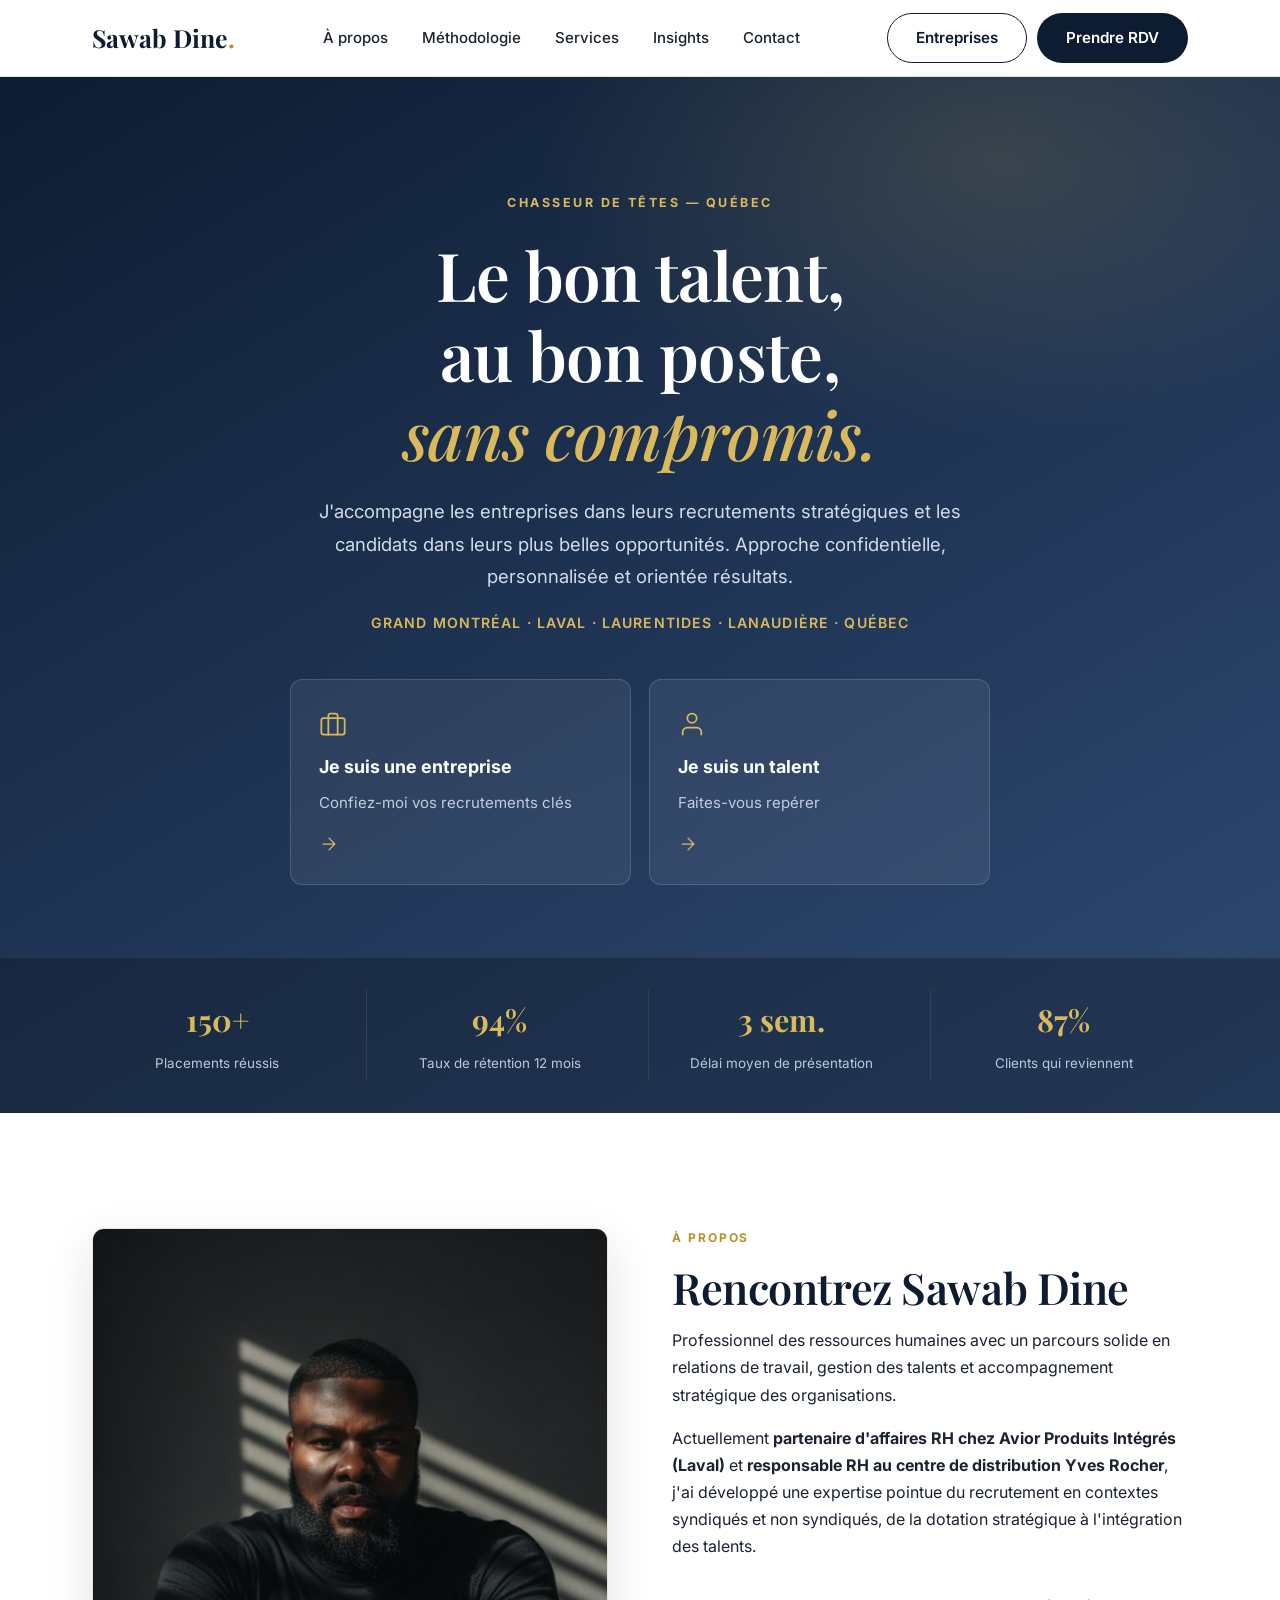
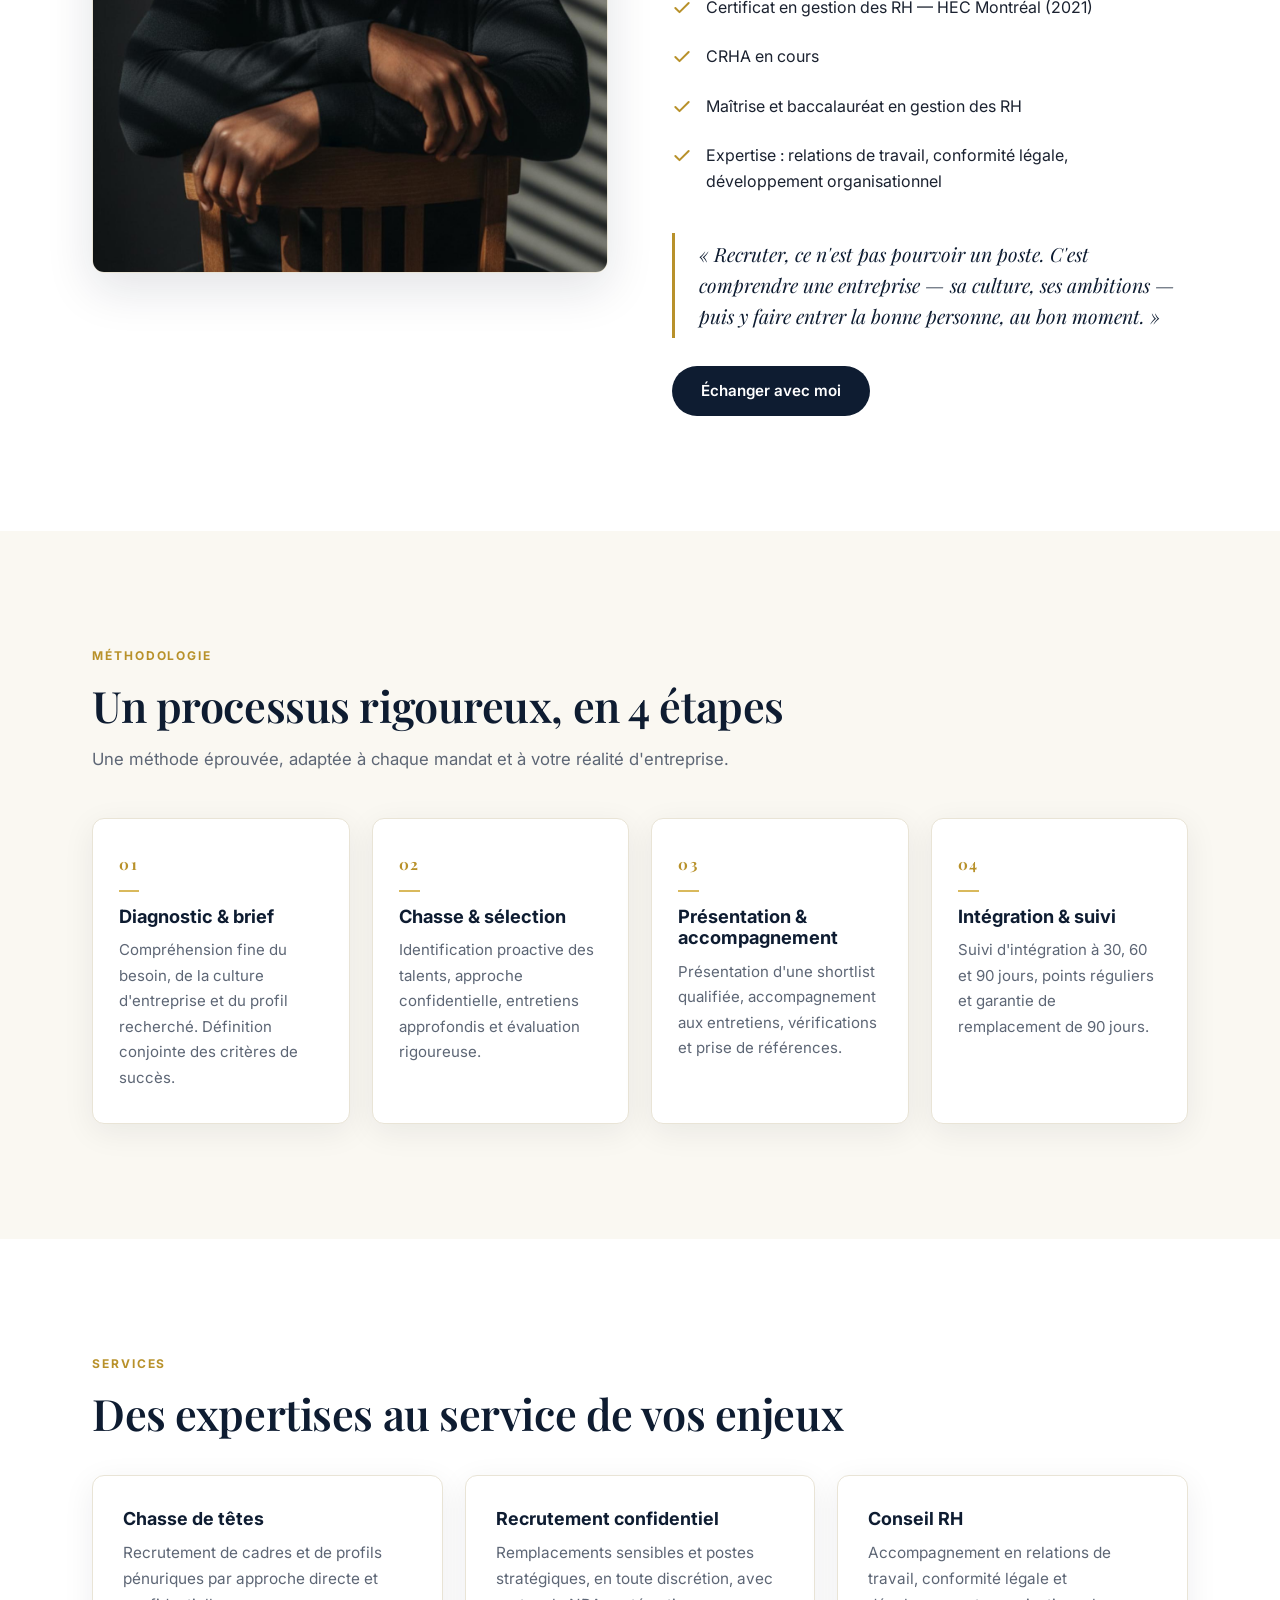
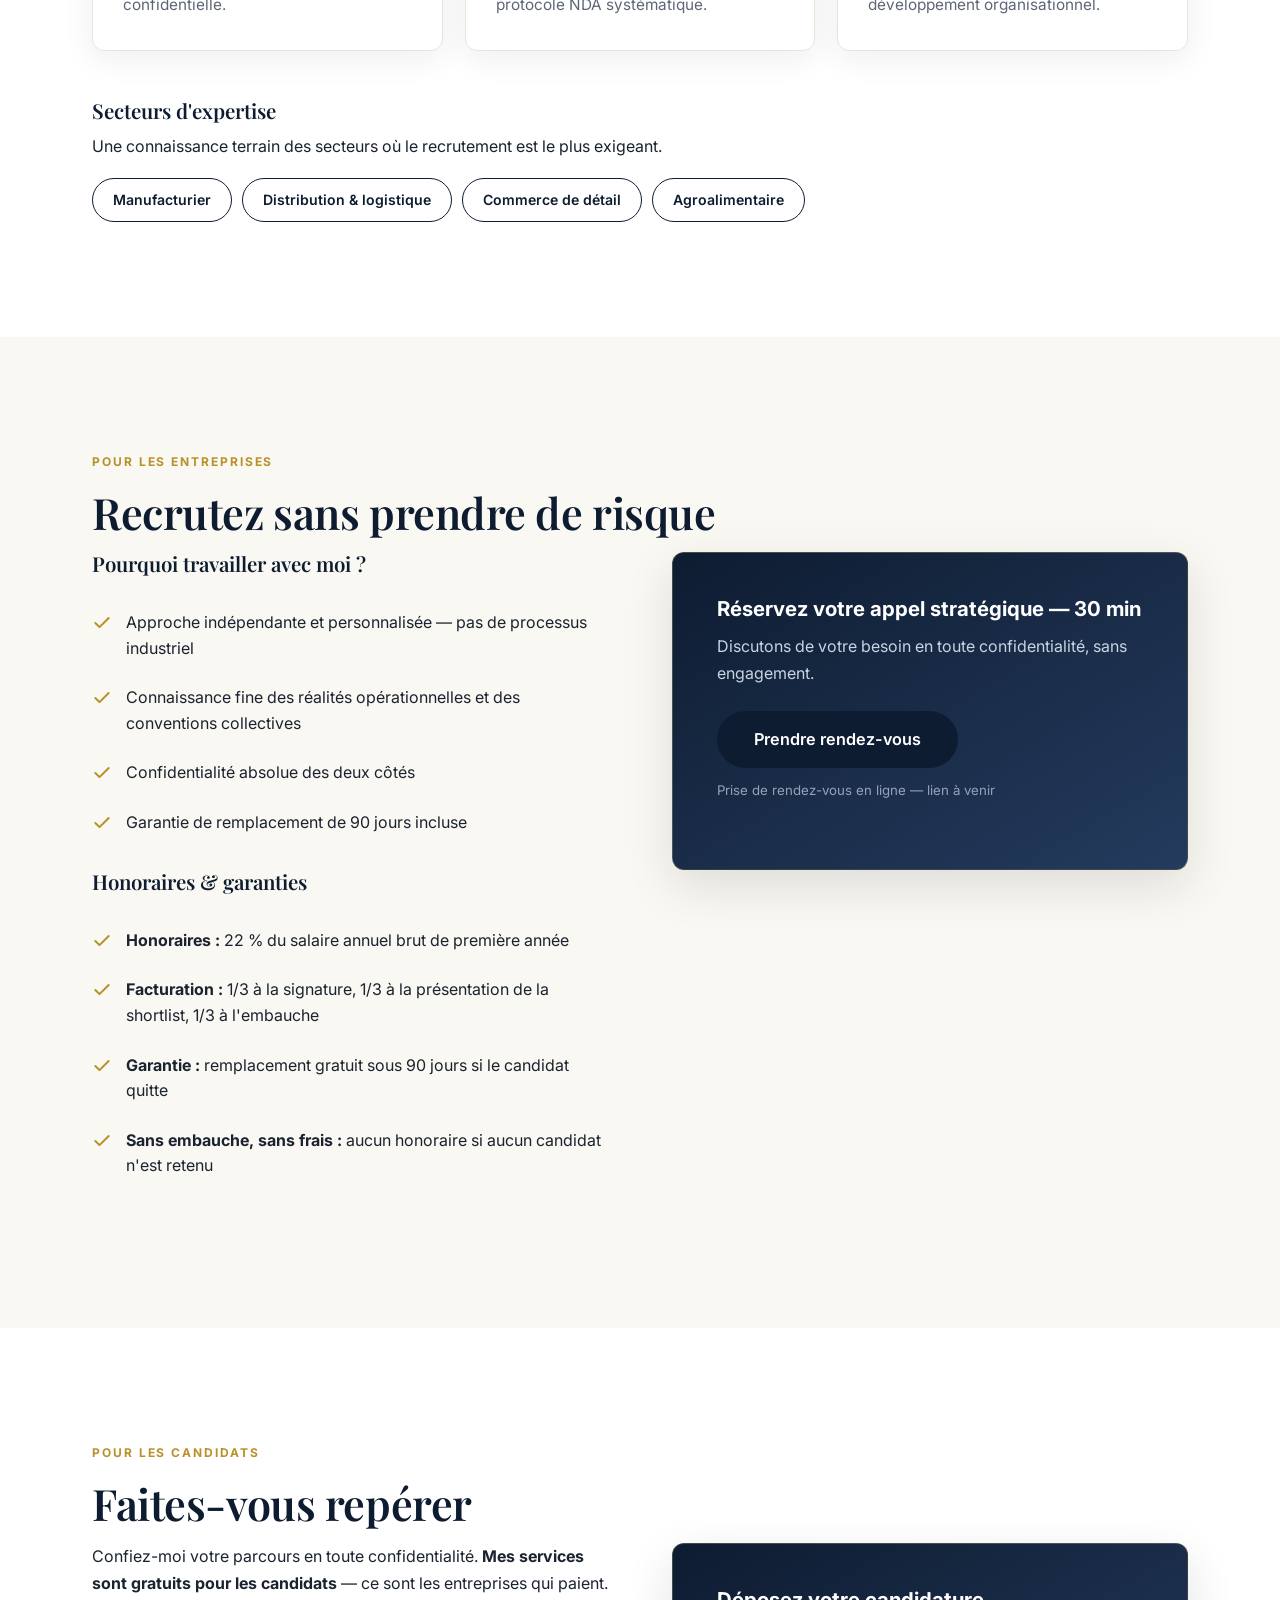
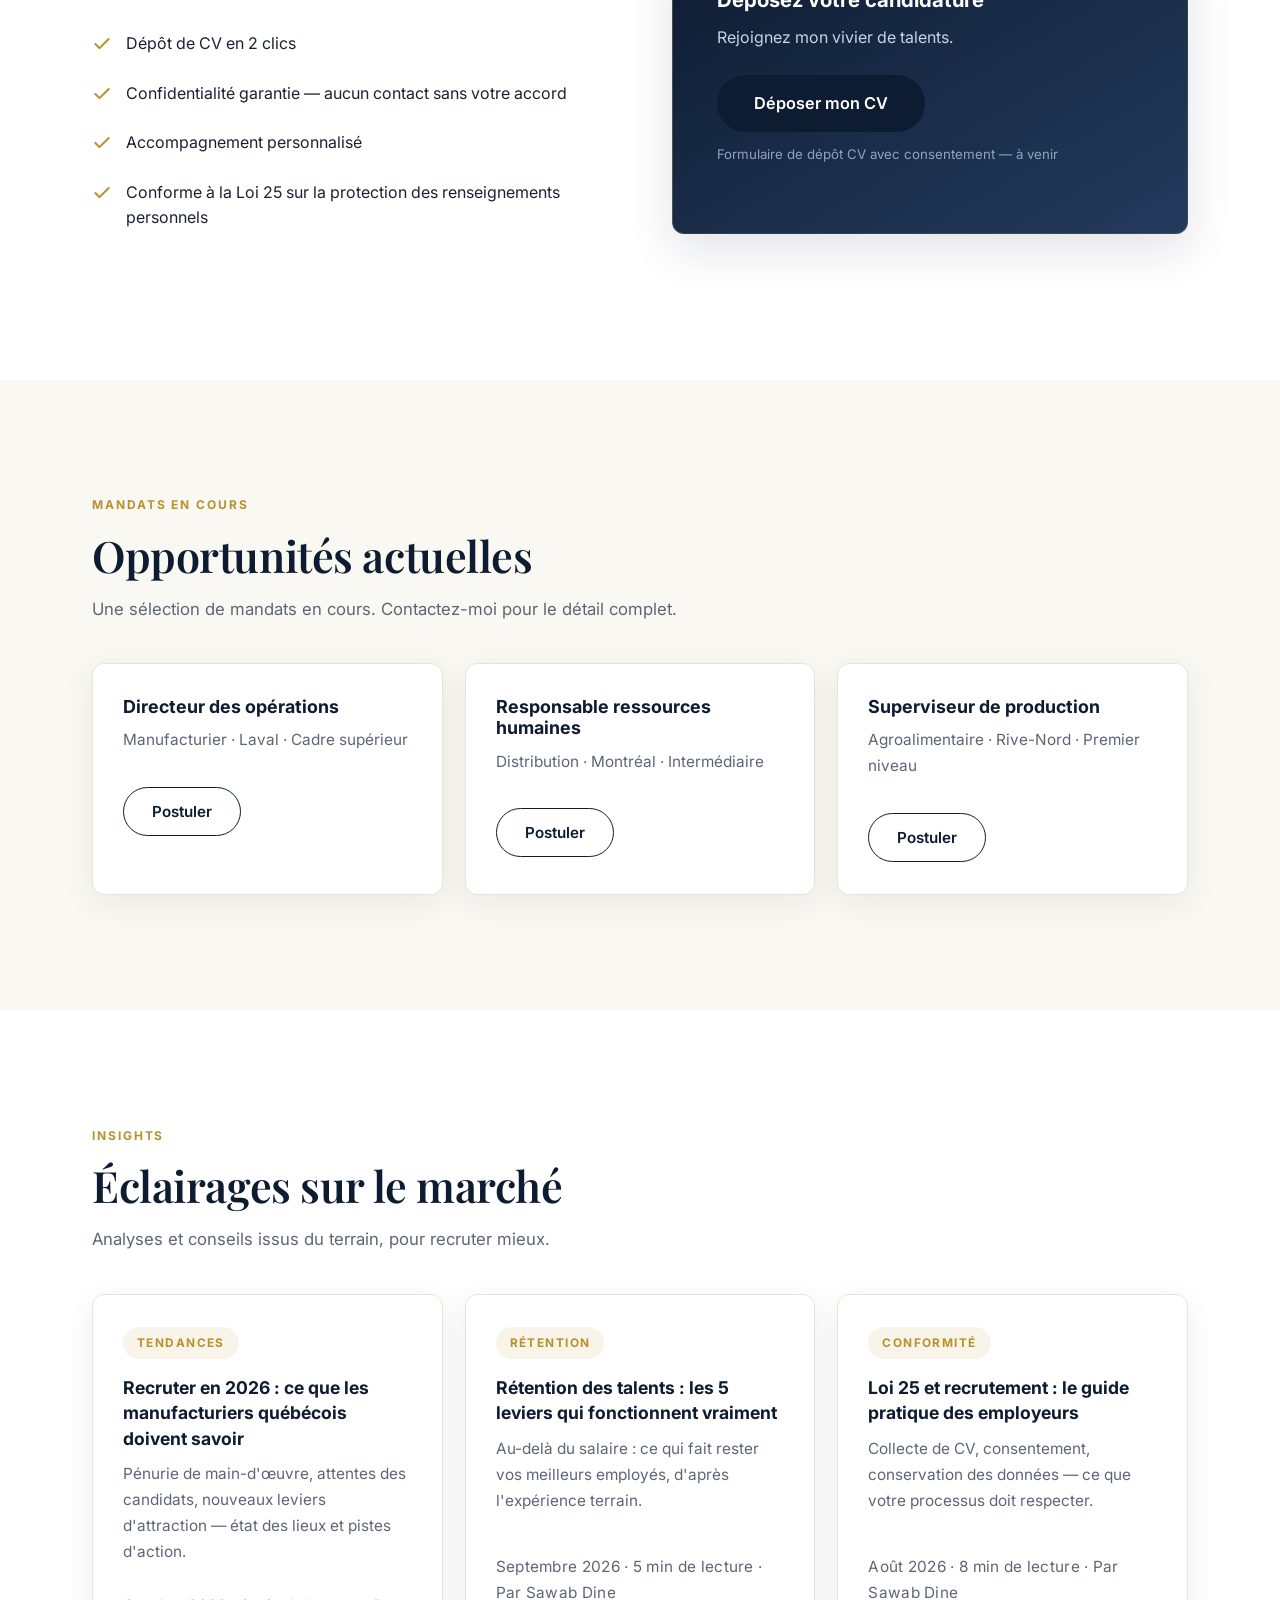
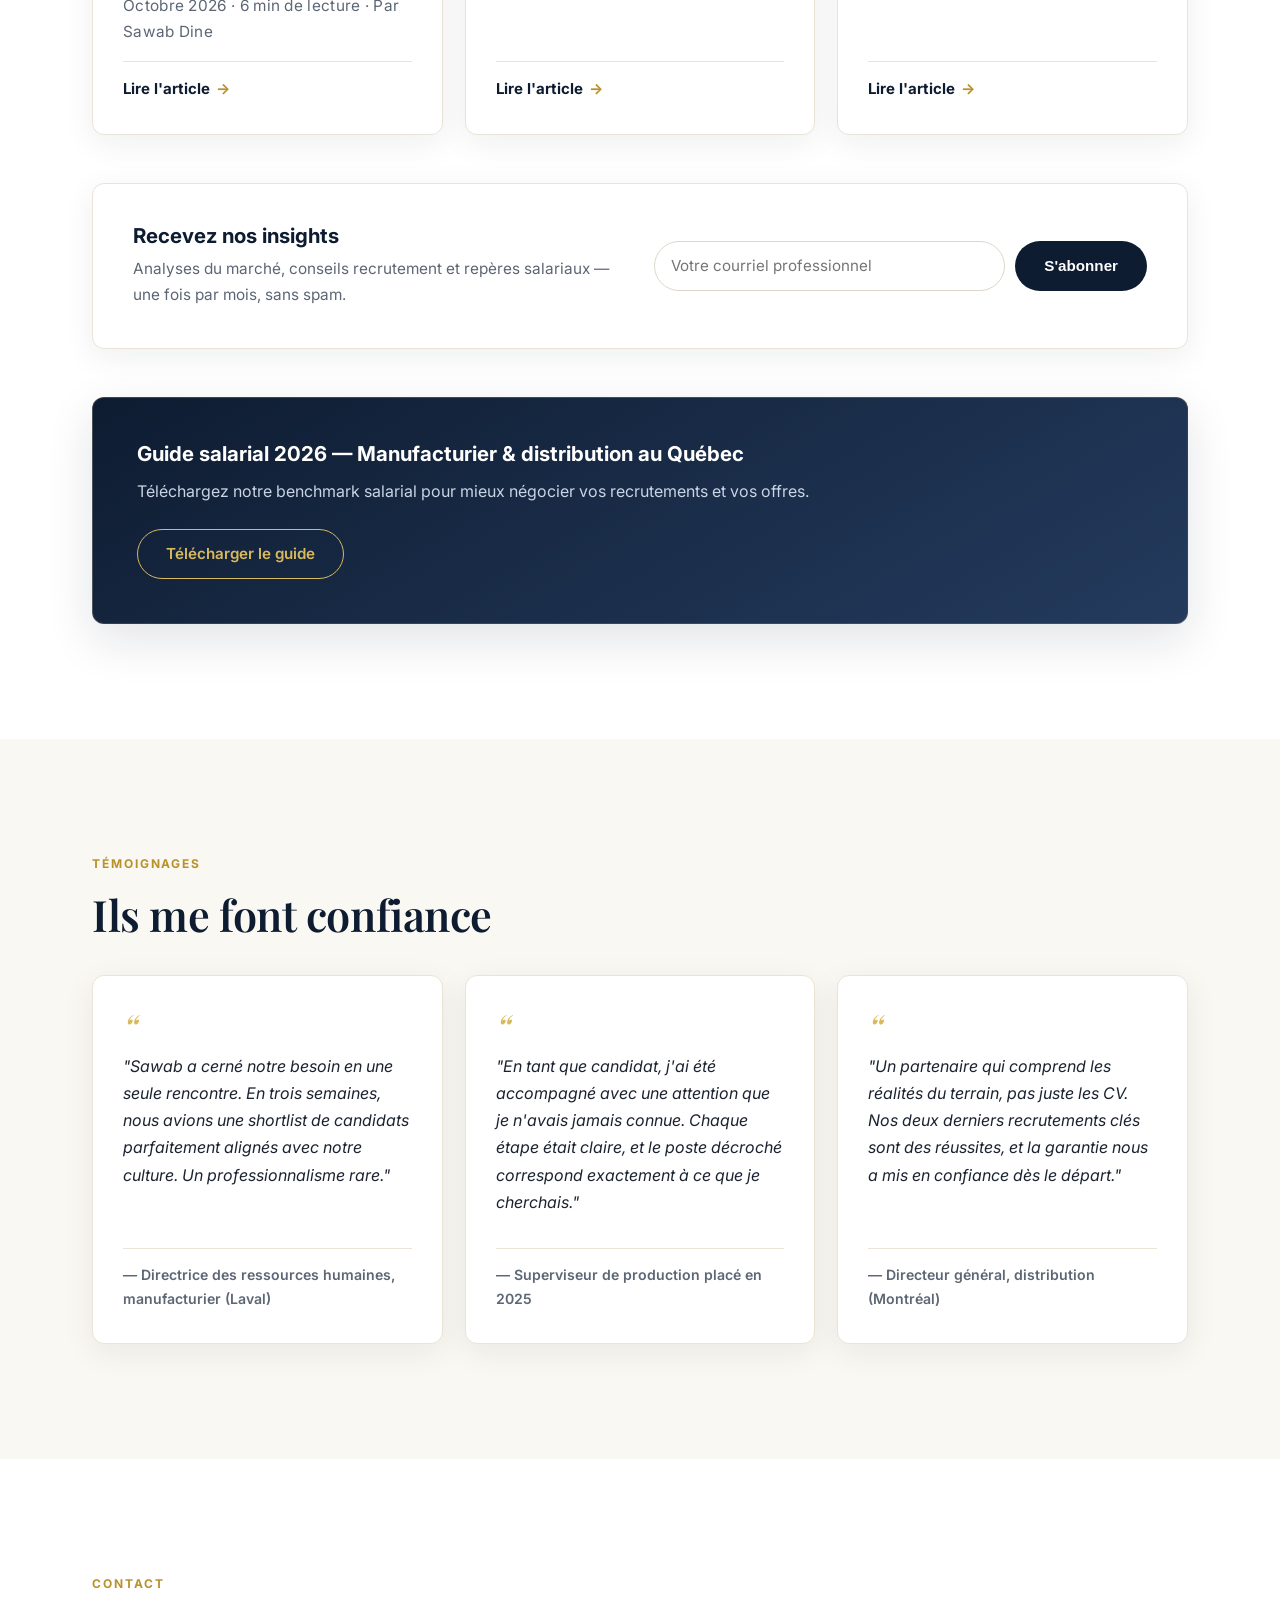
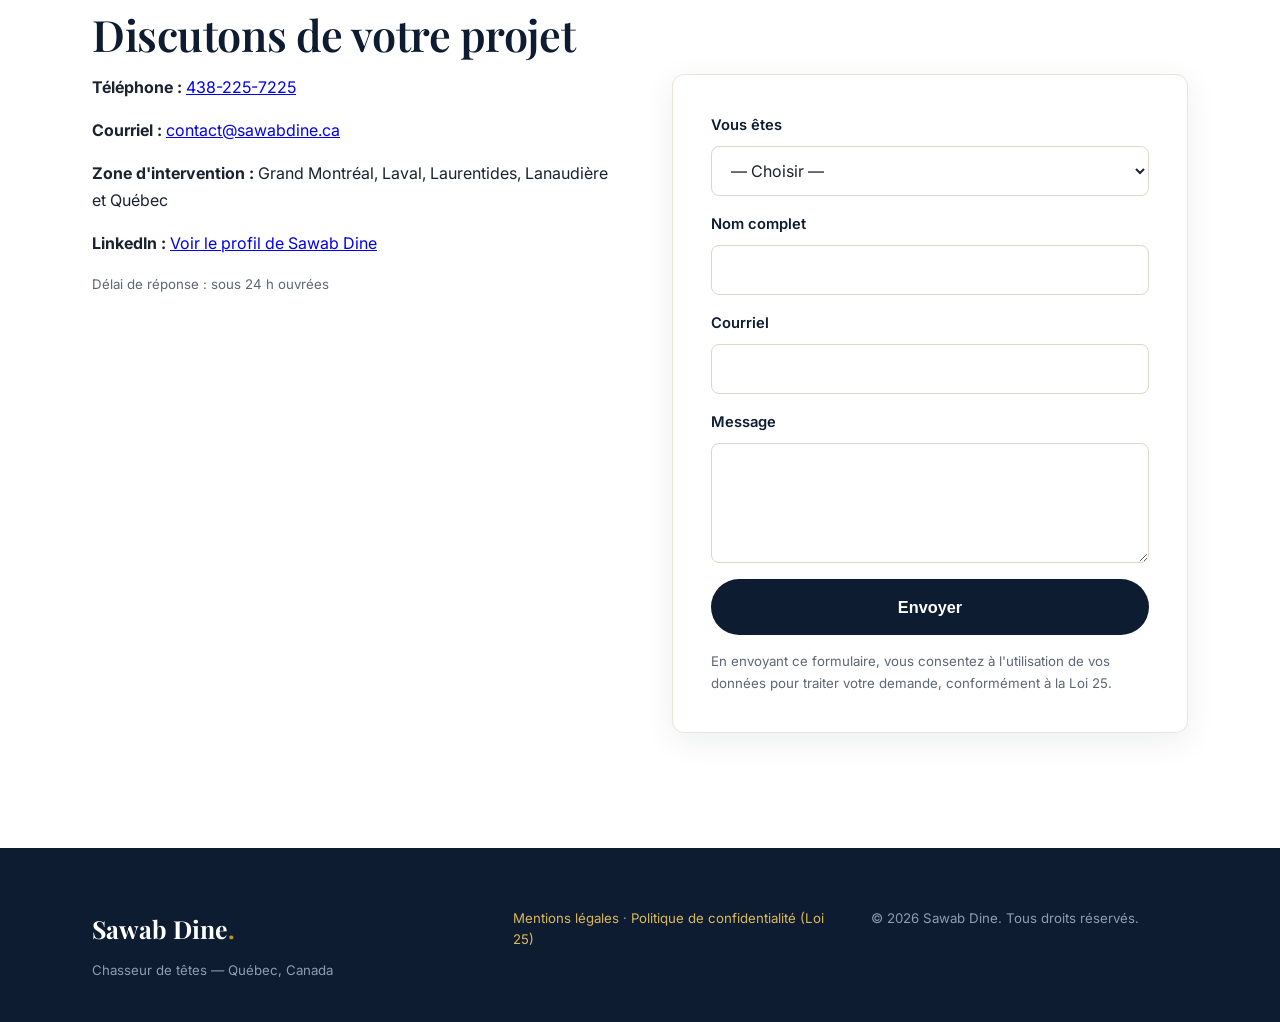
==== index.html @ b36d8089 "Ajustements premium : zones hero, meta articles, newsletter" ====
<!DOCTYPE html>
<html lang="fr">
<head>
    <meta charset="UTF-8">
    <meta name="viewport" content="width=device-width, initial-scale=1.0">
    <title>Sawab Dine — Chasseur de têtes | Recrutement de talents au Québec</title>
    <meta name="description" content="Sawab Dine, chasseur de têtes au Québec. Recrutement de cadres et talents pour entreprises. Approche personnalisée, confidentielle et orientée résultats.">
    <link rel="stylesheet" href="styles.css">
    <link rel="preconnect" href="https://fonts.googleapis.com">
    <link rel="preconnect" href="https://fonts.gstatic.com" crossorigin>
    <link href="https://fonts.googleapis.com/css2?family=Playfair+Display:wght@600;700&family=Inter:wght@400;500;600;700&display=swap" rel="stylesheet">
</head>
<body>
    <!-- Header -->
    <header class="header" id="header">
        <nav class="nav container">
            <a href="#accueil" class="logo">Sawab Dine<span class="logo-accent">.</span></a>
            <ul class="nav-links">
                <li><a href="#apropos">À propos</a></li>
                <li><a href="#methodologie">Méthodologie</a></li>
                <li><a href="#services">Services</a></li>
                <li><a href="#insights">Insights</a></li>
                <li><a href="#contact">Contact</a></li>
            </ul>
            <div class="nav-cta">
                <a href="#entreprises" class="btn btn-outline">Entreprises</a>
                <a href="#contact" class="btn btn-primary">Prendre RDV</a>
            </div>
            <button class="nav-toggle" aria-label="Menu"><svg width="24" height="24" viewBox="0 0 24 24" fill="none" stroke="currentColor" stroke-width="1.8" stroke-linecap="round"><path d="M4 7h16M4 12h16M4 17h16"/></svg></button>
        </nav>
    </header>

    <!-- Hero -->
    <section id="accueil" class="hero">
        <div class="container hero-content">
            <p class="hero-eyebrow">Chasseur de têtes — Québec</p>
            <h1>Le bon talent,<br>au bon poste,<br><em>sans compromis.</em></h1>
            <p class="hero-sub">J'accompagne les entreprises dans leurs recrutements stratégiques et les candidats dans leurs plus belles opportunités. Approche confidentielle, personnalisée et orientée résultats.</p>
            <p class="hero-zones">Grand Montréal · Laval · Laurentides · Lanaudière · Québec</p>
            <div class="hero-dual">
                <a href="#entreprises" class="dual-card">
                    <span class="dual-icon" aria-hidden="true"><svg width="28" height="28" viewBox="0 0 24 24" fill="none" stroke="currentColor" stroke-width="1.5" stroke-linecap="round" stroke-linejoin="round"><rect x="2" y="7" width="20" height="14" rx="2"/><path d="M16 21V5a2 2 0 0 0-2-2h-4a2 2 0 0 0-2 2v16"/></svg></span>
                    <span class="dual-title">Je suis une entreprise</span>
                    <span class="dual-desc">Confiez-moi vos recrutements clés</span>
                    <span class="dual-arrow" aria-hidden="true"><svg width="20" height="20" viewBox="0 0 24 24" fill="none" stroke="currentColor" stroke-width="1.5" stroke-linecap="round" stroke-linejoin="round"><path d="M5 12h14M12 5l7 7-7 7"/></svg></span>
                </a>
                <a href="#candidats" class="dual-card">
                    <span class="dual-icon" aria-hidden="true"><svg width="28" height="28" viewBox="0 0 24 24" fill="none" stroke="currentColor" stroke-width="1.5" stroke-linecap="round" stroke-linejoin="round"><path d="M20 21v-2a4 4 0 0 0-4-4H8a4 4 0 0 0-4 4v2"/><circle cx="12" cy="7" r="4"/></svg></span>
                    <span class="dual-title">Je suis un talent</span>
                    <span class="dual-desc">Faites-vous repérer</span>
                    <span class="dual-arrow" aria-hidden="true"><svg width="20" height="20" viewBox="0 0 24 24" fill="none" stroke="currentColor" stroke-width="1.5" stroke-linecap="round" stroke-linejoin="round"><path d="M5 12h14M12 5l7 7-7 7"/></svg></span>
                </a>
            </div>
        </div>
        <div class="hero-stats">
            <div class="container stats-grid">
                <div class="stat"><span class="stat-number" data-target="150">150+</span><span class="stat-label">Placements réussis</span></div>
                <div class="stat"><span class="stat-number">94%</span><span class="stat-label">Taux de rétention 12 mois</span></div>
                <div class="stat"><span class="stat-number">3 sem.</span><span class="stat-label">Délai moyen de présentation</span></div>
                <div class="stat"><span class="stat-number">87%</span><span class="stat-label">Clients qui reviennent</span></div>
            </div>
        </div>
    </section>

    <!-- À propos -->
    <section id="apropos" class="section">
        <div class="container two-col">
            <div class="about-img">
                <img src="IMG-20260905-WA0000.jpg" alt="Sawab Dine — Chasseur de têtes" class="about-photo">
            </div>
            <div>
                <p class="eyebrow">À propos</p>
                <h2>Rencontrez Sawab Dine</h2>
                <p>Professionnel des ressources humaines avec un parcours solide en relations de travail, gestion des talents et accompagnement stratégique des organisations.</p>
                <p>Actuellement <strong>partenaire d'affaires RH chez Avior Produits Intégrés (Laval)</strong> et <strong>responsable RH au centre de distribution Yves Rocher</strong>, j'ai développé une expertise pointue du recrutement en contextes syndiqués et non syndiqués, de la dotation stratégique à l'intégration des talents.</p>
                <ul class="checklist">
                    <li>Certificat en gestion des RH — HEC Montréal (2021)</li>
                    <li>CRHA en cours</li>
                    <li>Maîtrise et baccalauréat en gestion des RH</li>
                    <li>Expertise : relations de travail, conformité légale, développement organisationnel</li>
                </ul>
                <blockquote class="about-quote">
                    <p>« Recruter, ce n'est pas pourvoir un poste. C'est comprendre une entreprise — sa culture, ses ambitions — puis y faire entrer la bonne personne, au bon moment. »</p>
                </blockquote>
                <a href="#contact" class="btn btn-primary">Échanger avec moi</a>
            </div>
        </div>
    </section>

    <!-- Méthodologie -->
    <section id="methodologie" class="section section-alt">
        <div class="container">
            <p class="eyebrow">Méthodologie</p>
            <h2>Un processus rigoureux, en 4 étapes</h2>
            <p class="section-sub">Une méthode éprouvée, adaptée à chaque mandat et à votre réalité d'entreprise.</p>
            <div class="steps">
                <div class="step">
                    <span class="step-num">01</span>
                    <h3>Diagnostic & brief</h3>
                    <p>Compréhension fine du besoin, de la culture d'entreprise et du profil recherché. Définition conjointe des critères de succès.</p>
                </div>
                <div class="step">
                    <span class="step-num">02</span>
                    <h3>Chasse & sélection</h3>
                    <p>Identification proactive des talents, approche confidentielle, entretiens approfondis et évaluation rigoureuse.</p>
                </div>
                <div class="step">
                    <span class="step-num">03</span>
                    <h3>Présentation & accompagnement</h3>
                    <p>Présentation d'une shortlist qualifiée, accompagnement aux entretiens, vérifications et prise de références.</p>
                </div>
                <div class="step">
                    <span class="step-num">04</span>
                    <h3>Intégration & suivi</h3>
                    <p>Suivi d'intégration à 30, 60 et 90 jours, points réguliers et garantie de remplacement de 90 jours.</p>
                </div>
            </div>
        </div>
    </section>

    <!-- Services -->
    <section id="services" class="section">
        <div class="container">
            <p class="eyebrow">Services</p>
            <h2>Des expertises au service de vos enjeux</h2>
            <div class="cards-3">
                <div class="card">
                    <h3>Chasse de têtes</h3>
                    <p>Recrutement de cadres et de profils pénuriques par approche directe et confidentielle.</p>
                </div>
                <div class="card">
                    <h3>Recrutement confidentiel</h3>
                    <p>Remplacements sensibles et postes stratégiques, en toute discrétion, avec protocole NDA systématique.</p>
                </div>
                <div class="card">
                    <h3>Conseil RH</h3>
                    <p>Accompagnement en relations de travail, conformité légale et développement organisationnel.</p>
                </div>
            </div>
            <h3 class="mt">Secteurs d'expertise</h3>
            <p>Une connaissance terrain des secteurs où le recrutement est le plus exigeant.</p>
            <div class="tags">
                <span class="tag">Manufacturier</span>
                <span class="tag">Distribution & logistique</span>
                <span class="tag">Commerce de détail</span>
                <span class="tag">Agroalimentaire</span>
            </div>
        </div>
    </section>

    <!-- Entreprises -->
    <section id="entreprises" class="section section-alt">
        <div class="container">
            <p class="eyebrow">Pour les entreprises</p>
            <h2>Recrutez sans prendre de risque</h2>
            <div class="two-col">
                <div>
                    <h3>Pourquoi travailler avec moi ?</h3>
                    <ul class="checklist">
                        <li>Approche indépendante et personnalisée — pas de processus industriel</li>
                        <li>Connaissance fine des réalités opérationnelles et des conventions collectives</li>
                        <li>Confidentialité absolue des deux côtés</li>
                        <li>Garantie de remplacement de 90 jours incluse</li>
                    </ul>
                    <h3>Honoraires & garanties</h3>
                    <ul class="checklist">
                        <li><strong>Honoraires :</strong> 22 % du salaire annuel brut de première année</li>
                        <li><strong>Facturation :</strong> 1/3 à la signature, 1/3 à la présentation de la shortlist, 1/3 à l'embauche</li>
                        <li><strong>Garantie :</strong> remplacement gratuit sous 90 jours si le candidat quitte</li>
                        <li><strong>Sans embauche, sans frais :</strong> aucun honoraire si aucun candidat n'est retenu</li>
                    </ul>
                </div>
                <div class="cta-box">
                    <h3>Réservez votre appel stratégique — 30 min</h3>
                    <p>Discutons de votre besoin en toute confidentialité, sans engagement.</p>
                    <a href="#contact" class="btn btn-primary btn-large">Prendre rendez-vous</a>
                    <p class="small">Prise de rendez-vous en ligne — lien à venir</p>
                </div>
            </div>
        </div>
    </section>

    <!-- Candidats -->
    <section id="candidats" class="section">
        <div class="container">
            <p class="eyebrow">Pour les candidats</p>
            <h2>Faites-vous repérer</h2>
            <div class="two-col">
                <div>
                    <p>Confiez-moi votre parcours en toute confidentialité. <strong>Mes services sont gratuits pour les candidats</strong> — ce sont les entreprises qui paient.</p>
                    <ul class="checklist">
                        <li>Dépôt de CV en 2 clics</li>
                        <li>Confidentialité garantie — aucun contact sans votre accord</li>
                        <li>Accompagnement personnalisé</li>
                        <li>Conforme à la Loi 25 sur la protection des renseignements personnels</li>
                    </ul>
                </div>
                <div class="cta-box">
                    <h3>Déposez votre candidature</h3>
                    <p>Rejoignez mon vivier de talents.</p>
                    <a href="#contact" class="btn btn-primary btn-large">Déposer mon CV</a>
                    <p class="small">Formulaire de dépôt CV avec consentement — à venir</p>
                </div>
            </div>
        </div>
    </section>

    <!-- Mandats -->
    <section id="mandats" class="section section-alt">
        <div class="container">
            <p class="eyebrow">Mandats en cours</p>
            <h2>Opportunités actuelles</h2>
            <p class="section-sub">Une sélection de mandats en cours. Contactez-moi pour le détail complet.</p>
            <div class="cards-3">
                <div class="card"><h3>Directeur des opérations</h3><p>Manufacturier · Laval · Cadre supérieur</p><a href="#contact" class="btn btn-outline">Postuler</a></div>
                <div class="card"><h3>Responsable ressources humaines</h3><p>Distribution · Montréal · Intermédiaire</p><a href="#contact" class="btn btn-outline">Postuler</a></div>
                <div class="card"><h3>Superviseur de production</h3><p>Agroalimentaire · Rive-Nord · Premier niveau</p><a href="#contact" class="btn btn-outline">Postuler</a></div>
            </div>
        </div>
    </section>

    <!-- Insights -->
    <section id="insights" class="section">
        <div class="container">
            <p class="eyebrow">Insights</p>
            <h2>Éclairages sur le marché</h2>
            <p class="section-sub">Analyses et conseils issus du terrain, pour recruter mieux.</p>
            <div class="cards-3">
                <article class="card article-card">
                    <span class="article-tag">Tendances</span>
                    <h3>Recruter en 2026 : ce que les manufacturiers québécois doivent savoir</h3>
                    <p>Pénurie de main-d'œuvre, attentes des candidats, nouveaux leviers d'attraction — état des lieux et pistes d'action.</p>
                    <p class="article-meta">Octobre 2026 · 6 min de lecture · Par Sawab Dine</p>
                    <a href="#contact" class="article-link">Lire l'article <span aria-hidden="true">→</span></a>
                </article>
                <article class="card article-card">
                    <span class="article-tag">Rétention</span>
                    <h3>Rétention des talents : les 5 leviers qui fonctionnent vraiment</h3>
                    <p>Au-delà du salaire : ce qui fait rester vos meilleurs employés, d'après l'expérience terrain.</p>
                    <p class="article-meta">Septembre 2026 · 5 min de lecture · Par Sawab Dine</p>
                    <a href="#contact" class="article-link">Lire l'article <span aria-hidden="true">→</span></a>
                </article>
                <article class="card article-card">
                    <span class="article-tag">Conformité</span>
                    <h3>Loi 25 et recrutement : le guide pratique des employeurs</h3>
                    <p>Collecte de CV, consentement, conservation des données — ce que votre processus doit respecter.</p>
                    <p class="article-meta">Août 2026 · 8 min de lecture · Par Sawab Dine</p>
                    <a href="#contact" class="article-link">Lire l'article <span aria-hidden="true">→</span></a>
                </article>
            </div>
            <div class="newsletter-box mt">
                <div>
                    <h3>Recevez nos insights</h3>
                    <p>Analyses du marché, conseils recrutement et repères salariaux — une fois par mois, sans spam.</p>
                </div>
                <form class="newsletter-form" id="newsletterForm">
                    <input type="email" name="email" placeholder="Votre courriel professionnel" required aria-label="Votre courriel professionnel">
                    <button type="submit" class="btn btn-primary">S'abonner</button>
                </form>
            </div>
            <div class="cta-box mt">
                <h3>Guide salarial 2026 — Manufacturier & distribution au Québec</h3>
                <p>Téléchargez notre benchmark salarial pour mieux négocier vos recrutements et vos offres.</p>
                <a href="#contact" class="btn btn-outline">Télécharger le guide</a>
            </div>
        </div>
    </section>

    <!-- Témoignages -->
    <section id="temoignages" class="section section-alt">
        <div class="container">
            <p class="eyebrow">Témoignages</p>
            <h2>Ils me font confiance</h2>
            <div class="cards-3">
                <div class="card quote"><p>"Sawab a cerné notre besoin en une seule rencontre. En trois semaines, nous avions une shortlist de candidats parfaitement alignés avec notre culture. Un professionnalisme rare."</p><cite>— Directrice des ressources humaines, manufacturier (Laval)</cite></div>
                <div class="card quote"><p>"En tant que candidat, j'ai été accompagné avec une attention que je n'avais jamais connue. Chaque étape était claire, et le poste décroché correspond exactement à ce que je cherchais."</p><cite>— Superviseur de production placé en 2025</cite></div>
                <div class="card quote"><p>"Un partenaire qui comprend les réalités du terrain, pas juste les CV. Nos deux derniers recrutements clés sont des réussites, et la garantie nous a mis en confiance dès le départ."</p><cite>— Directeur général, distribution (Montréal)</cite></div>
            </div>
        </div>
    </section>

    <!-- Contact -->
    <section id="contact" class="section">
        <div class="container">
            <p class="eyebrow">Contact</p>
            <h2>Discutons de votre projet</h2>
            <div class="two-col">
                <div>
                    <p><strong>Téléphone :</strong> <a href="tel:+14382257225">438-225-7225</a></p>
                    <p><strong>Courriel :</strong> <a href="mailto:contact@sawabdine.ca">contact@sawabdine.ca</a></p>
                    <p><strong>Zone d'intervention :</strong> Grand Montréal, Laval, Laurentides, Lanaudière et Québec</p>
                    <p><strong>LinkedIn :</strong> <a href="https://www.linkedin.com/in/dine-adjibi-m-sc-a28296140" target="_blank" rel="noopener">Voir le profil de Sawab Dine</a></p>
                    <p class="small">Délai de réponse : sous 24 h ouvrées</p>
                </div>
                <form class="contact-form" id="contactForm">
                    <label>Vous êtes
                        <select name="profil" required>
                            <option value="">— Choisir —</option>
                            <option value="entreprise">Une entreprise</option>
                            <option value="candidat">Un candidat</option>
                        </select>
                    </label>
                    <label>Nom complet<input type="text" name="nom" required></label>
                    <label>Courriel<input type="email" name="courriel" required></label>
                    <label>Message<textarea name="message" rows="4" required></textarea></label>
                    <button type="submit" class="btn btn-primary btn-large">Envoyer</button>
                    <p class="small">En envoyant ce formulaire, vous consentez à l'utilisation de vos données pour traiter votre demande, conformément à la Loi 25.</p>
                </form>
            </div>
        </div>
    </section>

    <!-- Footer -->
    <footer class="footer">
        <div class="container footer-grid">
            <div>
                <p class="logo">Sawab Dine<span class="logo-accent">.</span></p>
                <p class="small">Chasseur de têtes — Québec, Canada</p>
            </div>
            <div>
                <p class="small"><a href="#">Mentions légales</a> · <a href="#">Politique de confidentialité (Loi 25)</a></p>
            </div>
            <div>
                <p class="small">© 2026 Sawab Dine. Tous droits réservés.</p>
            </div>
        </div>
    </footer>

    <script src="script.js"></script>
</body>
</html>
---- styles.css ----
/* Sawab Dine — Chasseur de têtes | Design premium épuré */
:root {
    --navy: #0e1c31;
    --navy-light: #1a2f4d;
    --navy-soft: #243b5e;
    --gold: #b8912a;
    --gold-light: #d9b95c;
    --cream: #faf8f2;
    --white: #ffffff;
    --ink: #1b2230;
    --muted: #5d6675;
    --hairline: #e9e4d6;
    --radius: 12px;
    --radius-sm: 8px;
    --shadow-soft: 0 8px 32px rgba(14, 28, 49, 0.07);
    --shadow-lift: 0 16px 48px rgba(14, 28, 49, 0.12);
    --font-display: 'Playfair Display', Georgia, 'Times New Roman', serif;
    --font-body: 'Inter', -apple-system, BlinkMacSystemFont, 'Segoe UI', sans-serif;
    --space-section: clamp(72px, 9vw, 120px);
}

*, *::before, *::after { margin: 0; padding: 0; box-sizing: border-box; }

html { scroll-behavior: smooth; }

@media (prefers-reduced-motion: reduce) {
    html { scroll-behavior: auto; }
    *, *::before, *::after { transition: none !important; animation: none !important; }
}

body {
    font-family: var(--font-body);
    color: var(--ink);
    background: var(--white);
    line-height: 1.7;
    -webkit-font-smoothing: antialiased;
    text-rendering: optimizeLegibility;
    overflow-x: hidden;
}

img { max-width: 100%; display: block; }

.container { max-width: 1160px; margin: 0 auto; padding: 0 clamp(20px, 4vw, 32px); }

/* ---------- Typographie ---------- */
h1, h2, h3 { font-family: var(--font-display); color: var(--navy); line-height: 1.18; font-weight: 600; }
h1 { font-size: clamp(2.5rem, 5.5vw, 4.2rem); letter-spacing: -0.01em; }
h2 { font-size: clamp(1.9rem, 3.6vw, 2.7rem); margin-bottom: 14px; letter-spacing: -0.01em; }
h3 { font-size: 1.28rem; margin-bottom: 10px; }

p { margin-bottom: 1em; }
p:last-child { margin-bottom: 0; }

.eyebrow {
    text-transform: uppercase;
    letter-spacing: 0.16em;
    font-size: 0.75rem;
    font-weight: 700;
    color: var(--gold);
    margin-bottom: 14px;
}

.section { padding: var(--space-section) 0; }
.section-alt { background: var(--cream); }
.section-sub { color: var(--muted); margin-bottom: 40px; font-size: 1.05rem; max-width: 640px; }
.mt { margin-top: 48px; }

/* ---------- Header ---------- */
.header {
    position: sticky; top: 0; z-index: 100;
    background: rgba(255,255,255,0.94);
    backdrop-filter: blur(12px);
    -webkit-backdrop-filter: blur(12px);
    border-bottom: 1px solid var(--hairline);
}
.nav { display: flex; align-items: center; justify-content: space-between; height: 76px; gap: 16px; }
.logo { font-family: var(--font-display); font-size: 1.55rem; font-weight: 700; color: var(--navy); text-decoration: none; white-space: nowrap; }
.logo-accent { color: var(--gold); }
.nav-links { display: flex; gap: clamp(16px, 2.4vw, 30px); list-style: none; }
.nav-links a {
    text-decoration: none; color: var(--ink); font-weight: 500; font-size: 0.94rem;
    padding: 8px 2px; position: relative;
}
.nav-links a::after {
    content: ""; position: absolute; left: 0; bottom: 2px; height: 2px; width: 0;
    background: var(--gold); transition: width 0.25s ease;
}
.nav-links a:hover { color: var(--navy); }
.nav-links a:hover::after { width: 100%; }
.nav-cta { display: flex; gap: 10px; align-items: center; }
.nav-toggle {
    display: none; background: none; border: 1px solid var(--hairline); border-radius: var(--radius-sm);
    width: 44px; height: 44px; cursor: pointer; color: var(--navy);
    align-items: center; justify-content: center;
}

/* ---------- Boutons ---------- */
.btn {
    display: inline-flex; align-items: center; justify-content: center; gap: 8px;
    padding: 13px 28px; border-radius: 999px;
    font-weight: 600; font-size: 0.95rem; text-decoration: none; line-height: 1.4;
    transition: background 0.2s ease, color 0.2s ease, transform 0.2s ease, box-shadow 0.2s ease, border-color 0.2s ease;
    border: 1.5px solid transparent; cursor: pointer;
    min-height: 48px;
}
.btn:focus-visible { outline: 3px solid var(--gold-light); outline-offset: 2px; }
.btn-primary { background: var(--navy); color: var(--white); }
.btn-primary:hover { background: var(--navy-light); transform: translateY(-2px); box-shadow: var(--shadow-lift); }
.btn-outline { border-color: var(--navy); color: var(--navy); background: transparent; }
.btn-outline:hover { background: var(--navy); color: var(--white); transform: translateY(-2px); }
.btn-large { padding: 16px 36px; font-size: 1.02rem; }

/* ---------- Hero ---------- */
.hero {
    background: linear-gradient(150deg, var(--navy) 0%, var(--navy-soft) 65%, #2e4a73 100%);
    color: var(--white);
    padding: clamp(72px, 9vw, 120px) 0 0;
    position: relative; overflow: hidden;
}
.hero::after {
    content: ""; position: absolute; inset: 0;
    background: radial-gradient(ellipse 60% 45% at 78% 8%, rgba(217,185,92,0.16), transparent 60%);
    pointer-events: none;
}
.hero-content { position: relative; z-index: 1; text-align: center; max-width: 840px; }
.hero h1 { color: var(--white); margin-bottom: 8px; }
.hero h1 em { font-style: italic; color: var(--gold-light); font-weight: 500; }
.hero-eyebrow {
    text-transform: uppercase; letter-spacing: 0.2em; font-size: 0.78rem;
    color: var(--gold-light); font-weight: 700; margin-bottom: 22px;
}
.hero-sub { color: #d3dcea; font-size: clamp(1.02rem, 1.6vw, 1.16rem); max-width: 660px; margin: 22px auto 18px; line-height: 1.75; }
.hero-zones {
    color: var(--gold-light); font-size: 0.88rem; font-weight: 600;
    letter-spacing: 0.08em; text-transform: uppercase;
    margin: 0 auto 44px;
}

.hero-dual { display: grid; grid-template-columns: 1fr 1fr; gap: 18px; max-width: 700px; margin: 0 auto clamp(48px, 6vw, 72px); }
.dual-card {
    background: rgba(255,255,255,0.07);
    border: 1px solid rgba(255,255,255,0.15);
    border-radius: var(--radius);
    padding: 30px 28px;
    text-decoration: none; color: var(--white);
    display: flex; flex-direction: column; align-items: flex-start; gap: 8px; text-align: left;
    transition: background 0.25s ease, transform 0.25s ease, border-color 0.25s ease;
}
.dual-card:hover { background: rgba(255,255,255,0.12); transform: translateY(-4px); border-color: rgba(217,185,92,0.45); }
.dual-card:focus-visible { outline: 3px solid var(--gold-light); outline-offset: 3px; }
.dual-icon { color: var(--gold-light); margin-bottom: 6px; display: inline-flex; }
.dual-icon svg { display: block; }
.dual-title { font-weight: 700; font-size: 1.12rem; font-family: var(--font-body); }
.dual-desc { color: #c2cddd; font-size: 0.94rem; }
.dual-arrow { margin-top: 10px; color: var(--gold-light); display: inline-flex; transition: transform 0.25s ease; }
.dual-card:hover .dual-arrow { transform: translateX(5px); }

.hero-stats { background: rgba(0,0,0,0.25); position: relative; z-index: 1; border-top: 1px solid rgba(255,255,255,0.08); }
.stats-grid { display: grid; grid-template-columns: repeat(4, 1fr); gap: 16px; padding: 32px 24px; }
.stat { text-align: center; padding: 4px 8px; }
.stat + .stat { border-left: 1px solid rgba(255,255,255,0.09); }
.stat-number { display: block; font-family: var(--font-display); font-size: clamp(1.5rem, 2.4vw, 1.9rem); color: var(--gold-light); font-weight: 700; margin-bottom: 4px; }
.stat-label { font-size: 0.84rem; color: #bcc8da; line-height: 1.45; }

/* ---------- Mise en page ---------- */
.two-col { display: grid; grid-template-columns: 1fr 1fr; gap: clamp(40px, 5vw, 72px); align-items: start; }
.cards-3 { display: grid; grid-template-columns: repeat(3, 1fr); gap: 22px; margin-top: 36px; }
.card {
    background: var(--white); border: 1px solid var(--hairline); border-radius: var(--radius);
    padding: 32px 30px; box-shadow: var(--shadow-soft);
    transition: transform 0.25s ease, box-shadow 0.25s ease;
}
.card:hover { transform: translateY(-4px); box-shadow: var(--shadow-lift); }
.card h3 { font-family: var(--font-body); font-weight: 700; font-size: 1.12rem; }
.card p { color: var(--muted); font-size: 0.96rem; }
.card .btn { margin-top: 18px; }
.card.quote { display: flex; flex-direction: column; }
.card.quote p { font-style: italic; color: var(--ink); font-size: 1rem; line-height: 1.7; flex: 1; }
.card.quote p::before { content: "\201C"; font-family: var(--font-display); font-size: 2.4rem; color: var(--gold-light); display: block; line-height: 1; margin-bottom: 6px; }
.card cite { display: block; margin-top: 16px; padding-top: 14px; border-top: 1px solid var(--hairline); font-style: normal; font-weight: 600; color: var(--muted); font-size: 0.88rem; }

/* Checklist épurée */
.checklist { list-style: none; margin: 24px 0; display: flex; flex-direction: column; gap: 4px; }
.checklist li {
    padding: 10px 0 10px 34px; position: relative; line-height: 1.6;
}
.checklist li::before {
    content: ""; position: absolute; left: 0; top: 13px; width: 20px; height: 20px;
    background: url("data:image/svg+xml,%3Csvg xmlns='http://www.w3.org/2000/svg' viewBox='0 0 24 24' fill='none' stroke='%23b8912a' stroke-width='2.4' stroke-linecap='round' stroke-linejoin='round'%3E%3Cpath d='M20 6L9 17l-5-5'/%3E%3C/svg%3E") no-repeat center / contain;
}

/* Étapes méthodologie */
.steps { display: grid; grid-template-columns: repeat(4, 1fr); gap: 22px; margin-top: 44px; }
.step {
    background: var(--white); border: 1px solid var(--hairline); border-radius: var(--radius);
    padding: 32px 26px; box-shadow: var(--shadow-soft); position: relative;
    transition: transform 0.25s ease, box-shadow 0.25s ease;
}
.step:hover { transform: translateY(-4px); box-shadow: var(--shadow-lift); }
.step-num {
    font-family: var(--font-display); font-size: 0.95rem; font-weight: 700; letter-spacing: 0.12em;
    color: var(--gold); text-transform: uppercase;
    display: inline-block; padding-bottom: 12px; margin-bottom: 14px;
    border-bottom: 2px solid var(--gold-light);
}
.step h3 { margin: 0 0 10px; font-size: 1.14rem; font-family: var(--font-body); font-weight: 700; }
.step p { font-size: 0.94rem; color: var(--muted); }

/* Tags secteurs */
.tags { display: flex; flex-wrap: wrap; gap: 10px; margin-top: 18px; }
.tag {
    background: transparent; color: var(--navy);
    border: 1.5px solid var(--navy);
    padding: 9px 20px; border-radius: 999px; font-size: 0.88rem; font-weight: 600;
    transition: background 0.2s ease, color 0.2s ease;
}
.tag:hover { background: var(--navy); color: var(--white); }

/* Boîte CTA */
.cta-box {
    background: linear-gradient(150deg, var(--navy) 0%, var(--navy-soft) 100%);
    color: var(--white); border-radius: var(--radius);
    padding: clamp(30px, 4vw, 44px); box-shadow: var(--shadow-lift);
    border: 1px solid rgba(217,185,92,0.22);
}
.cta-box h3 { color: var(--white); font-family: var(--font-body); font-weight: 700; }
.cta-box p { color: #c9d4e4; margin: 12px 0 24px; }
.cta-box .btn-outline { border-color: var(--gold-light); color: var(--gold-light); }
.cta-box .btn-outline:hover { background: var(--gold-light); border-color: var(--gold-light); color: var(--navy); }

.about-photo {
    width: 100%;
    border-radius: var(--radius);
    box-shadow: var(--shadow-lift);
    object-fit: cover;
    aspect-ratio: 4 / 5;
    border: 1px solid var(--hairline);
}
.img-placeholder {
    background: var(--cream); border: 1.5px dashed #cfc9b8; border-radius: var(--radius);
    min-height: 420px; display: flex; align-items: center; justify-content: center;
    color: var(--muted); text-align: center; padding: 24px; font-size: 0.95rem;
}
.small { font-size: 0.83rem; color: var(--muted); line-height: 1.6; }
.cta-box .small { color: #93a3bb; }

/* Citation personnelle */
.about-quote {
    margin: 28px 0;
    padding: 6px 0 6px 24px;
    border-left: 3px solid var(--gold);
}
.about-quote p {
    font-family: var(--font-display);
    font-size: 1.22rem;
    font-style: italic;
    color: var(--navy);
    line-height: 1.6;
    margin: 0;
}

/* Cartes articles Insights */
.article-card { display: flex; flex-direction: column; }
.article-tag {
    display: inline-block; align-self: flex-start;
    font-size: 0.74rem; font-weight: 700; letter-spacing: 0.12em; text-transform: uppercase;
    color: var(--gold); background: rgba(184,145,42,0.1);
    padding: 6px 14px; border-radius: 999px; margin-bottom: 16px;
}
.article-card h3 { font-family: var(--font-body); font-weight: 700; font-size: 1.1rem; line-height: 1.45; }
.article-card p { flex: 1; }
.article-link {
    display: inline-flex; align-items: center; gap: 6px;
    color: var(--navy); font-weight: 700; font-size: 0.94rem; text-decoration: none;
    margin-top: 16px; padding-top: 14px; border-top: 1px solid var(--hairline);
}
.article-link span { color: var(--gold); transition: transform 0.2s ease; }
.article-link:hover span { transform: translateX(4px); }
.article-link:hover { color: var(--gold); }
.article-meta {
    font-size: 0.8rem; color: var(--muted); margin: 12px 0 0;
    letter-spacing: 0.02em;
}

/* Boîte newsletter */
.newsletter-box {
    background: var(--white); border: 1px solid var(--hairline); border-radius: var(--radius);
    padding: clamp(28px, 3.6vw, 40px); box-shadow: var(--shadow-soft);
    display: grid; grid-template-columns: 1fr 1fr; gap: 28px; align-items: center;
}
.newsletter-box h3 { font-family: var(--font-body); font-weight: 700; margin-bottom: 8px; }
.newsletter-box p { color: var(--muted); font-size: 0.96rem; margin: 0; }
.newsletter-form { display: flex; gap: 10px; }
.newsletter-form input {
    flex: 1; padding: 13px 16px; border: 1.5px solid #dcd7c8; border-radius: 999px;
    font-size: 0.95rem; font-family: inherit; min-height: 50px; min-width: 0;
    transition: border-color 0.2s ease, box-shadow 0.2s ease;
}
.newsletter-form input:focus {
    outline: none; border-color: var(--gold); box-shadow: 0 0 0 3px rgba(184,145,42,0.16);
}
.newsletter-form .btn { white-space: nowrap; }
@media (max-width: 640px) {
    .newsletter-box { grid-template-columns: 1fr; }
    .newsletter-form { flex-direction: column; }
    .newsletter-form .btn { width: 100%; }
}

/* ---------- Formulaire ---------- */
.contact-form {
    display: flex; flex-direction: column; gap: 16px;
    background: var(--white); padding: clamp(26px, 3.4vw, 38px);
    border-radius: var(--radius); box-shadow: var(--shadow-soft); border: 1px solid var(--hairline);
}
.contact-form label { display: flex; flex-direction: column; gap: 8px; font-weight: 600; font-size: 0.92rem; color: var(--navy); }
.contact-form input, .contact-form select, .contact-form textarea {
    padding: 13px 15px; border: 1.5px solid #dcd7c8; border-radius: var(--radius-sm);
    font-size: 1rem; font-family: inherit; color: var(--ink); background: var(--white);
    transition: border-color 0.2s ease, box-shadow 0.2s ease;
    min-height: 50px;
}
.contact-form textarea { min-height: 120px; resize: vertical; }
.contact-form input:focus, .contact-form select:focus, .contact-form textarea:focus {
    outline: none; border-color: var(--gold); box-shadow: 0 0 0 3px rgba(184,145,42,0.16);
}

/* ---------- Footer ---------- */
.footer { background: var(--navy); color: #c3cede; padding: 60px 0 40px; }
.footer-grid { display: grid; grid-template-columns: 1.2fr 1fr 1fr; gap: 40px; }
.footer .logo { color: var(--white); margin-bottom: 10px; display: inline-block; }
.footer a { color: var(--gold-light); text-decoration: none; }
.footer a:hover { text-decoration: underline; }
.footer .small { color: #8e9cb3; }

/* ---------- Responsive ---------- */
@media (max-width: 1024px) {
    .steps { grid-template-columns: repeat(2, 1fr); }
    .cards-3 { grid-template-columns: repeat(2, 1fr); }
    .cards-3 .card:last-child { grid-column: 1 / -1; }
}

@media (max-width: 860px) {
    .nav-links, .nav-cta { display: none; }
    .nav-toggle { display: inline-flex; }
    .two-col { grid-template-columns: 1fr; gap: 36px; }
    .footer-grid { grid-template-columns: 1fr; gap: 28px; }
}

@media (max-width: 640px) {
    .hero-dual { grid-template-columns: 1fr; }
    .stats-grid { grid-template-columns: 1fr 1fr; gap: 20px 12px; padding: 28px 20px; }
    .stat + .stat { border-left: none; }
    .stat:nth-child(even) { border-left: 1px solid rgba(255,255,255,0.09); }
    .steps { grid-template-columns: 1fr; }
    .cards-3 { grid-template-columns: 1fr; }
    .cards-3 .card:last-child { grid-column: auto; }
    .dual-card { padding: 26px 24px; }
    .btn-large { width: 100%; }
    .cta-box .btn { width: 100%; }
}
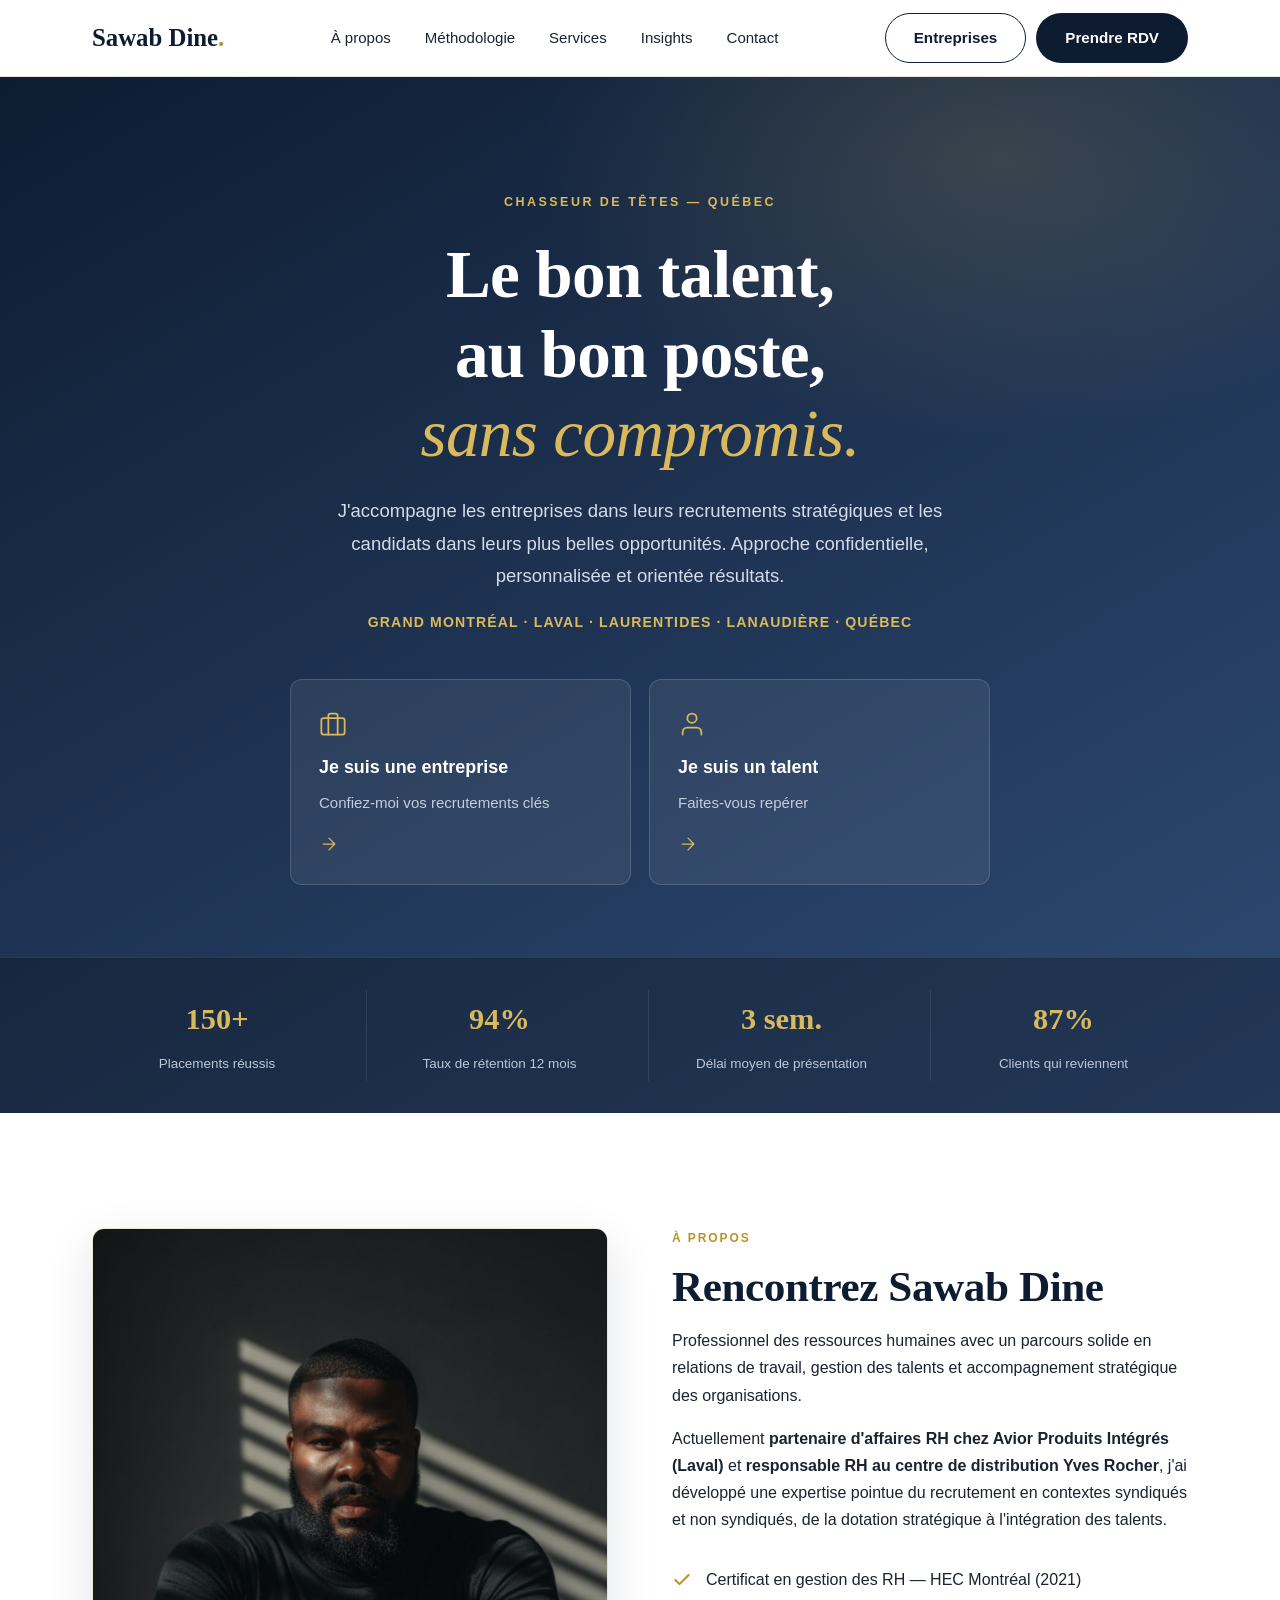
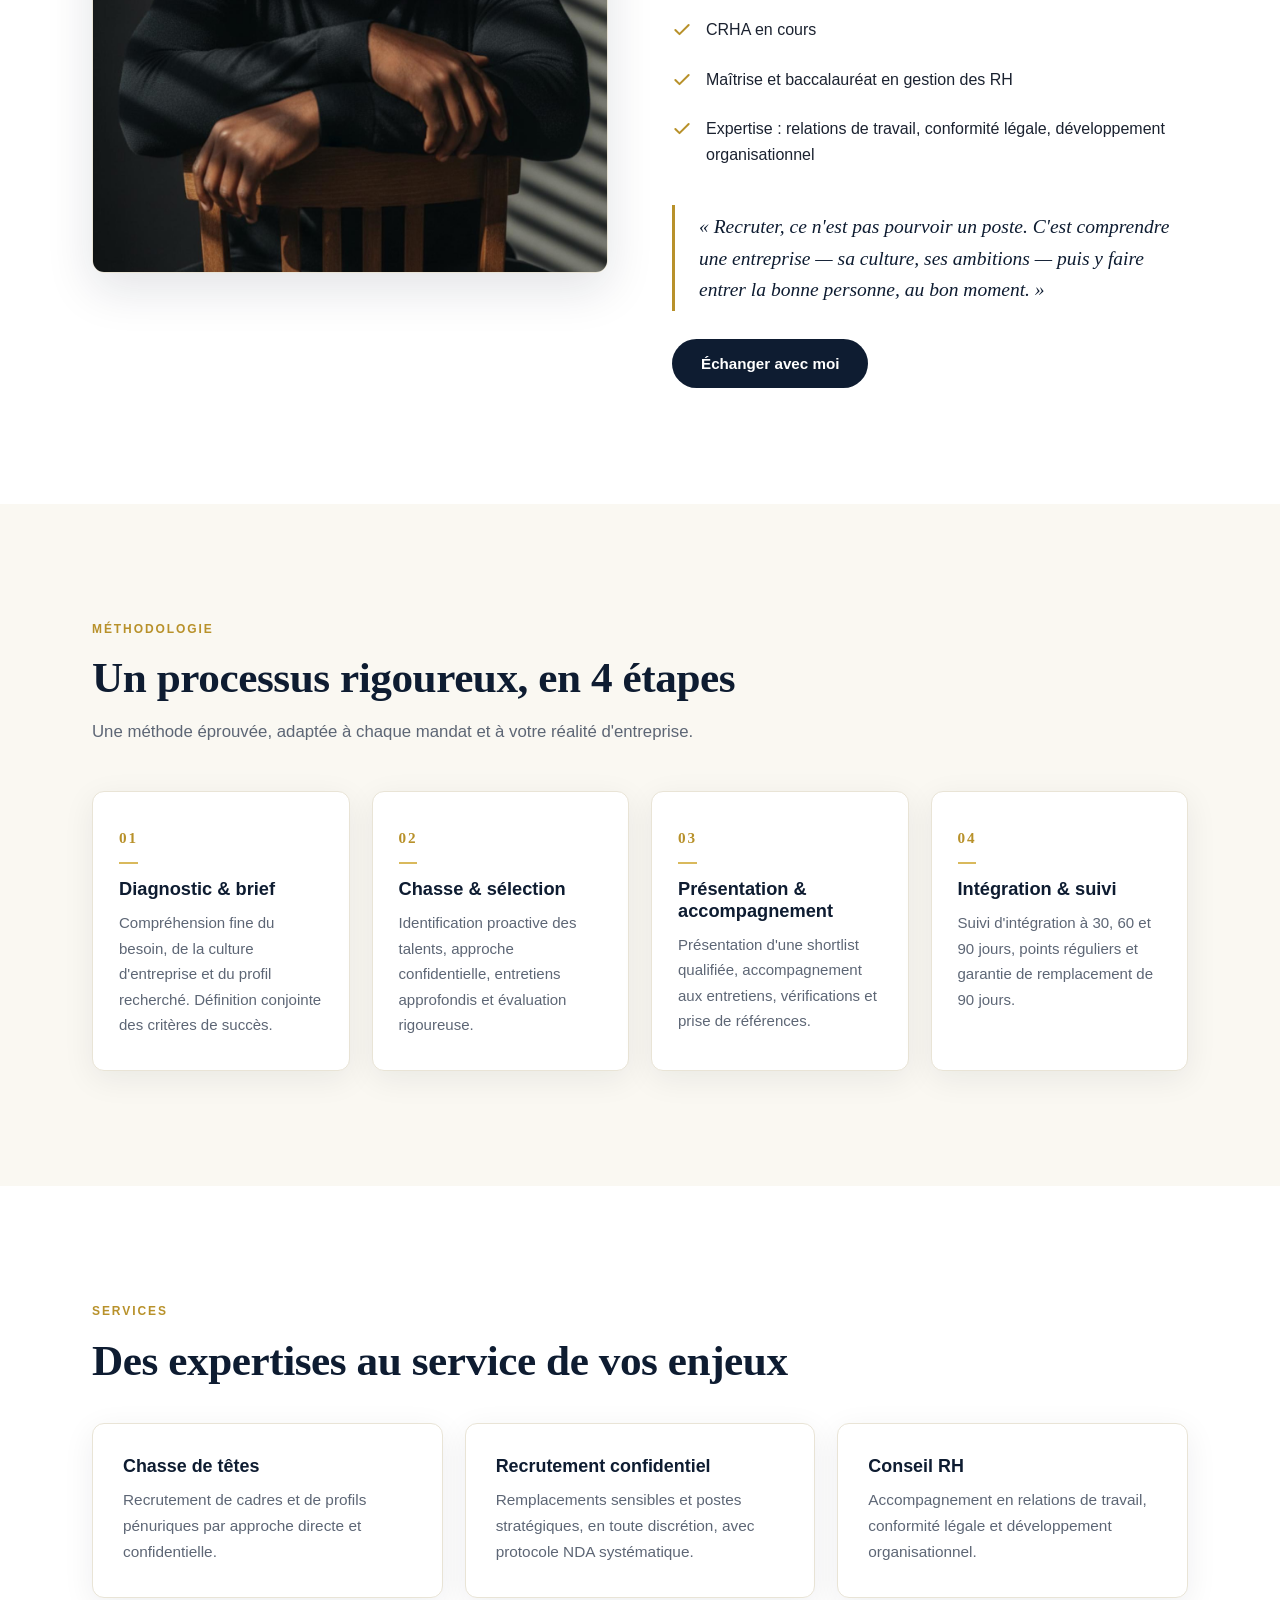
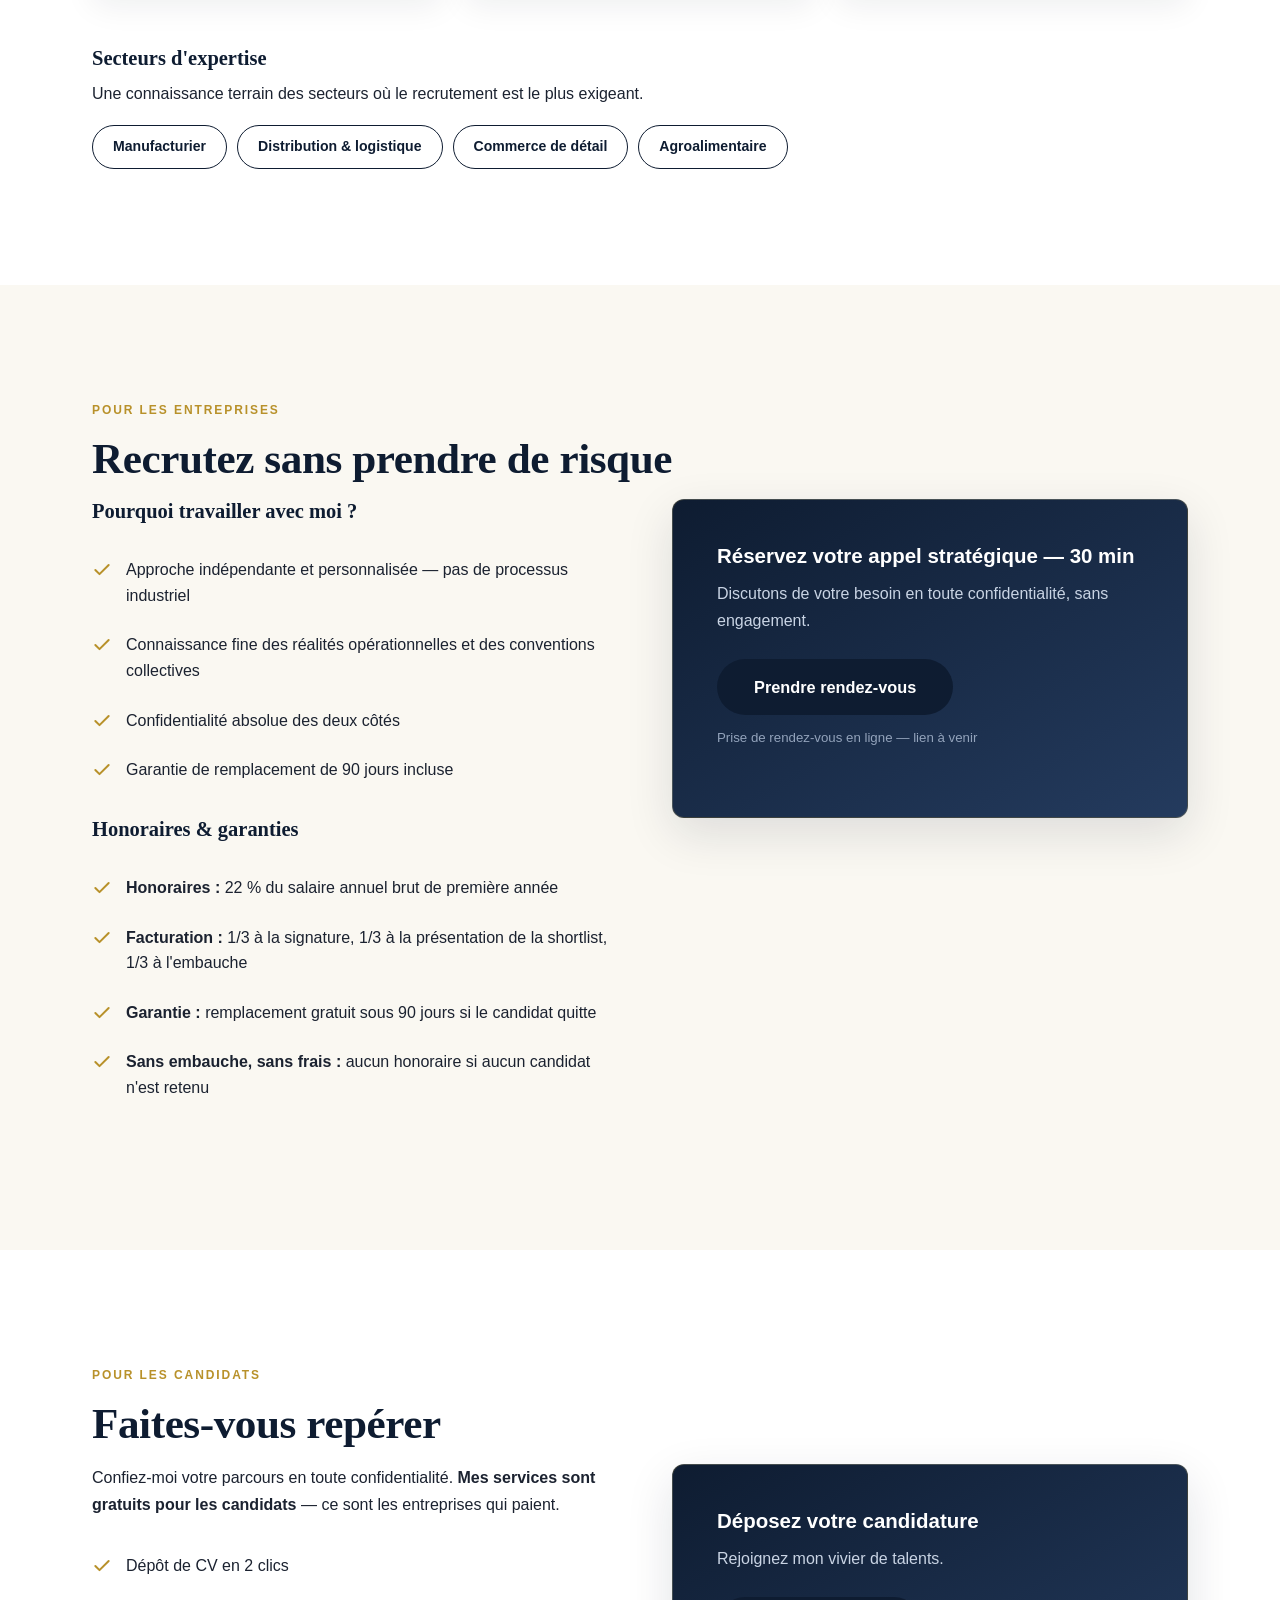
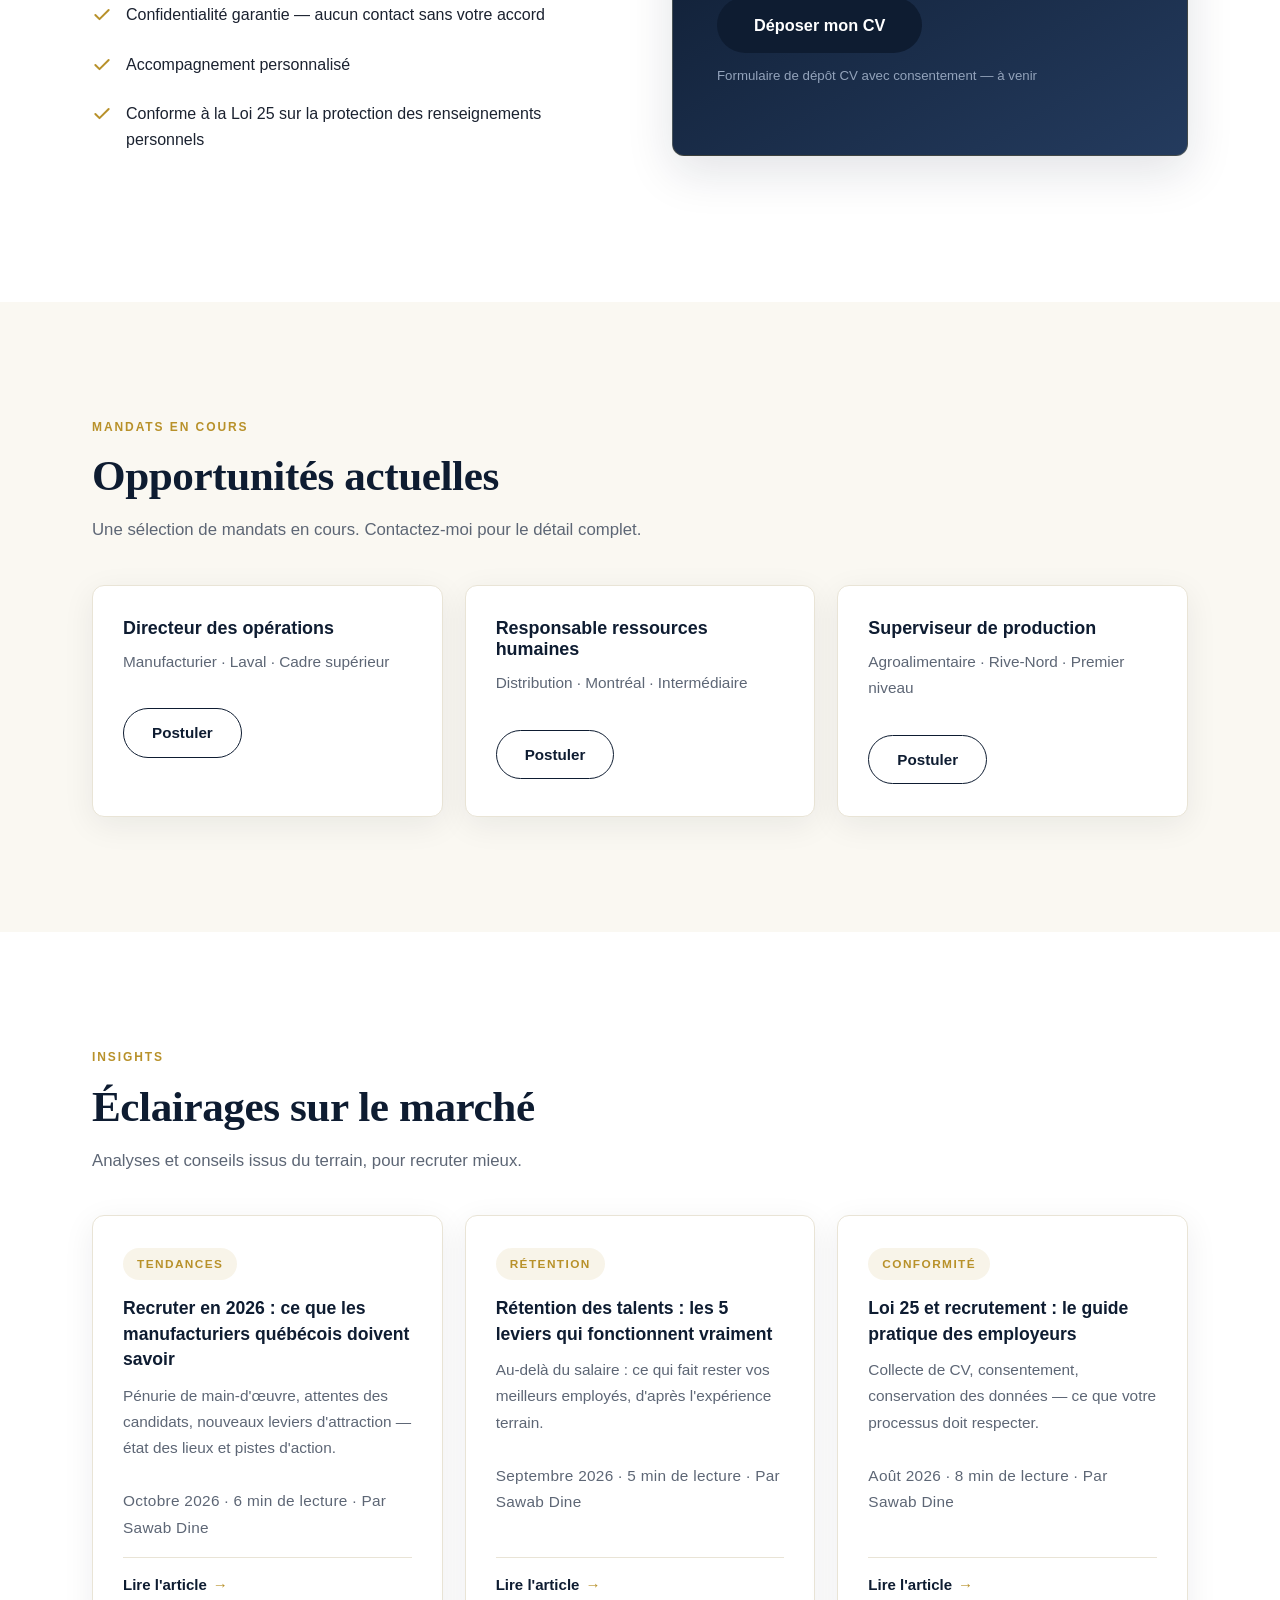
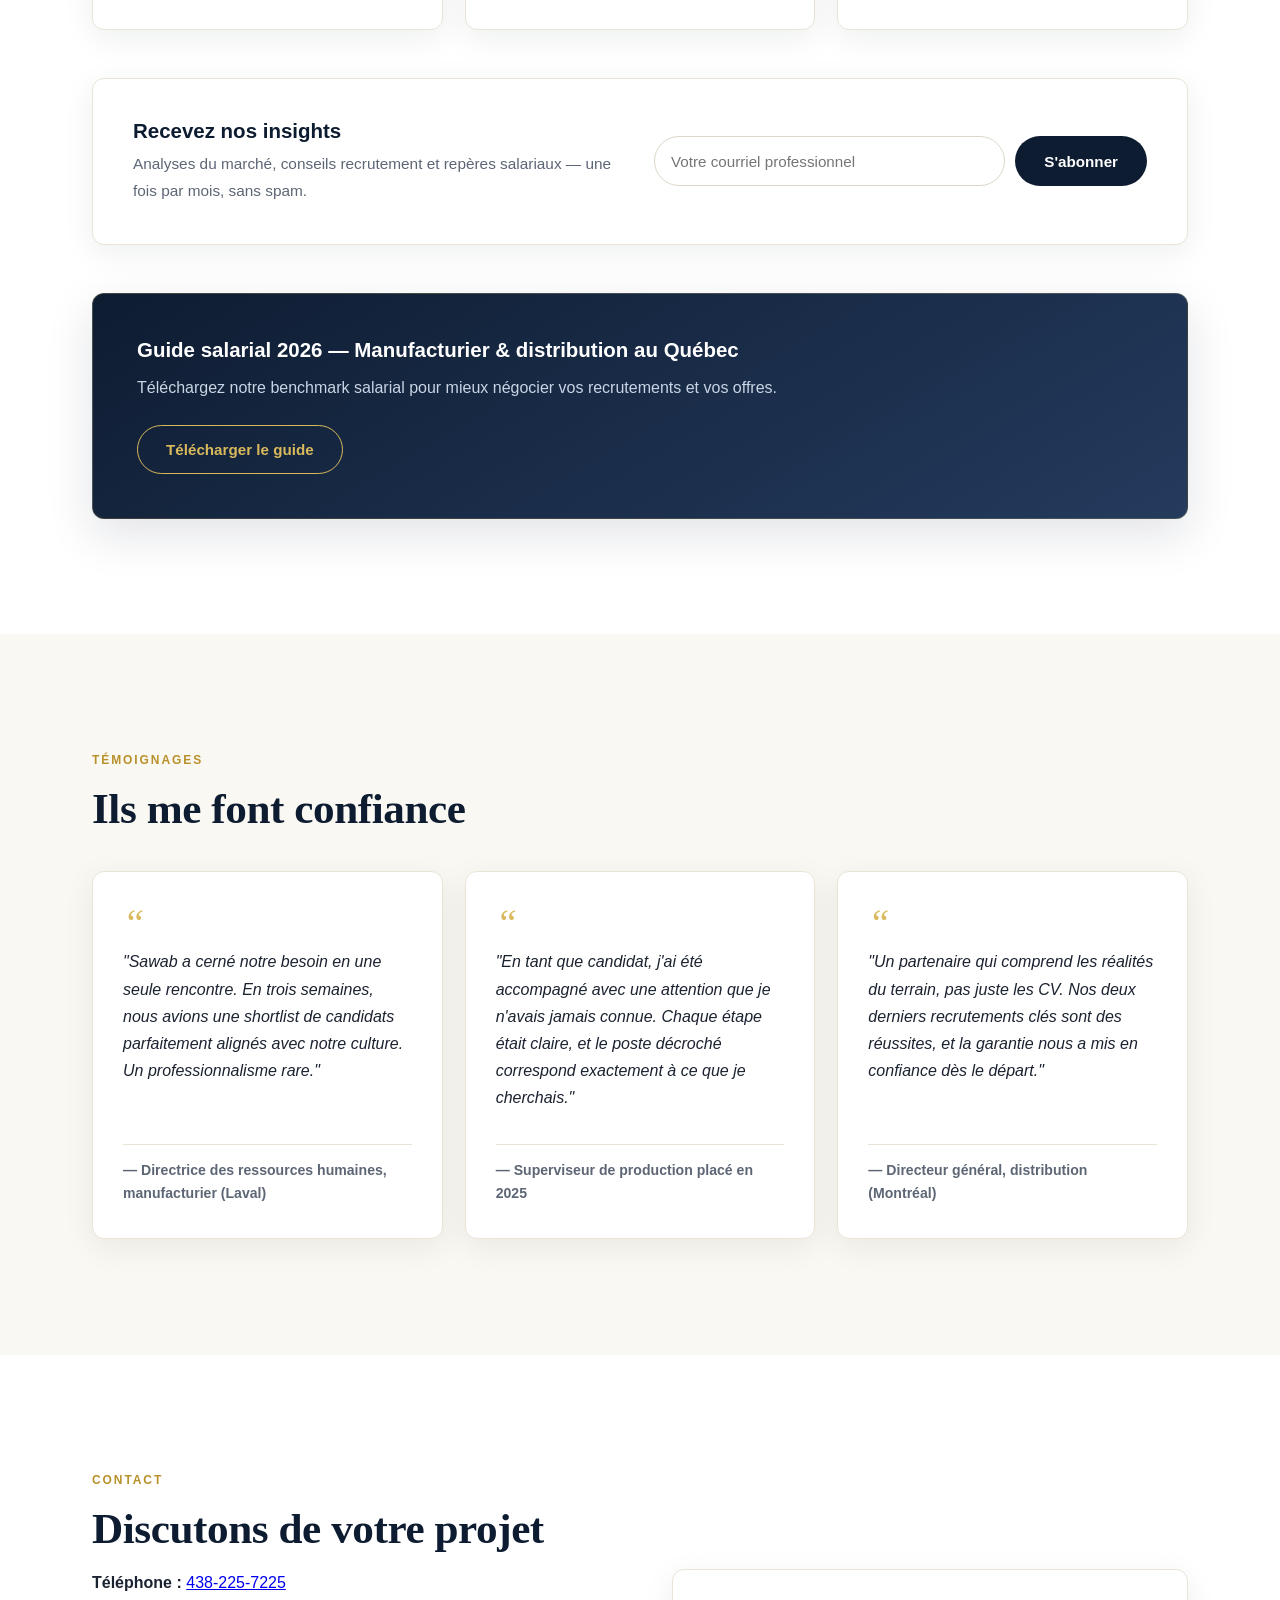
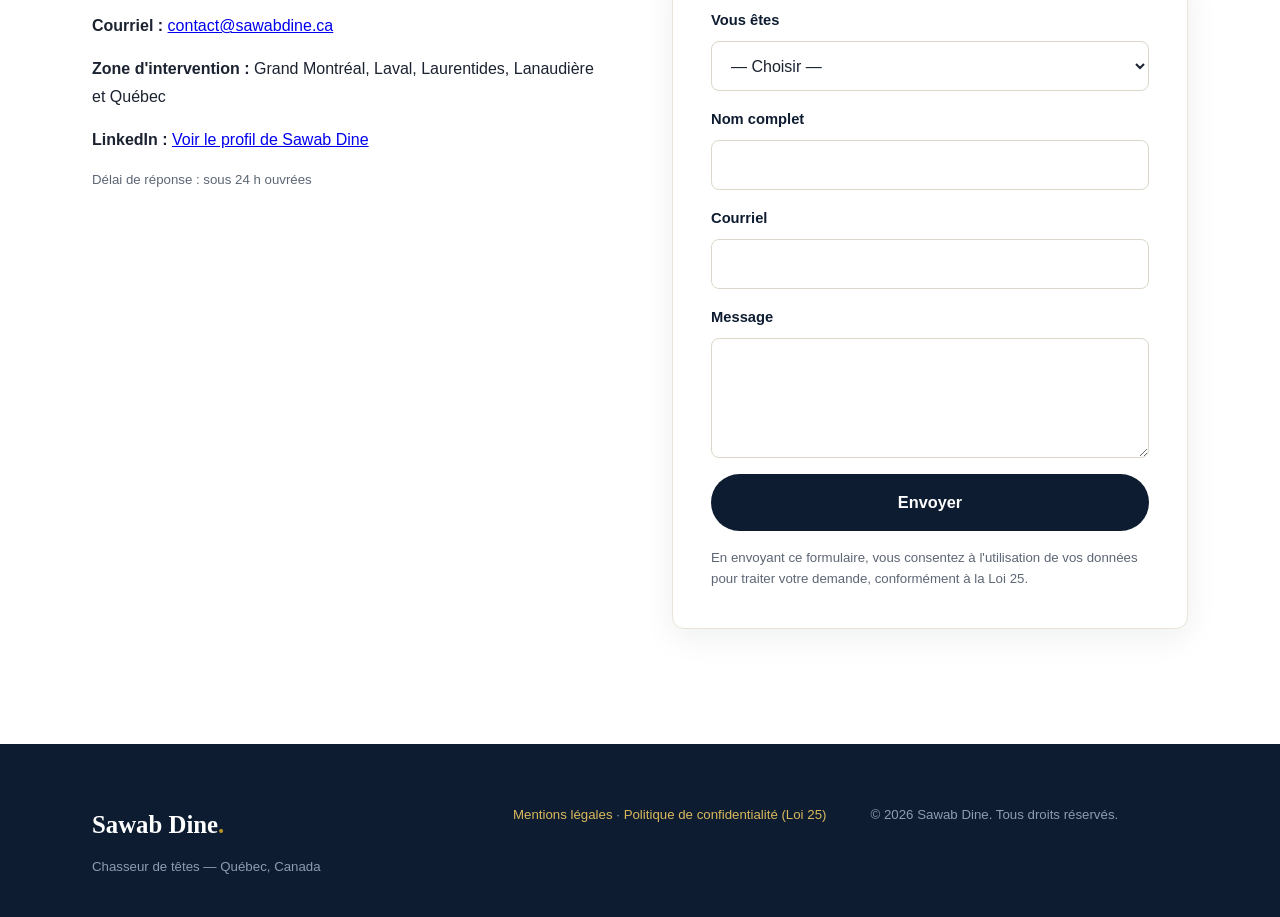
==== commit 80f62762: "Polices auto-hebergees : suppression Google Fonts (zero appel tiers)" ====
--- a/index.html
+++ b/index.html
@@ -6,9 +6,7 @@
     <title>Sawab Dine — Chasseur de têtes | Recrutement de talents au Québec</title>
     <meta name="description" content="Sawab Dine, chasseur de têtes au Québec. Recrutement de cadres et talents pour entreprises. Approche personnalisée, confidentielle et orientée résultats.">
     <link rel="stylesheet" href="styles.css">
-    <link rel="preconnect" href="https://fonts.googleapis.com">
-    <link rel="preconnect" href="https://fonts.gstatic.com" crossorigin>
-    <link href="https://fonts.googleapis.com/css2?family=Playfair+Display:wght@600;700&family=Inter:wght@400;500;600;700&display=swap" rel="stylesheet">
+    <!-- Polices auto-hébergées (voir styles.css) — aucun appel tiers -->
 </head>
 <body>
     <!-- Header -->
--- a/styles.css
+++ b/styles.css
@@ -1,3 +1,53 @@
+/* Polices auto-hébergées — zéro appel tiers */
+@font-face {
+  font-family: 'Inter';
+  font-style: normal;
+  font-weight: 400;
+  font-display: swap;
+  src: url('fonts/Inter-400-latin.woff2') format('woff2');
+  unicode-range: U+0000-00FF, U+0131, U+0152-0153, U+02BB-02BC, U+02C6, U+02DA, U+02DC, U+0304, U+0308, U+0329, U+2000-206F, U+20AC, U+2122, U+2191, U+2193, U+2212, U+2215, U+FEFF, U+FFFD;
+}
+@font-face {
+  font-family: 'Inter';
+  font-style: normal;
+  font-weight: 500;
+  font-display: swap;
+  src: url('fonts/Inter-500-latin.woff2') format('woff2');
+  unicode-range: U+0000-00FF, U+0131, U+0152-0153, U+02BB-02BC, U+02C6, U+02DA, U+02DC, U+0304, U+0308, U+0329, U+2000-206F, U+20AC, U+2122, U+2191, U+2193, U+2212, U+2215, U+FEFF, U+FFFD;
+}
+@font-face {
+  font-family: 'Inter';
+  font-style: normal;
+  font-weight: 600;
+  font-display: swap;
+  src: url('fonts/Inter-600-latin.woff2') format('woff2');
+  unicode-range: U+0000-00FF, U+0131, U+0152-0153, U+02BB-02BC, U+02C6, U+02DA, U+02DC, U+0304, U+0308, U+0329, U+2000-206F, U+20AC, U+2122, U+2191, U+2193, U+2212, U+2215, U+FEFF, U+FFFD;
+}
+@font-face {
+  font-family: 'Inter';
+  font-style: normal;
+  font-weight: 700;
+  font-display: swap;
+  src: url('fonts/Inter-700-latin.woff2') format('woff2');
+  unicode-range: U+0000-00FF, U+0131, U+0152-0153, U+02BB-02BC, U+02C6, U+02DA, U+02DC, U+0304, U+0308, U+0329, U+2000-206F, U+20AC, U+2122, U+2191, U+2193, U+2212, U+2215, U+FEFF, U+FFFD;
+}
+@font-face {
+  font-family: 'Playfair Display';
+  font-style: normal;
+  font-weight: 600;
+  font-display: swap;
+  src: url('fonts/PlayfairDisplay-600-latin.woff2') format('woff2');
+  unicode-range: U+0000-00FF, U+0131, U+0152-0153, U+02BB-02BC, U+02C6, U+02DA, U+02DC, U+0304, U+0308, U+0329, U+2000-206F, U+20AC, U+2122, U+2191, U+2193, U+2212, U+2215, U+FEFF, U+FFFD;
+}
+@font-face {
+  font-family: 'Playfair Display';
+  font-style: normal;
+  font-weight: 700;
+  font-display: swap;
+  src: url('fonts/PlayfairDisplay-700-latin.woff2') format('woff2');
+  unicode-range: U+0000-00FF, U+0131, U+0152-0153, U+02BB-02BC, U+02C6, U+02DA, U+02DC, U+0304, U+0308, U+0329, U+2000-206F, U+20AC, U+2122, U+2191, U+2193, U+2212, U+2215, U+FEFF, U+FFFD;
+}
+
 /* Sawab Dine — Chasseur de têtes | Design premium épuré */
 :root {
     --navy: #0e1c31;
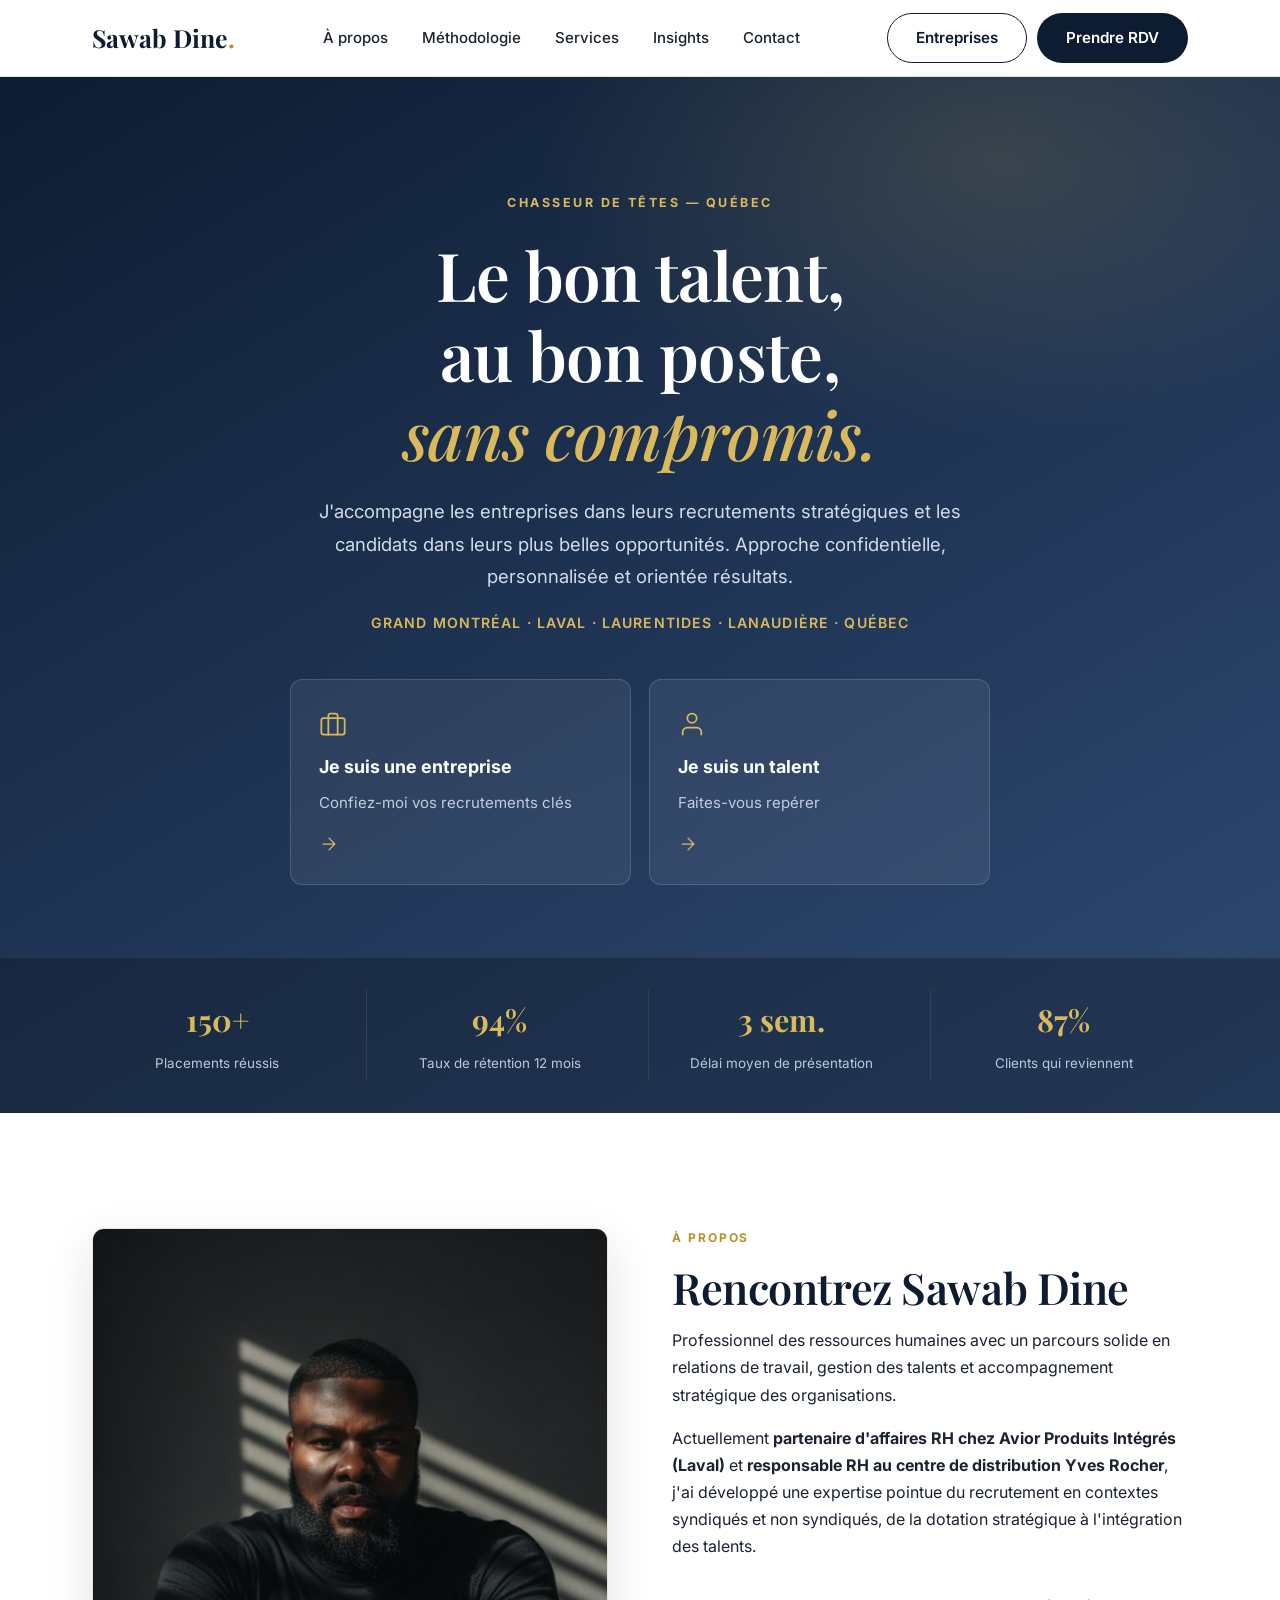
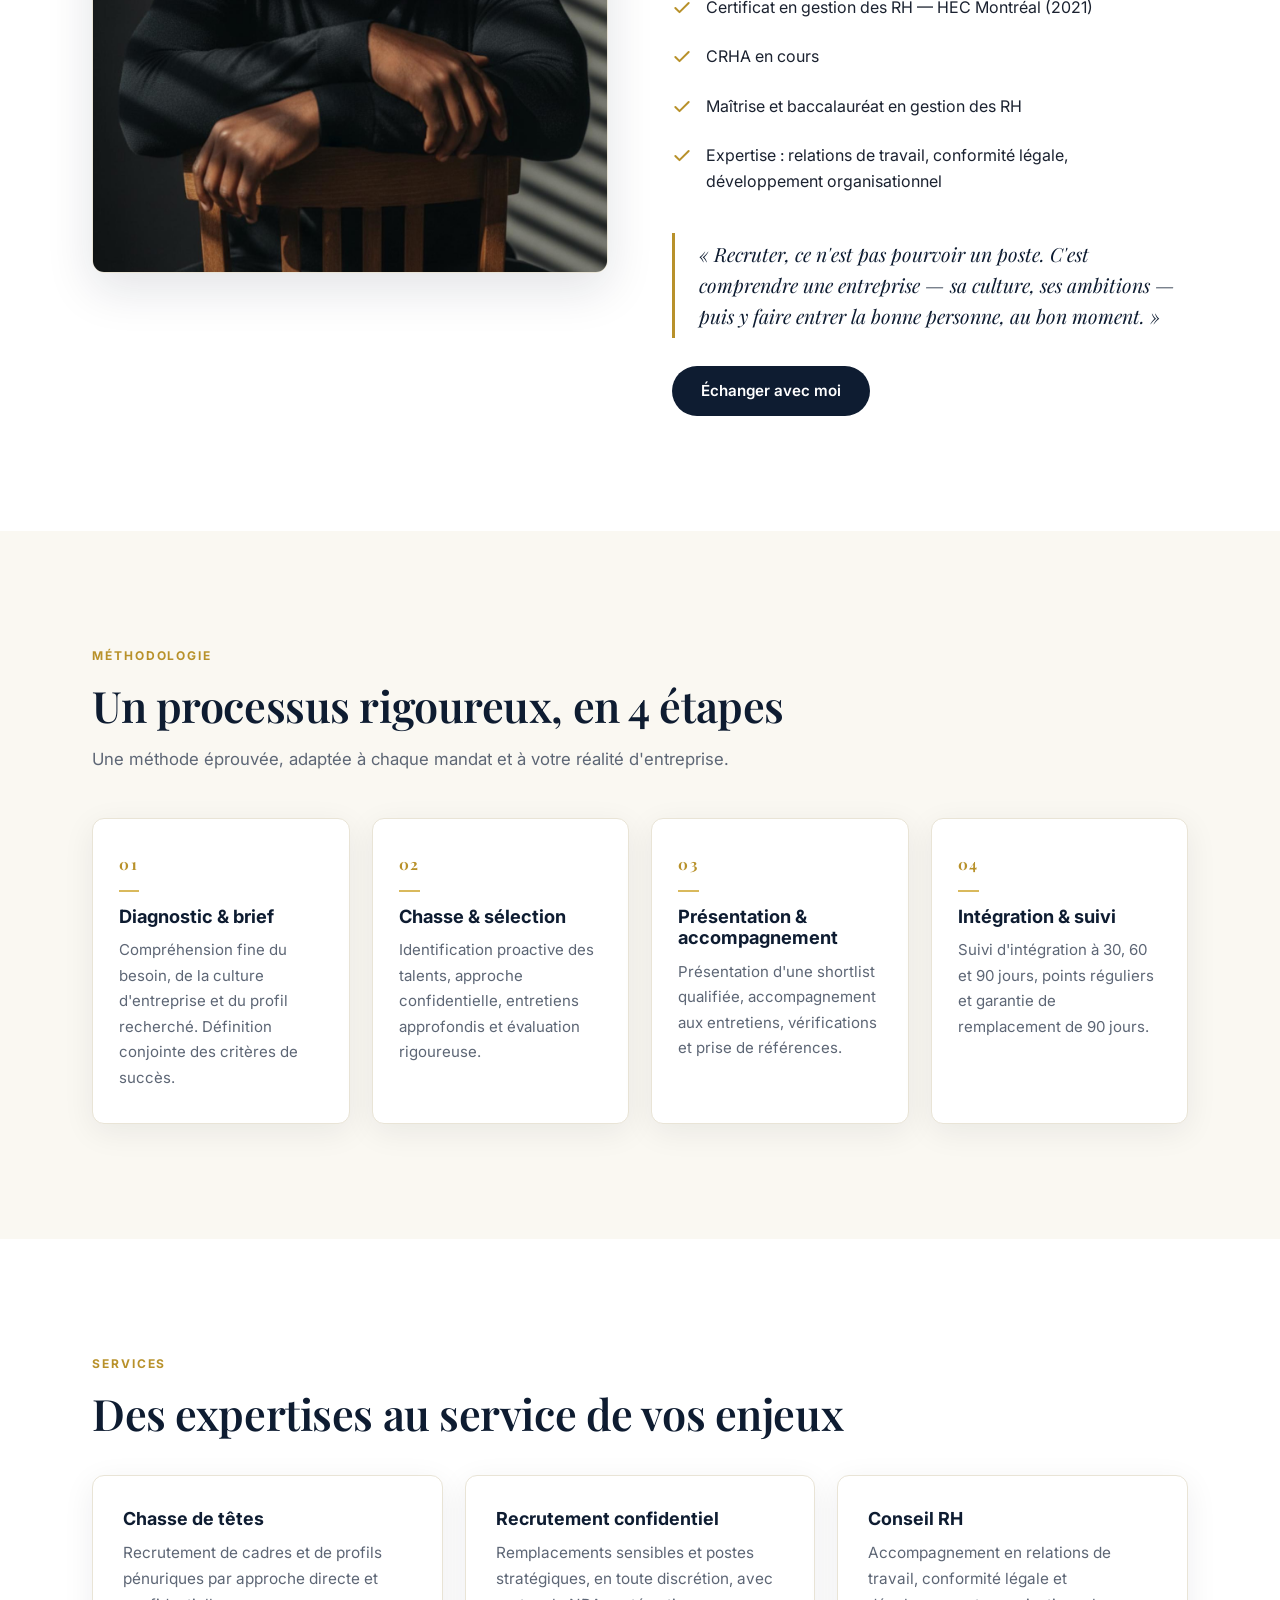
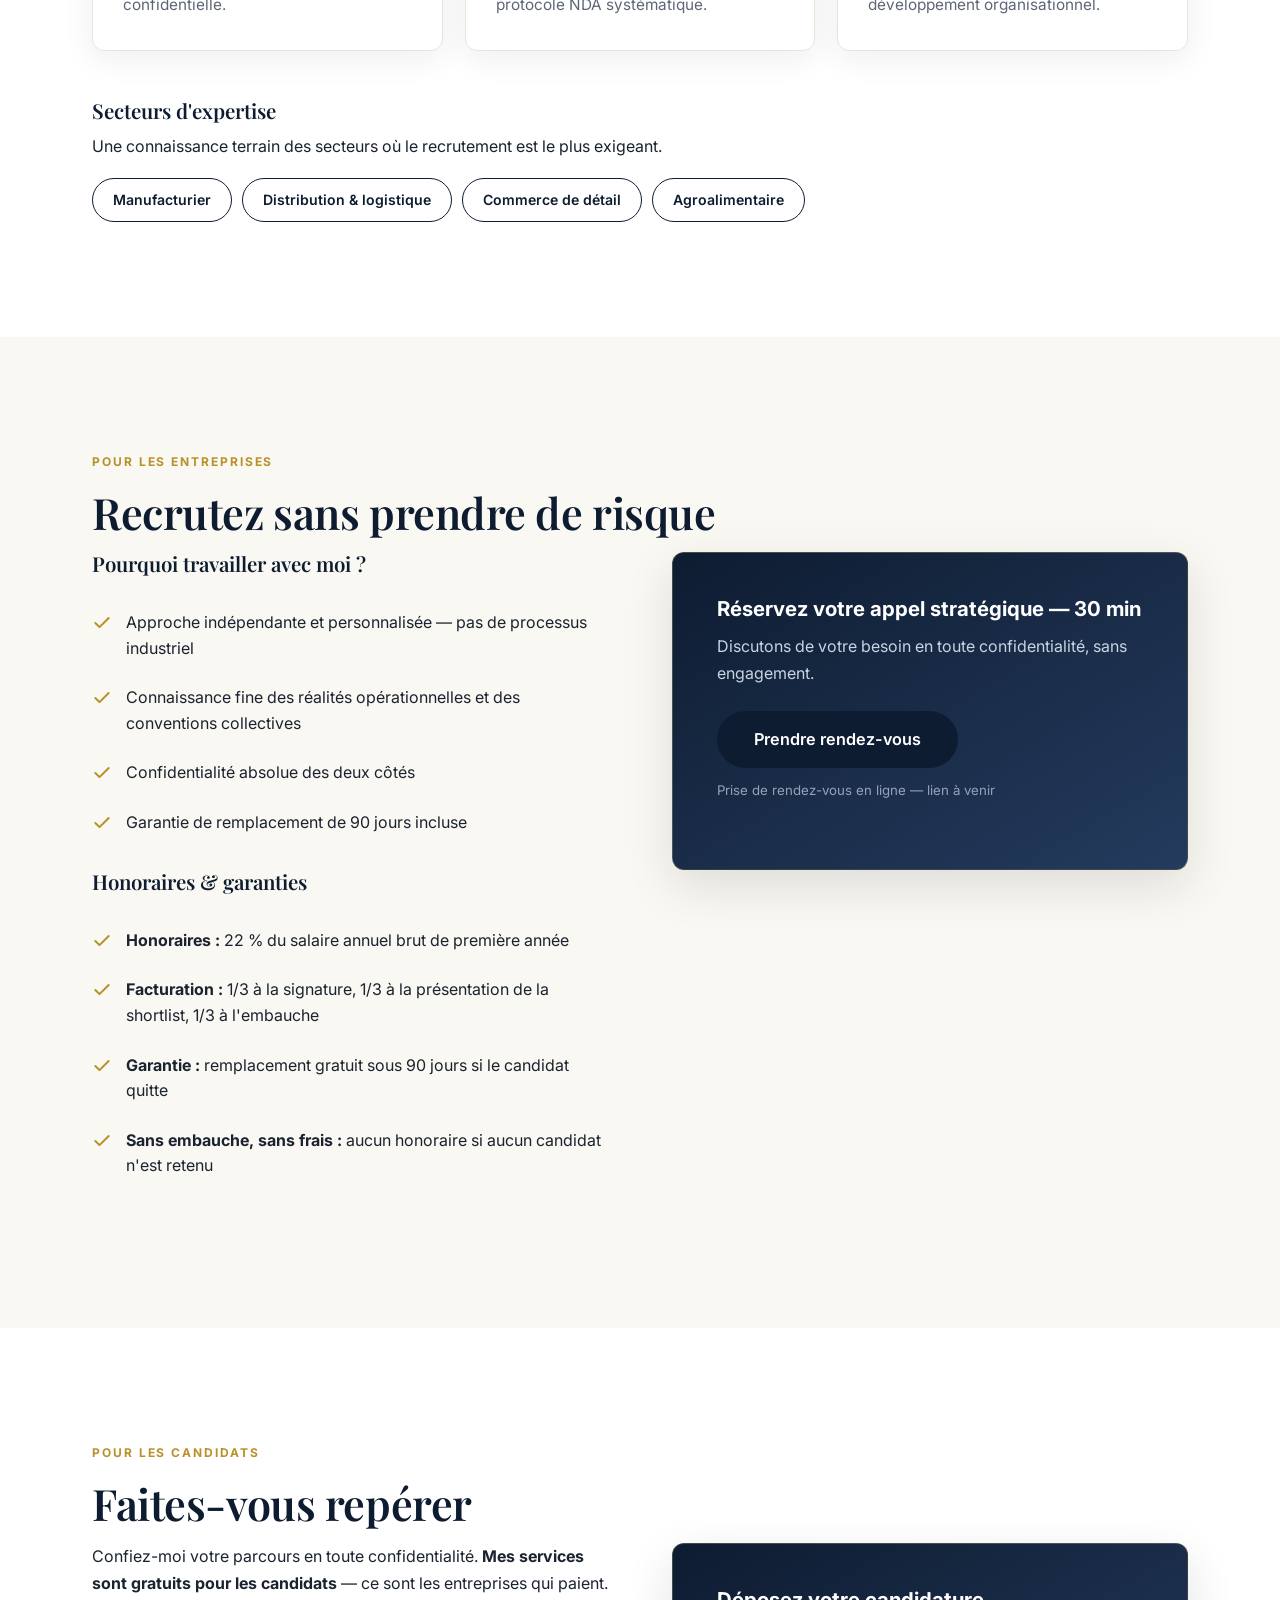
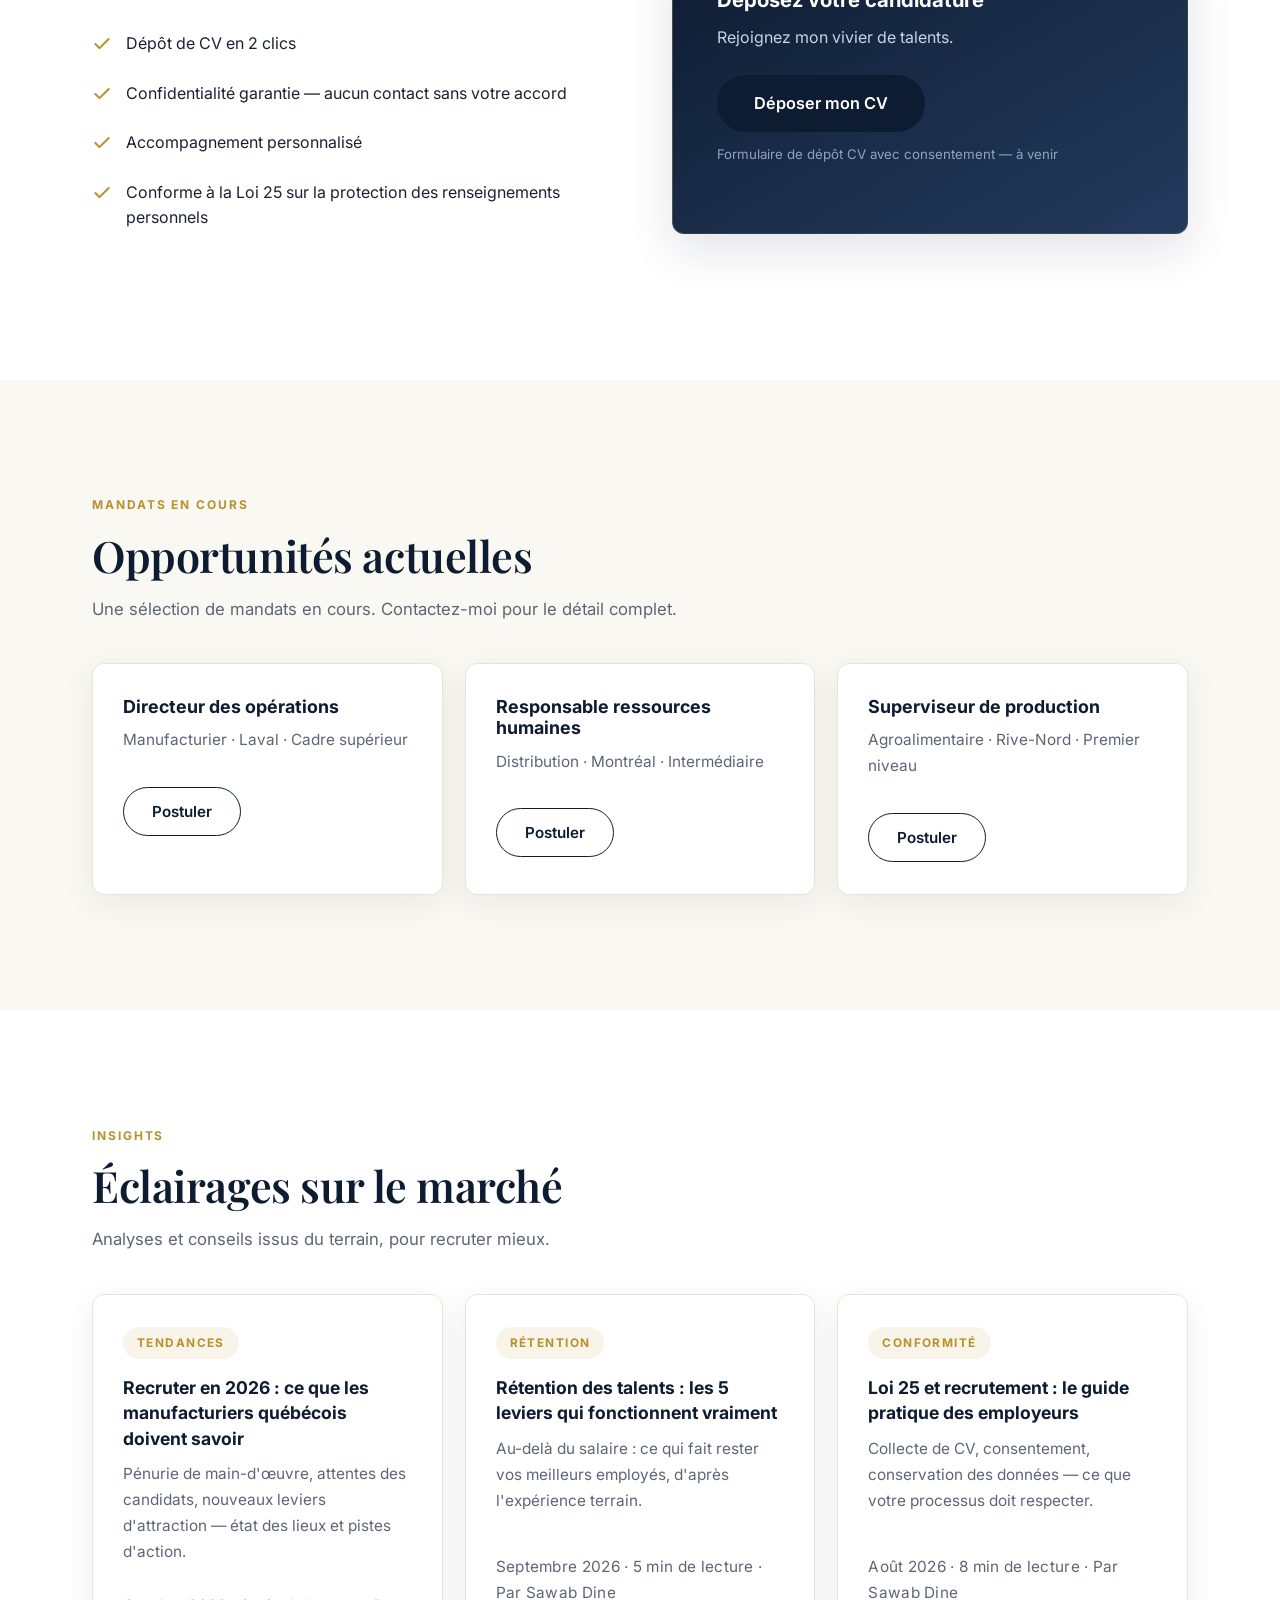
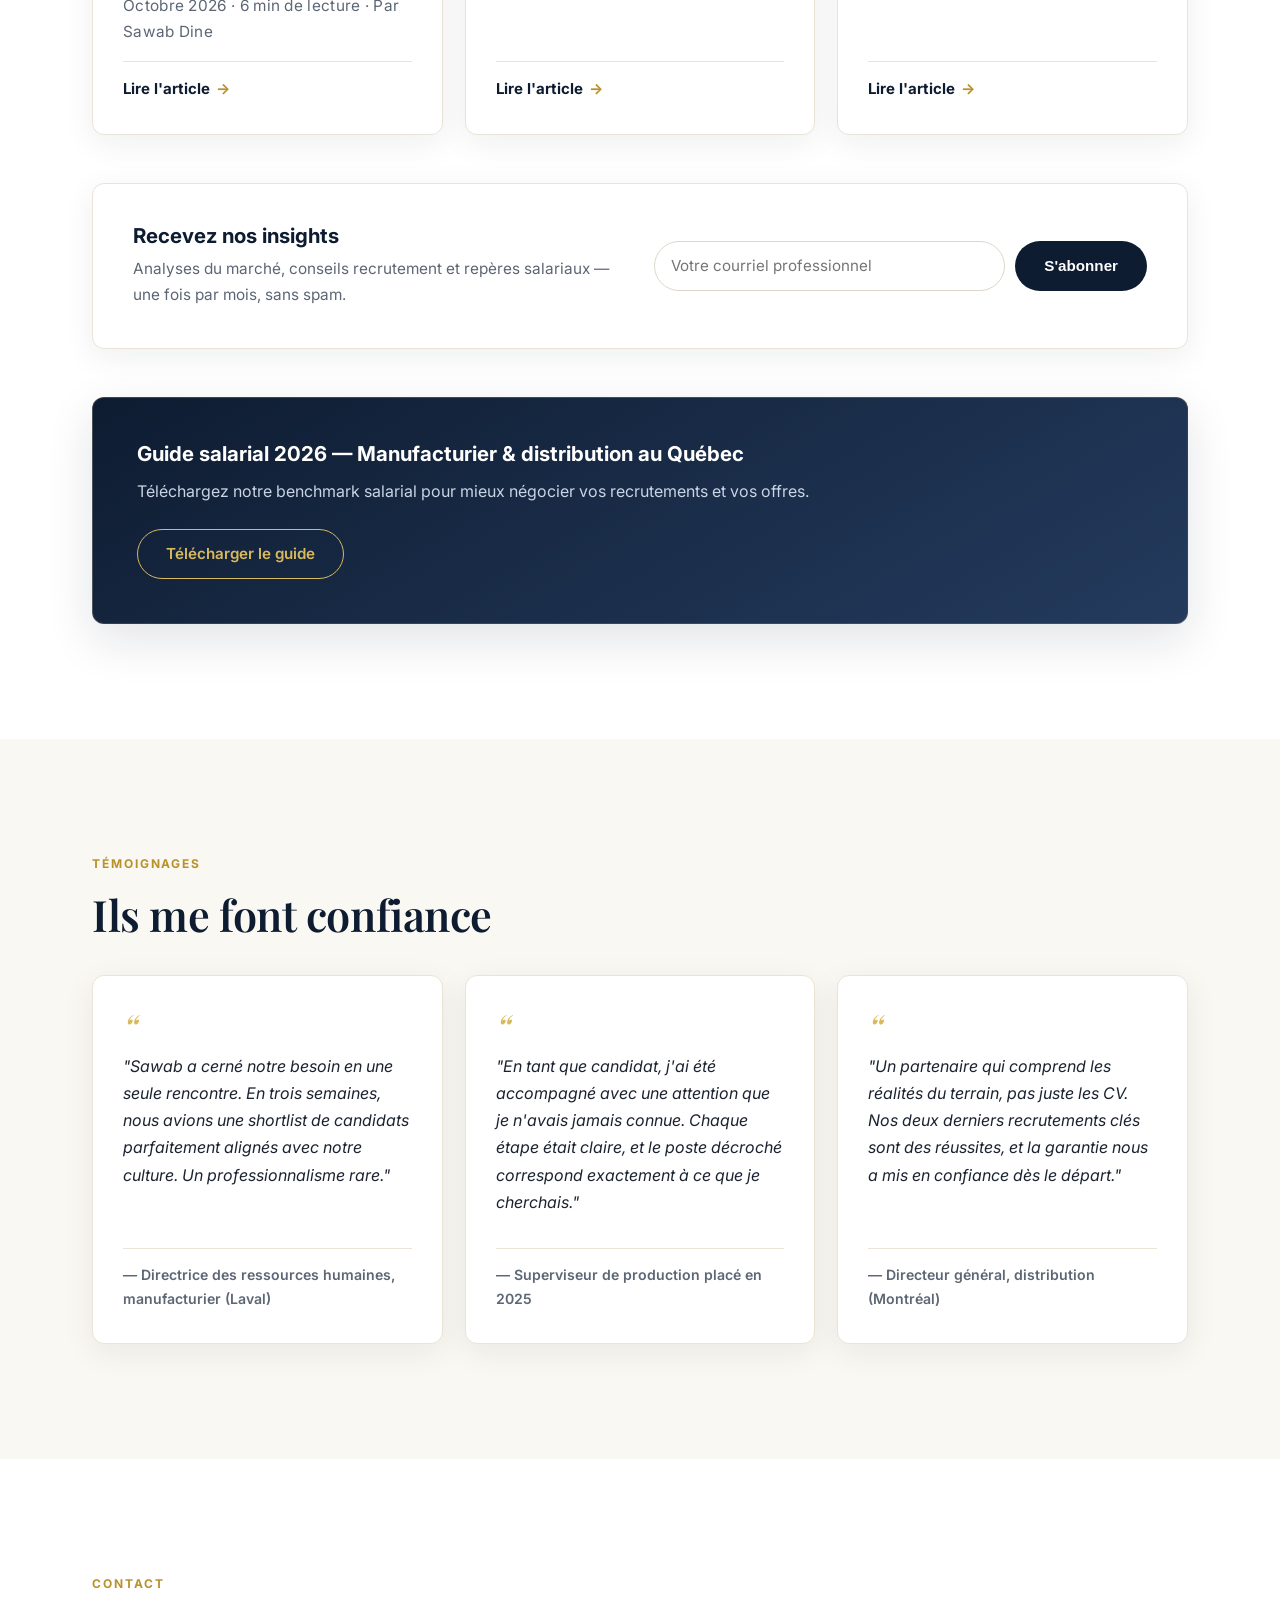
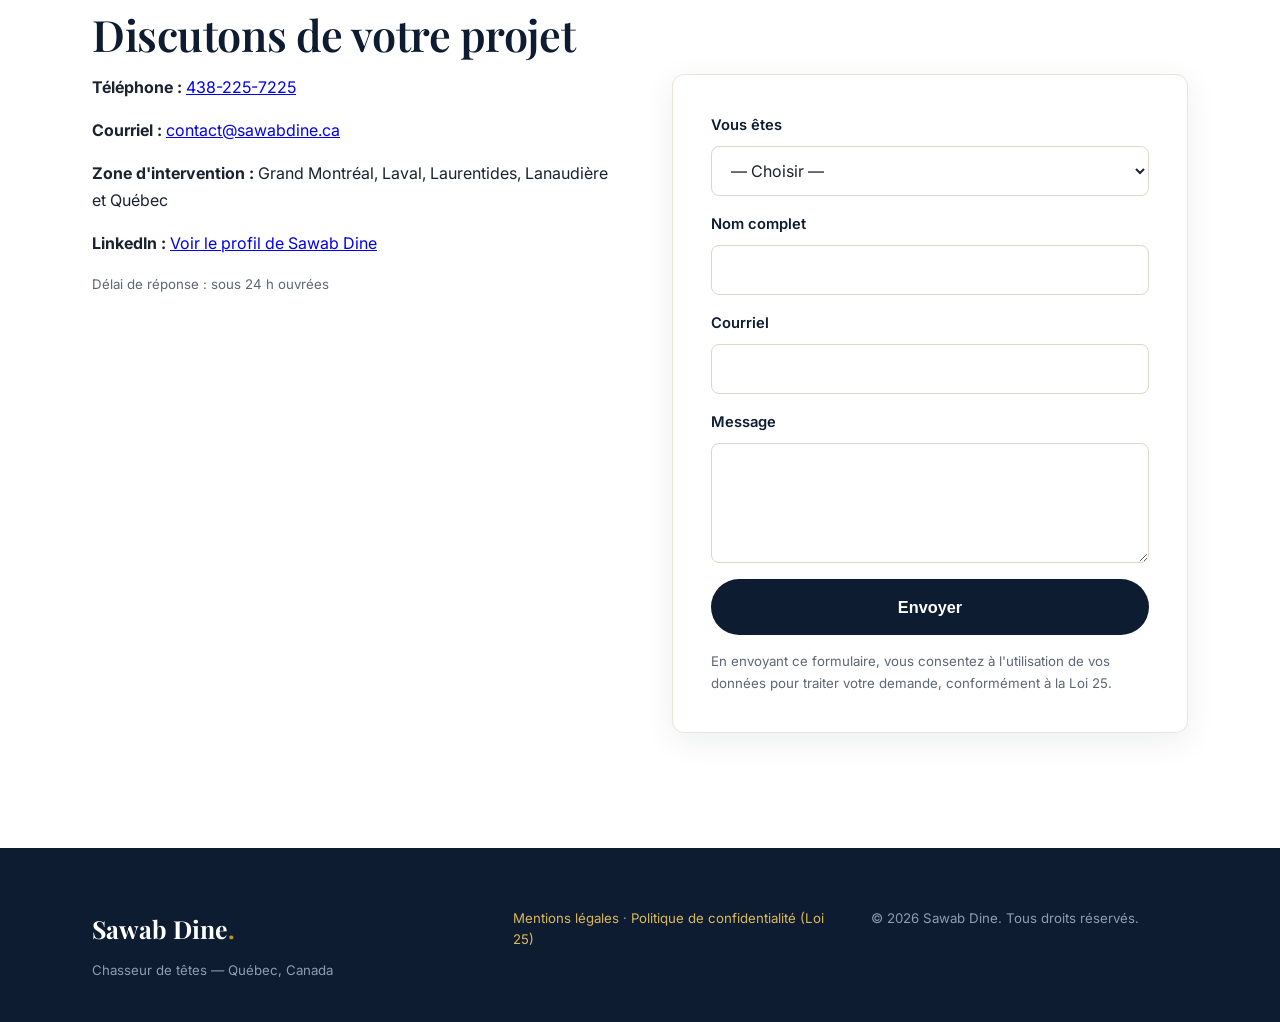
==== commit d32d514a: "Retour Google Fonts temporaire (polices locales pretes pour plus tard)" ====
--- a/index.html
+++ b/index.html
@@ -6,7 +6,9 @@
     <title>Sawab Dine — Chasseur de têtes | Recrutement de talents au Québec</title>
     <meta name="description" content="Sawab Dine, chasseur de têtes au Québec. Recrutement de cadres et talents pour entreprises. Approche personnalisée, confidentielle et orientée résultats.">
     <link rel="stylesheet" href="styles.css">
-    <!-- Polices auto-hébergées (voir styles.css) — aucun appel tiers -->
+    <link rel="preconnect" href="https://fonts.googleapis.com">
+    <link rel="preconnect" href="https://fonts.gstatic.com" crossorigin>
+    <link href="https://fonts.googleapis.com/css2?family=Playfair+Display:wght@600;700&family=Inter:wght@400;500;600;700&display=swap" rel="stylesheet">
 </head>
 <body>
     <!-- Header -->
--- a/styles.css
+++ b/styles.css
@@ -1,53 +1,3 @@
-/* Polices auto-hébergées — zéro appel tiers */
-@font-face {
-  font-family: 'Inter';
-  font-style: normal;
-  font-weight: 400;
-  font-display: swap;
-  src: url('fonts/Inter-400-latin.woff2') format('woff2');
-  unicode-range: U+0000-00FF, U+0131, U+0152-0153, U+02BB-02BC, U+02C6, U+02DA, U+02DC, U+0304, U+0308, U+0329, U+2000-206F, U+20AC, U+2122, U+2191, U+2193, U+2212, U+2215, U+FEFF, U+FFFD;
-}
-@font-face {
-  font-family: 'Inter';
-  font-style: normal;
-  font-weight: 500;
-  font-display: swap;
-  src: url('fonts/Inter-500-latin.woff2') format('woff2');
-  unicode-range: U+0000-00FF, U+0131, U+0152-0153, U+02BB-02BC, U+02C6, U+02DA, U+02DC, U+0304, U+0308, U+0329, U+2000-206F, U+20AC, U+2122, U+2191, U+2193, U+2212, U+2215, U+FEFF, U+FFFD;
-}
-@font-face {
-  font-family: 'Inter';
-  font-style: normal;
-  font-weight: 600;
-  font-display: swap;
-  src: url('fonts/Inter-600-latin.woff2') format('woff2');
-  unicode-range: U+0000-00FF, U+0131, U+0152-0153, U+02BB-02BC, U+02C6, U+02DA, U+02DC, U+0304, U+0308, U+0329, U+2000-206F, U+20AC, U+2122, U+2191, U+2193, U+2212, U+2215, U+FEFF, U+FFFD;
-}
-@font-face {
-  font-family: 'Inter';
-  font-style: normal;
-  font-weight: 700;
-  font-display: swap;
-  src: url('fonts/Inter-700-latin.woff2') format('woff2');
-  unicode-range: U+0000-00FF, U+0131, U+0152-0153, U+02BB-02BC, U+02C6, U+02DA, U+02DC, U+0304, U+0308, U+0329, U+2000-206F, U+20AC, U+2122, U+2191, U+2193, U+2212, U+2215, U+FEFF, U+FFFD;
-}
-@font-face {
-  font-family: 'Playfair Display';
-  font-style: normal;
-  font-weight: 600;
-  font-display: swap;
-  src: url('fonts/PlayfairDisplay-600-latin.woff2') format('woff2');
-  unicode-range: U+0000-00FF, U+0131, U+0152-0153, U+02BB-02BC, U+02C6, U+02DA, U+02DC, U+0304, U+0308, U+0329, U+2000-206F, U+20AC, U+2122, U+2191, U+2193, U+2212, U+2215, U+FEFF, U+FFFD;
-}
-@font-face {
-  font-family: 'Playfair Display';
-  font-style: normal;
-  font-weight: 700;
-  font-display: swap;
-  src: url('fonts/PlayfairDisplay-700-latin.woff2') format('woff2');
-  unicode-range: U+0000-00FF, U+0131, U+0152-0153, U+02BB-02BC, U+02C6, U+02DA, U+02DC, U+0304, U+0308, U+0329, U+2000-206F, U+20AC, U+2122, U+2191, U+2193, U+2212, U+2215, U+FEFF, U+FFFD;
-}
-
 /* Sawab Dine — Chasseur de têtes | Design premium épuré */
 :root {
     --navy: #0e1c31;
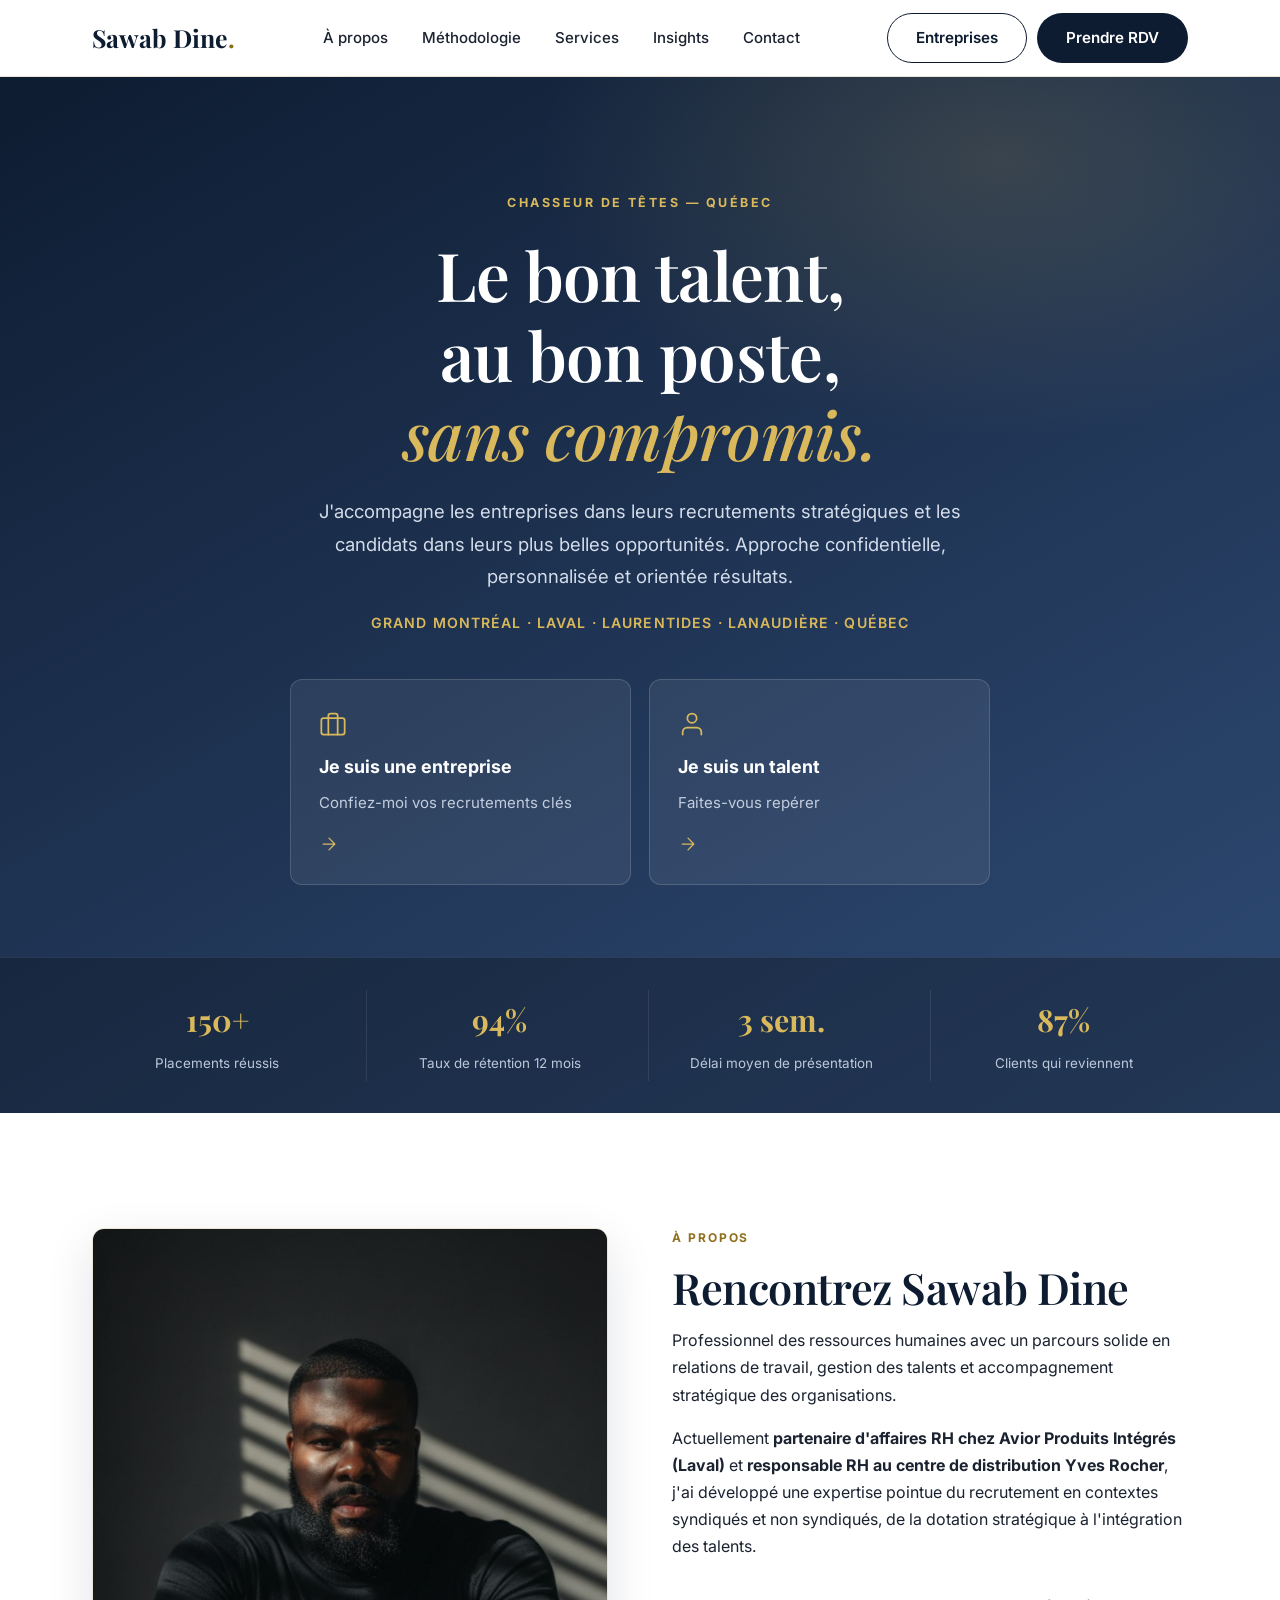
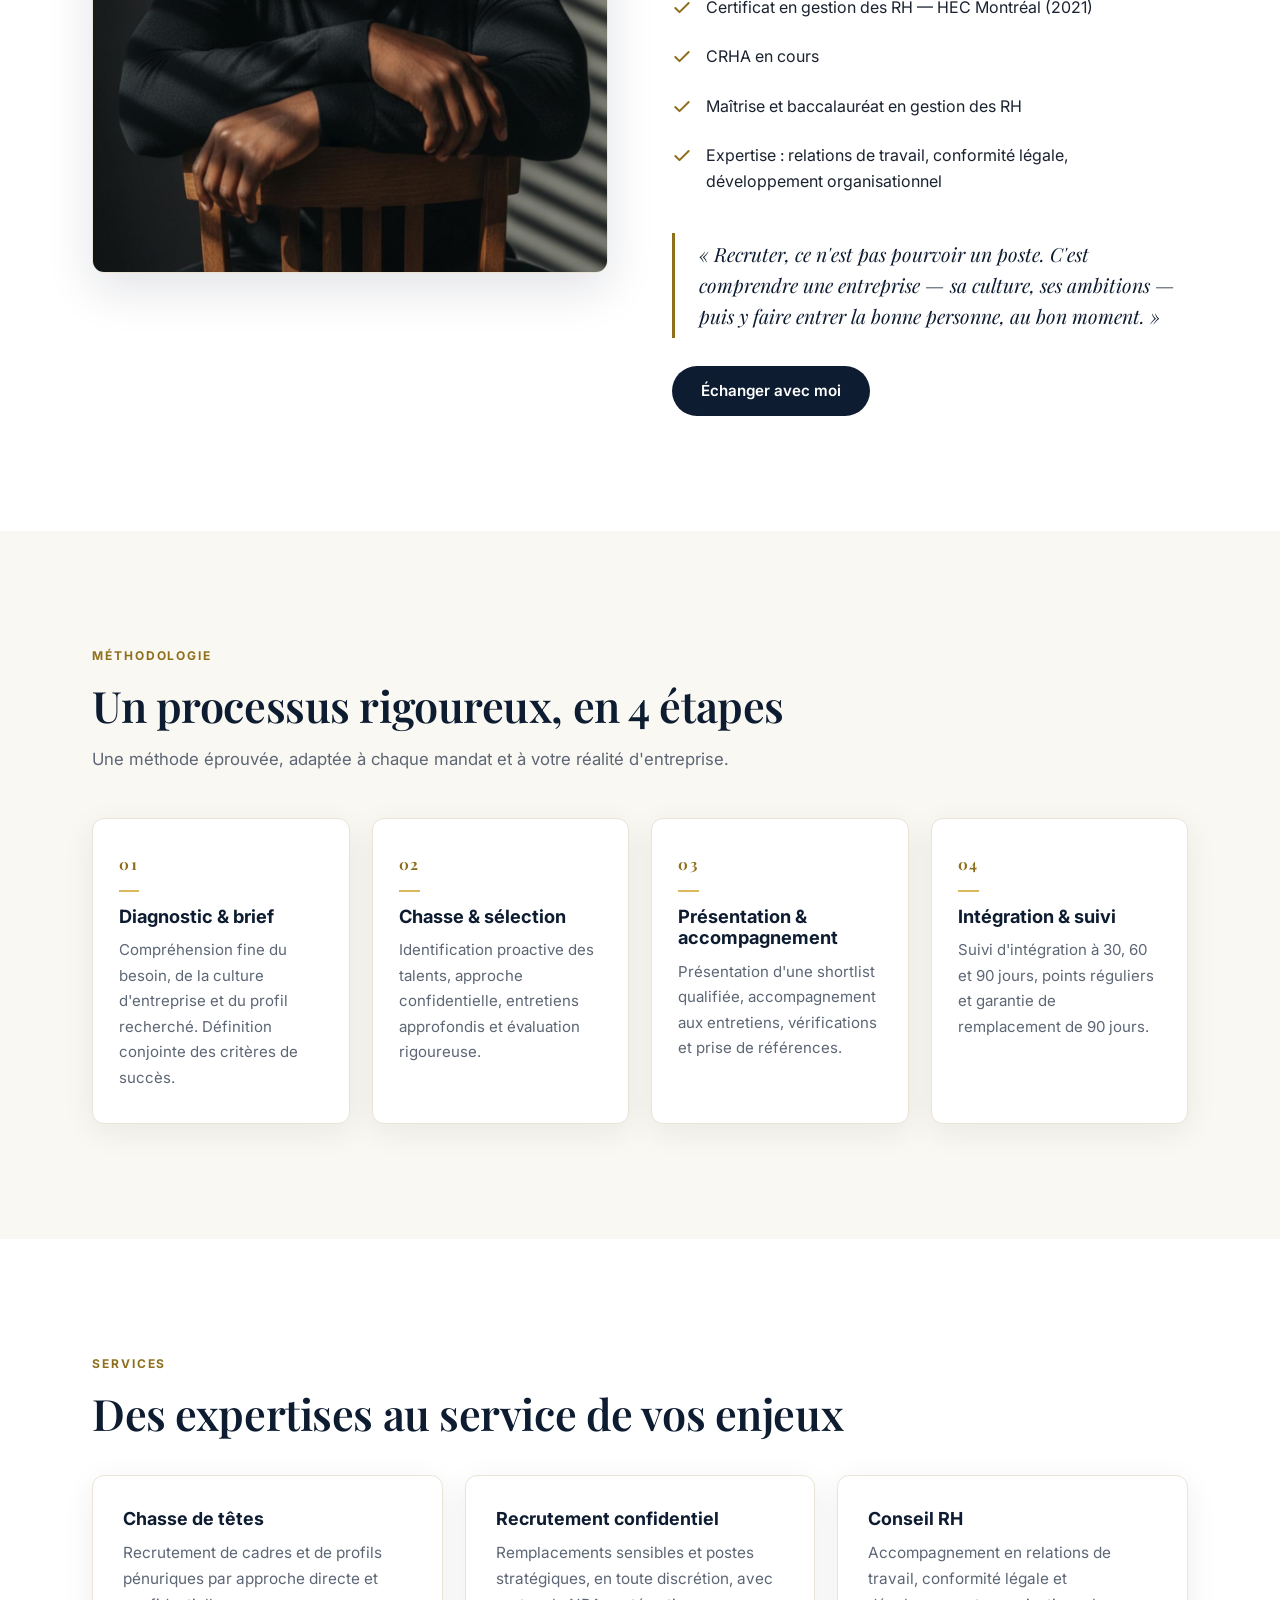
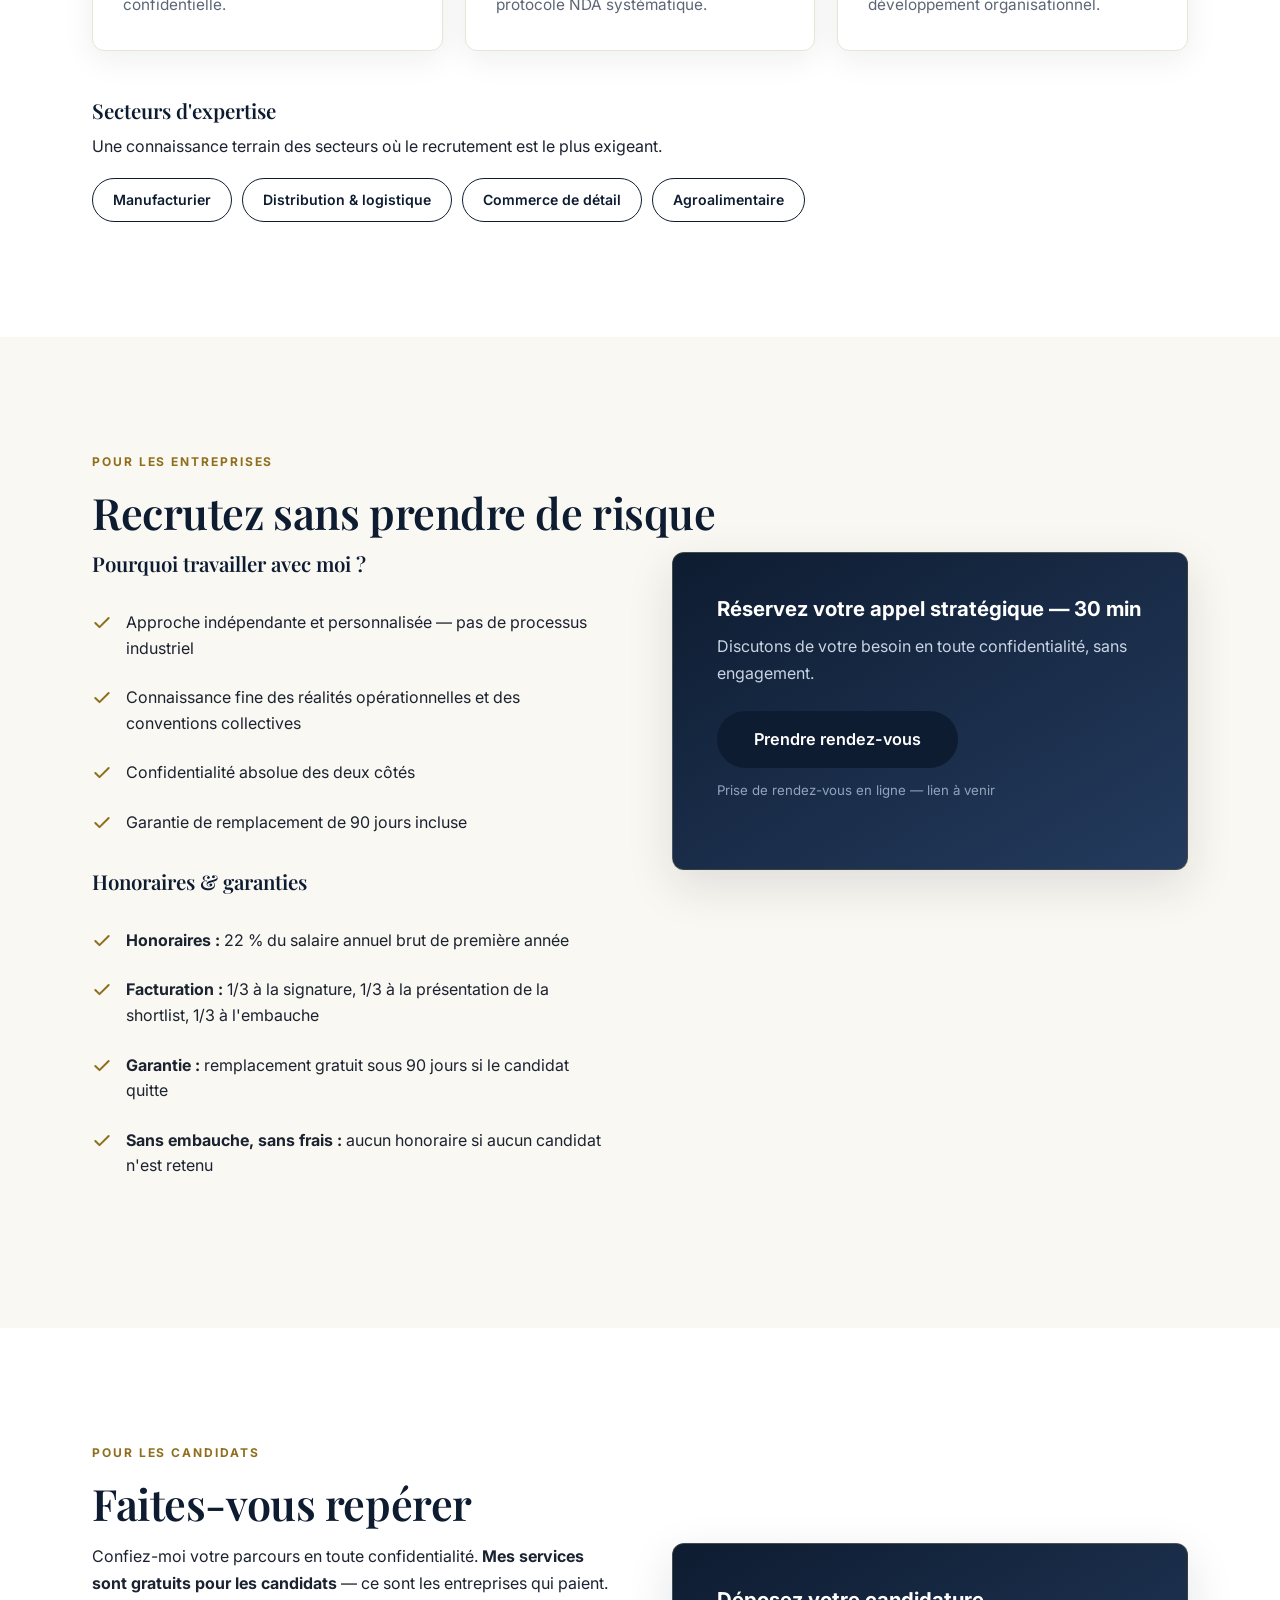
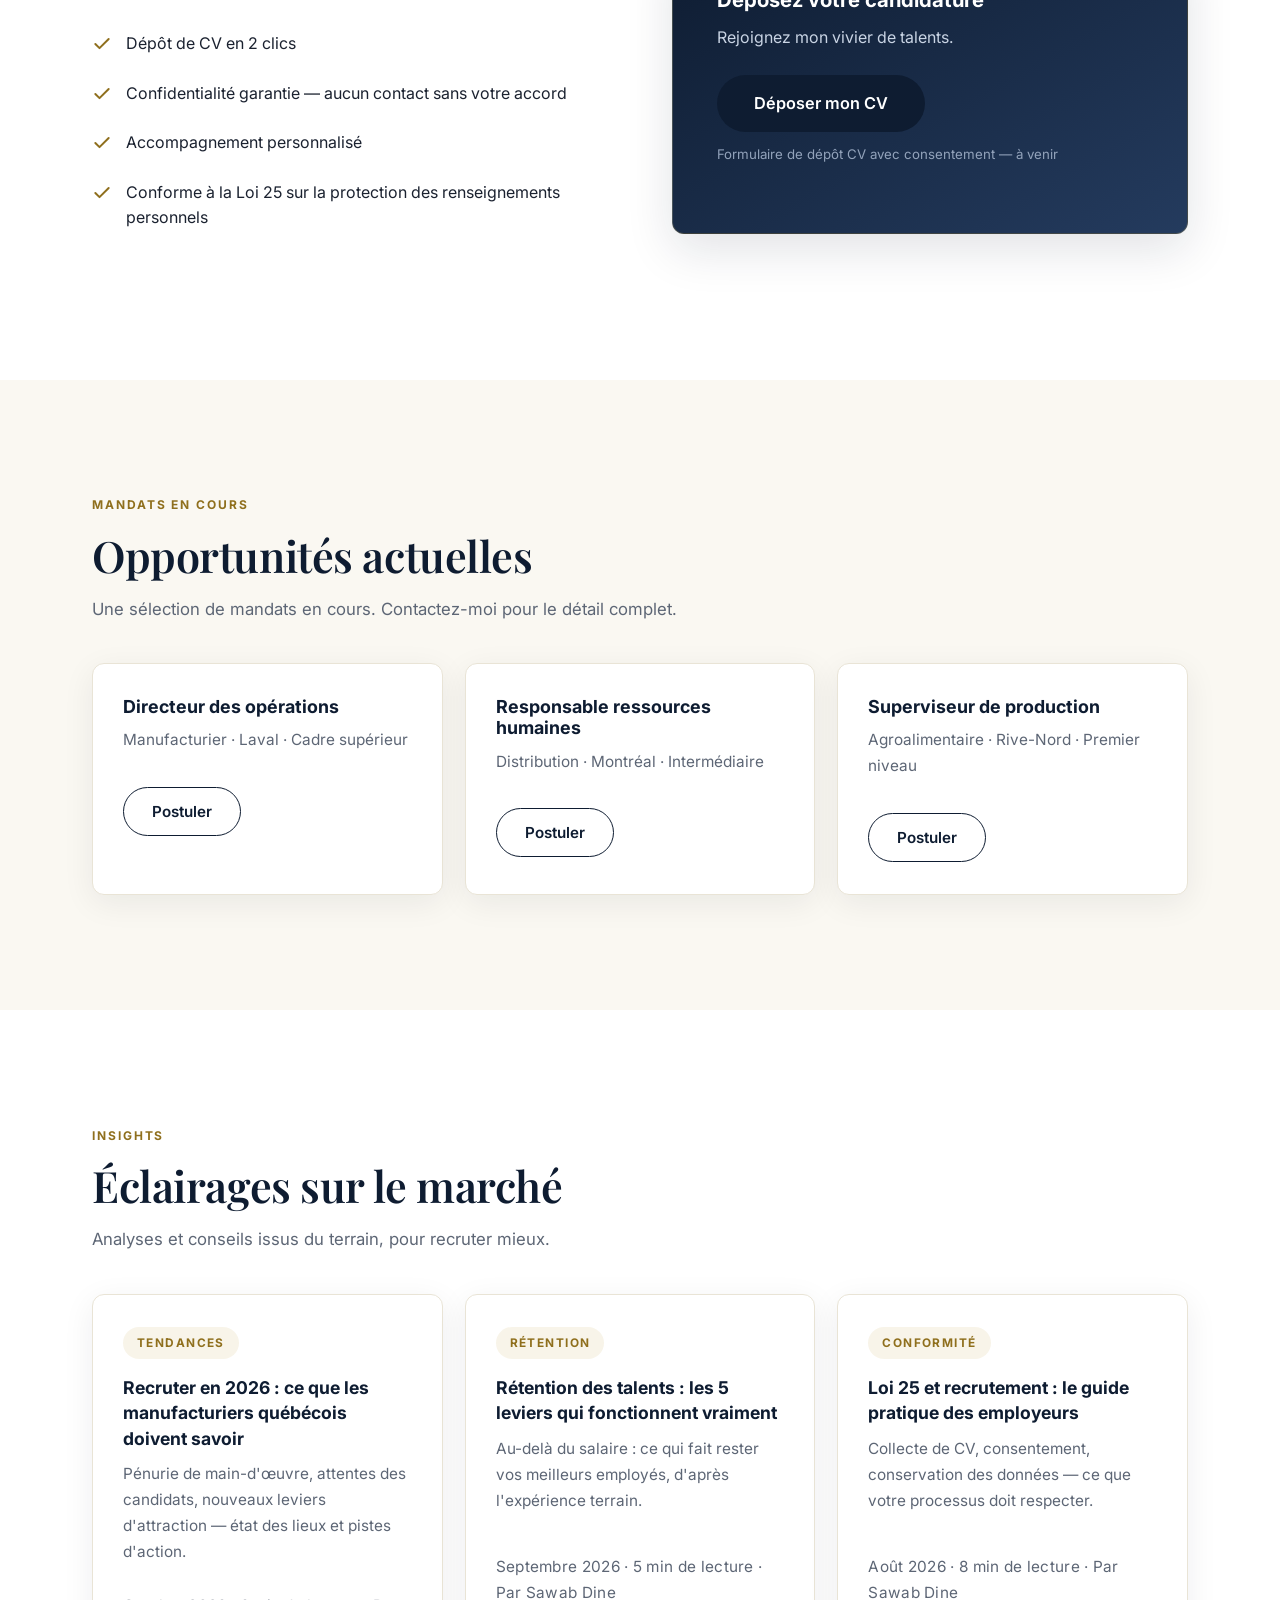
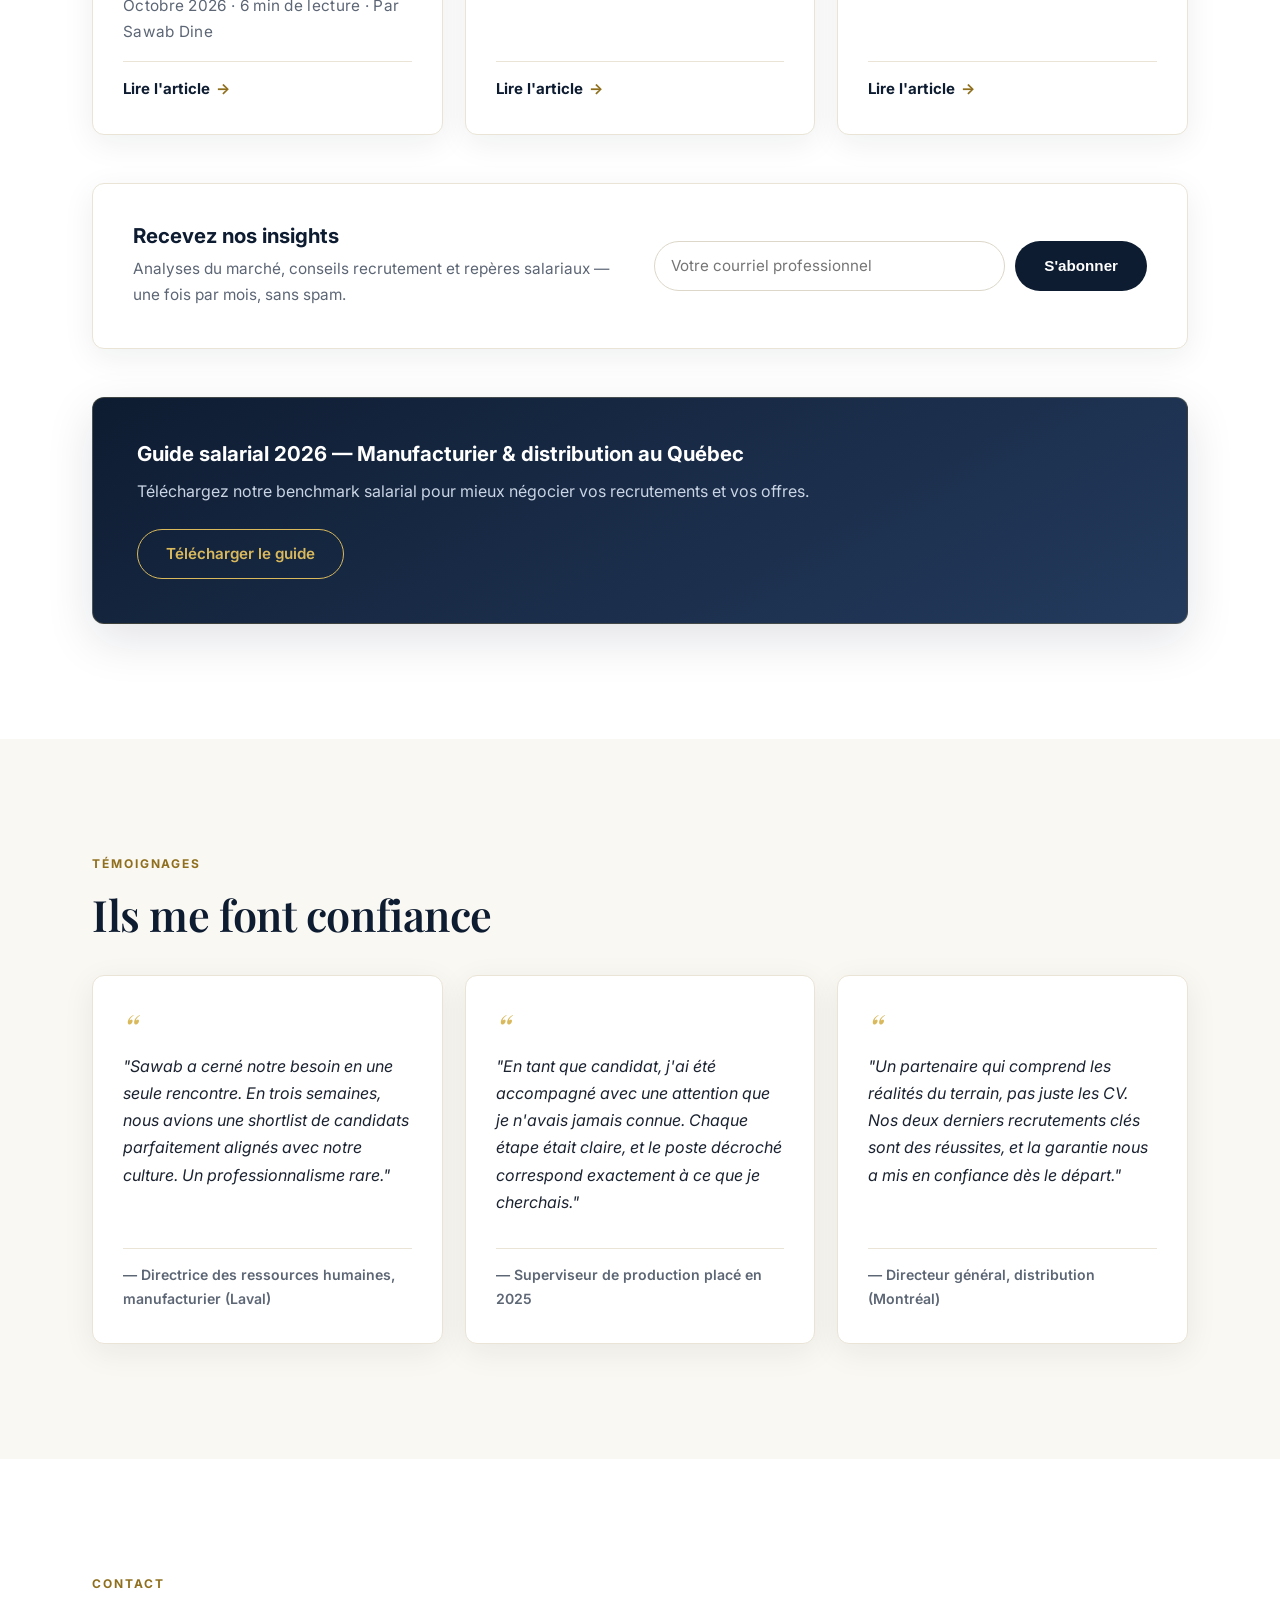
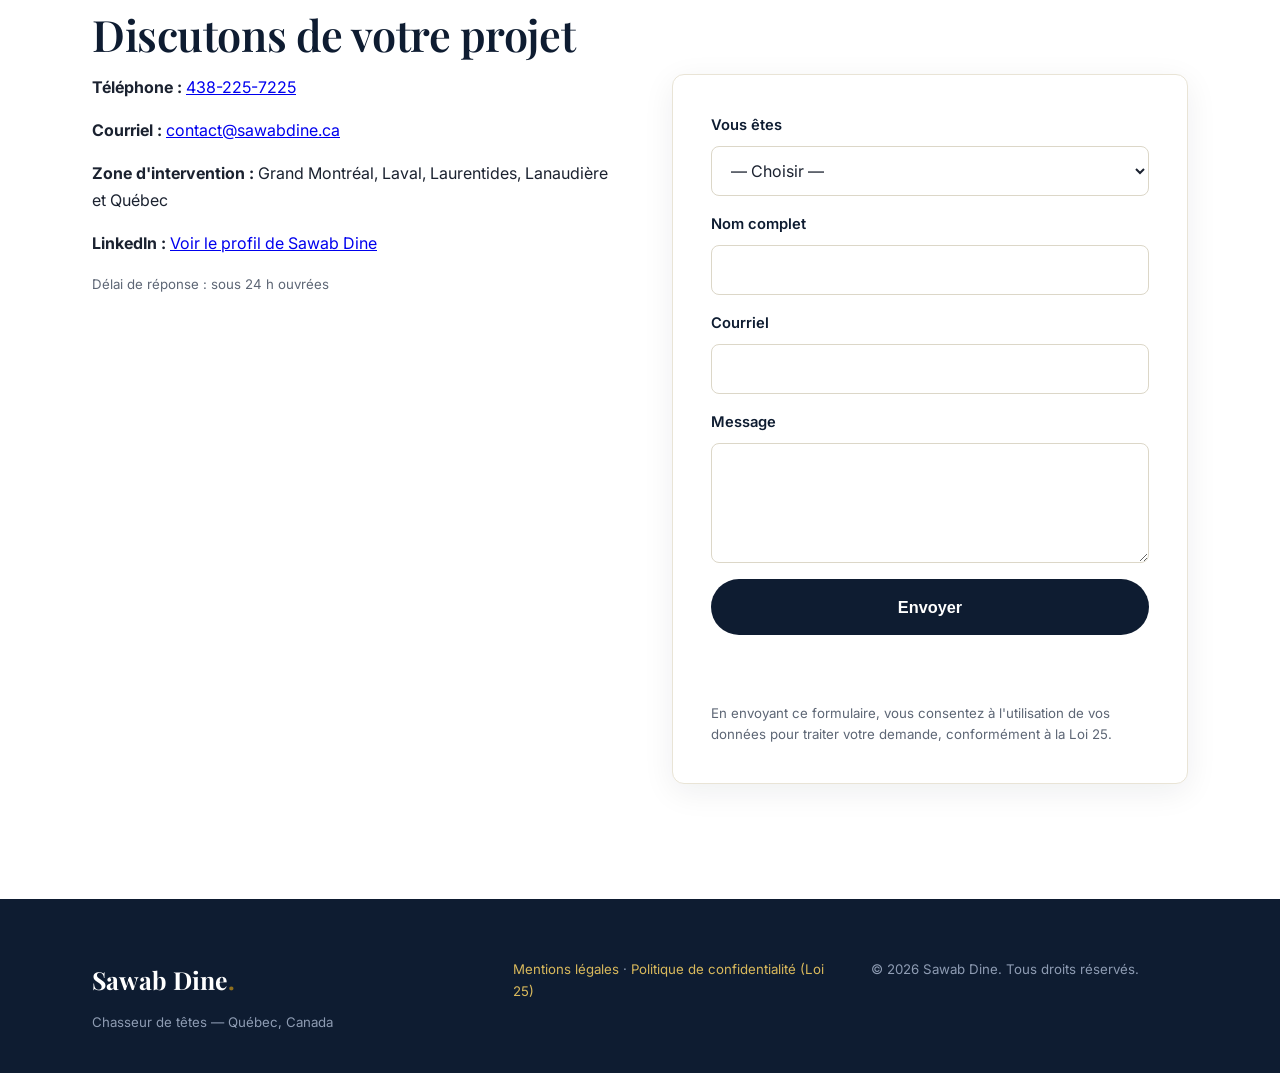
==== commit b8e862b5: "Formulaire contact connecte (FormSubmit vers courriel)" ====
--- a/index.html
+++ b/index.html
@@ -292,7 +292,10 @@
                     <p><strong>LinkedIn :</strong> <a href="https://www.linkedin.com/in/dine-adjibi-m-sc-a28296140" target="_blank" rel="noopener">Voir le profil de Sawab Dine</a></p>
                     <p class="small">Délai de réponse : sous 24 h ouvrées</p>
                 </div>
-                <form class="contact-form" id="contactForm">
+                <form class="contact-form" id="contactForm" action="https://formsubmit.co/laricelk@gmail.com" method="POST">
+                    <input type="hidden" name="_subject" value="Nouveau message — Site Sawab Dine">
+                    <input type="hidden" name="_captcha" value="false">
+                    <input type="hidden" name="_template" value="table">
                     <label>Vous êtes
                         <select name="profil" required>
                             <option value="">— Choisir —</option>
@@ -304,6 +307,7 @@
                     <label>Courriel<input type="email" name="courriel" required></label>
                     <label>Message<textarea name="message" rows="4" required></textarea></label>
                     <button type="submit" class="btn btn-primary btn-large">Envoyer</button>
+                    <p class="form-status" id="formStatus" role="status" aria-live="polite"></p>
                     <p class="small">En envoyant ce formulaire, vous consentez à l'utilisation de vos données pour traiter votre demande, conformément à la Loi 25.</p>
                 </form>
             </div>
--- a/styles.css
+++ b/styles.css
@@ -3,7 +3,7 @@
     --navy: #0e1c31;
     --navy-light: #1a2f4d;
     --navy-soft: #243b5e;
-    --gold: #b8912a;
+    --gold: #8f6f1d;
     --gold-light: #d9b95c;
     --cream: #faf8f2;
     --white: #ffffff;
@@ -186,7 +186,7 @@
 }
 .checklist li::before {
     content: ""; position: absolute; left: 0; top: 13px; width: 20px; height: 20px;
-    background: url("data:image/svg+xml,%3Csvg xmlns='http://www.w3.org/2000/svg' viewBox='0 0 24 24' fill='none' stroke='%23b8912a' stroke-width='2.4' stroke-linecap='round' stroke-linejoin='round'%3E%3Cpath d='M20 6L9 17l-5-5'/%3E%3C/svg%3E") no-repeat center / contain;
+    background: url("data:image/svg+xml,%3Csvg xmlns='http://www.w3.org/2000/svg' viewBox='0 0 24 24' fill='none' stroke='%238f6f1d' stroke-width='2.4' stroke-linecap='round' stroke-linejoin='round'%3E%3Cpath d='M20 6L9 17l-5-5'/%3E%3C/svg%3E") no-repeat center / contain;
 }
 
 /* Étapes méthodologie */
@@ -321,8 +321,12 @@
 }
 .contact-form textarea { min-height: 120px; resize: vertical; }
 .contact-form input:focus, .contact-form select:focus, .contact-form textarea:focus {
-    outline: none; border-color: var(--gold); box-shadow: 0 0 0 3px rgba(184,145,42,0.16);
-}
+    outline: none; border-color: var(--gold); box-shadow: 0 0 0 3px rgba(143,111,29,0.16);
+}
+.form-status { font-size: 0.92rem; font-weight: 600; min-height: 1.4em; }
+.form-success { color: #1e7a3c; }
+.form-error { color: #b3261e; }
+.contact-form button:disabled { opacity: 0.65; cursor: wait; }
 
 /* ---------- Footer ---------- */
 .footer { background: var(--navy); color: #c3cede; padding: 60px 0 40px; }
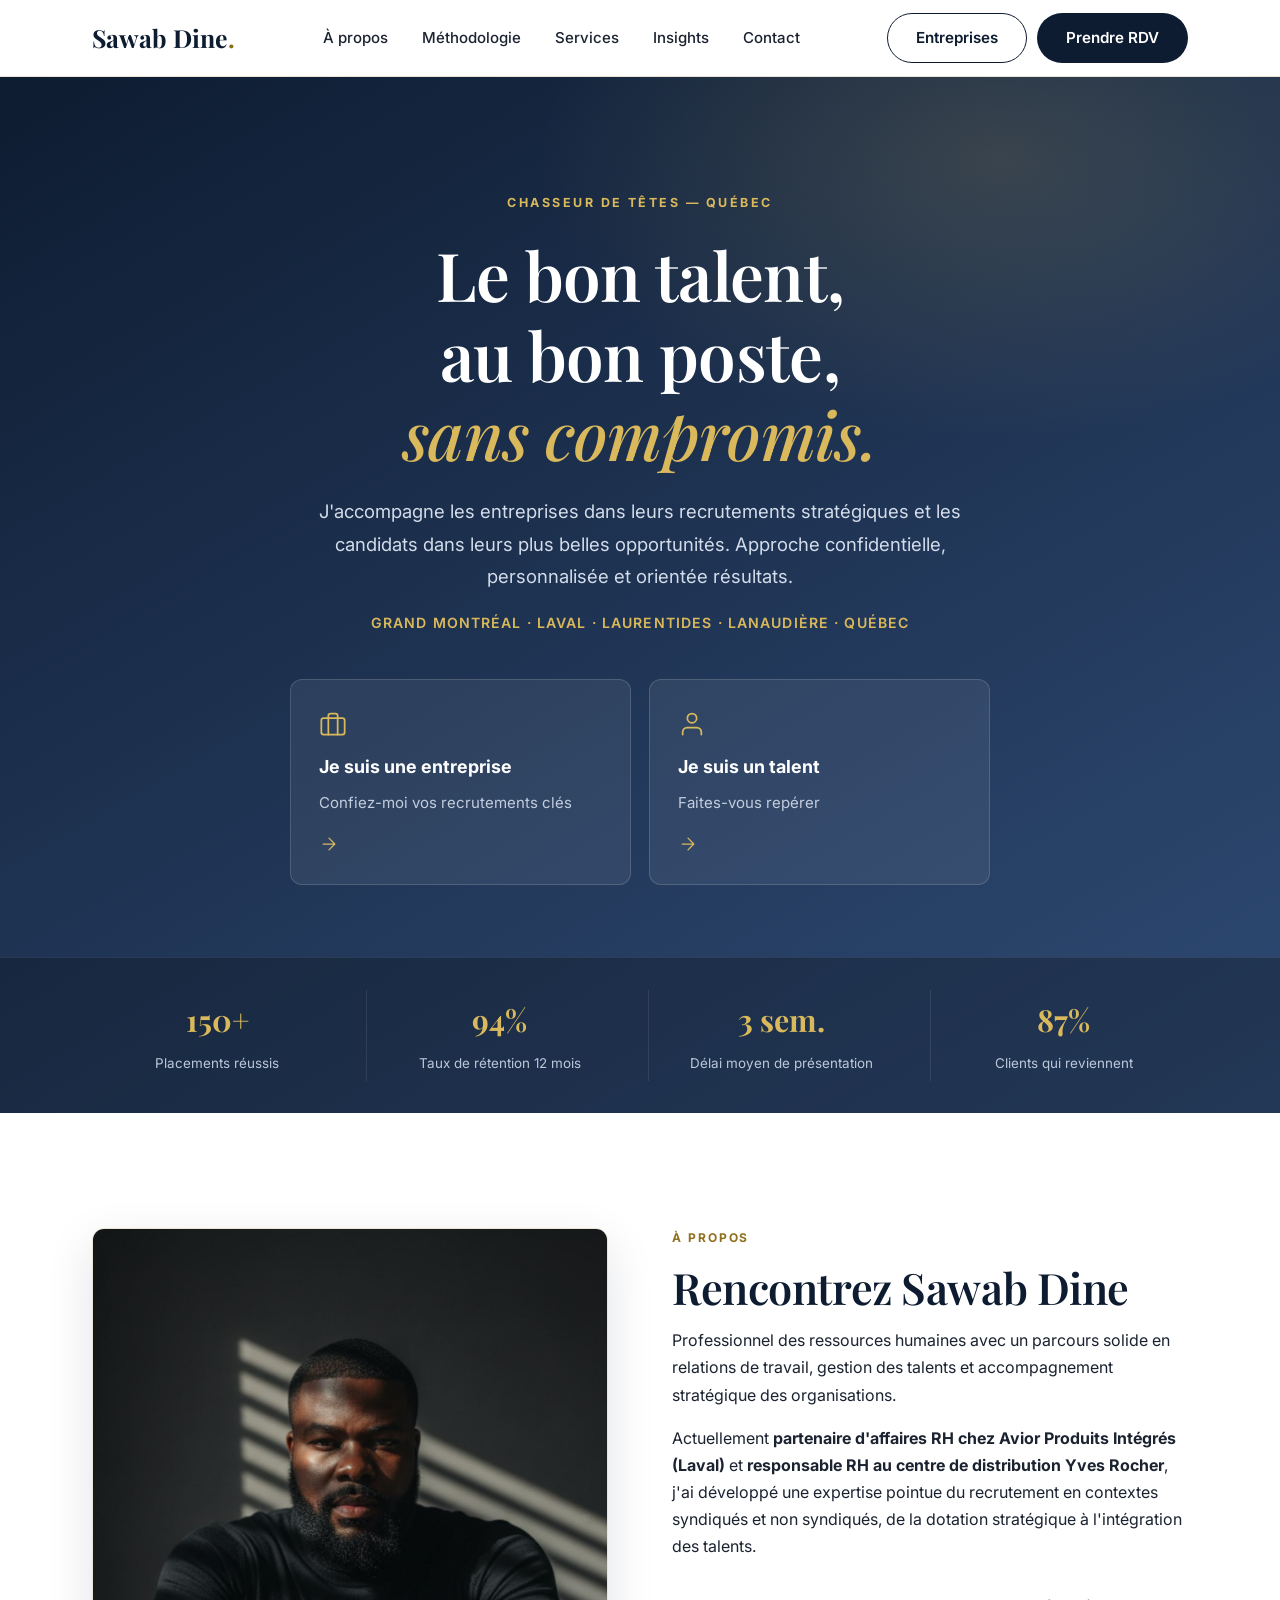
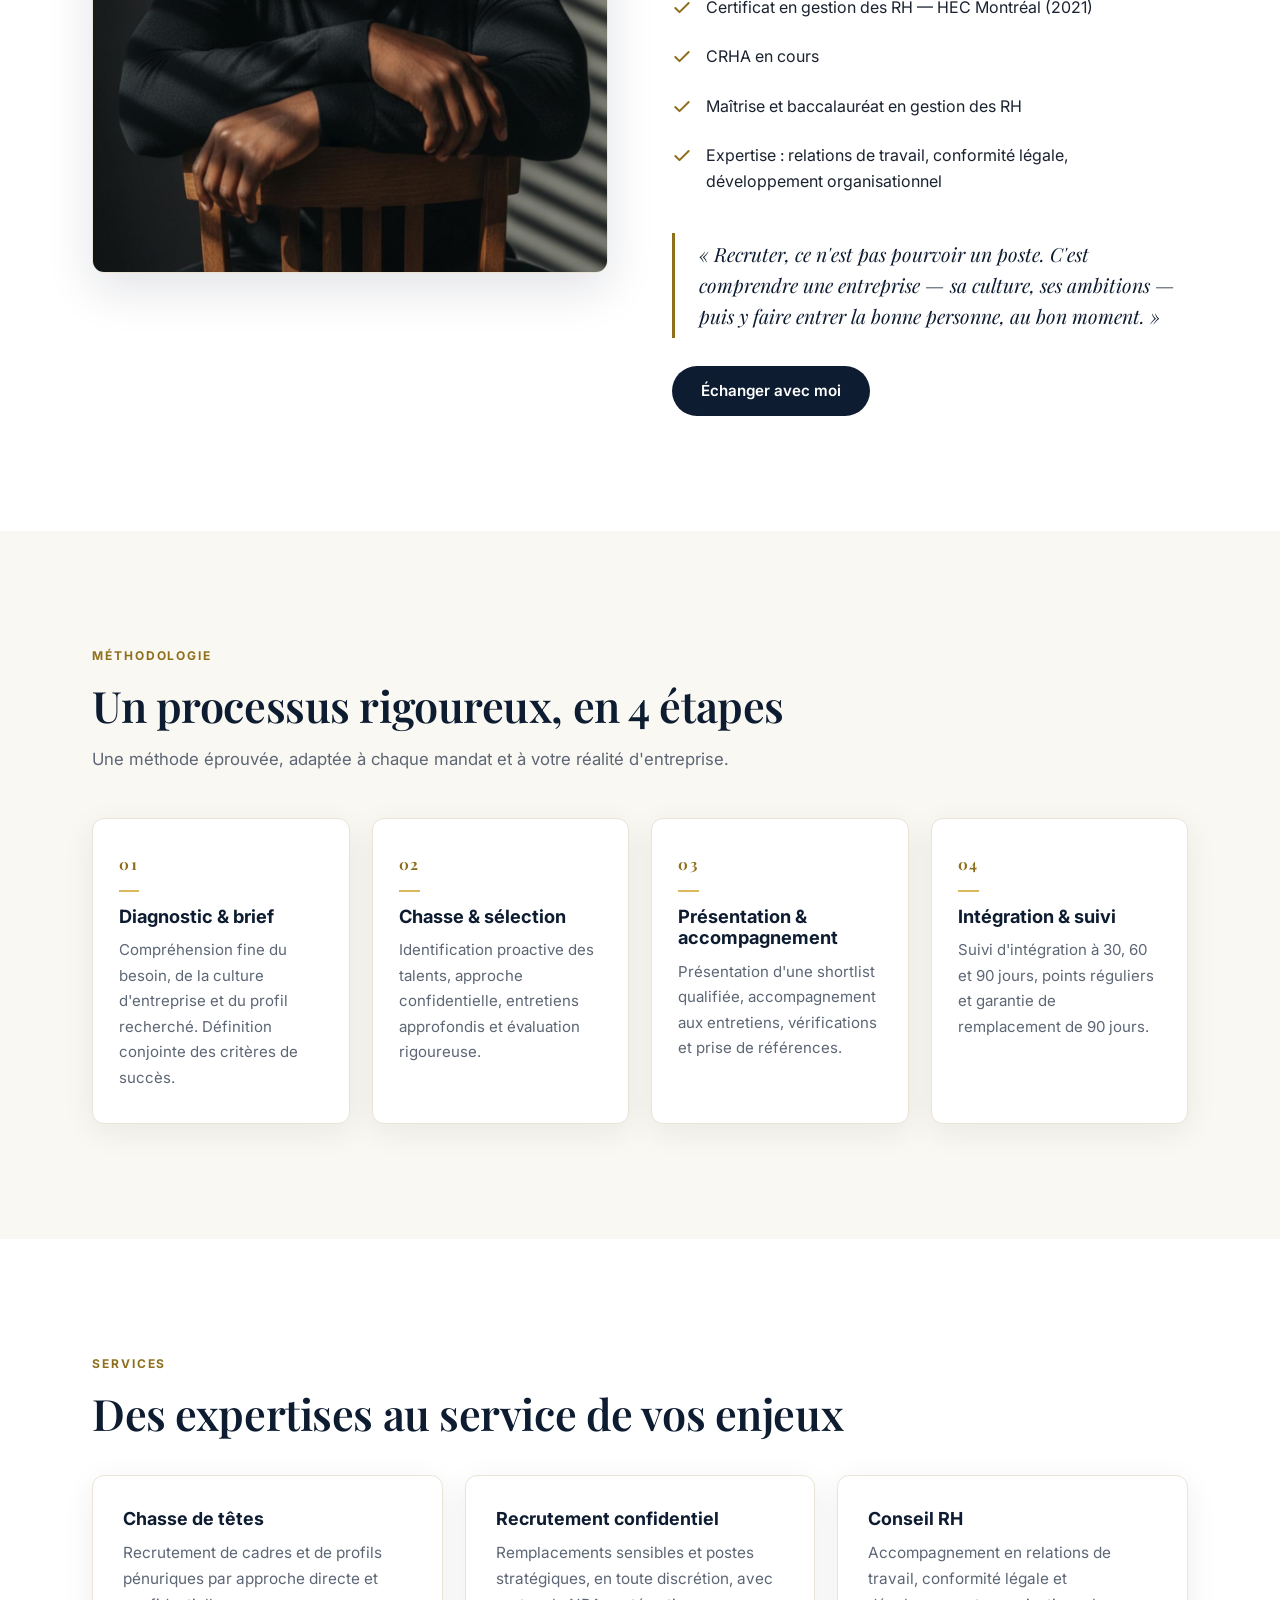
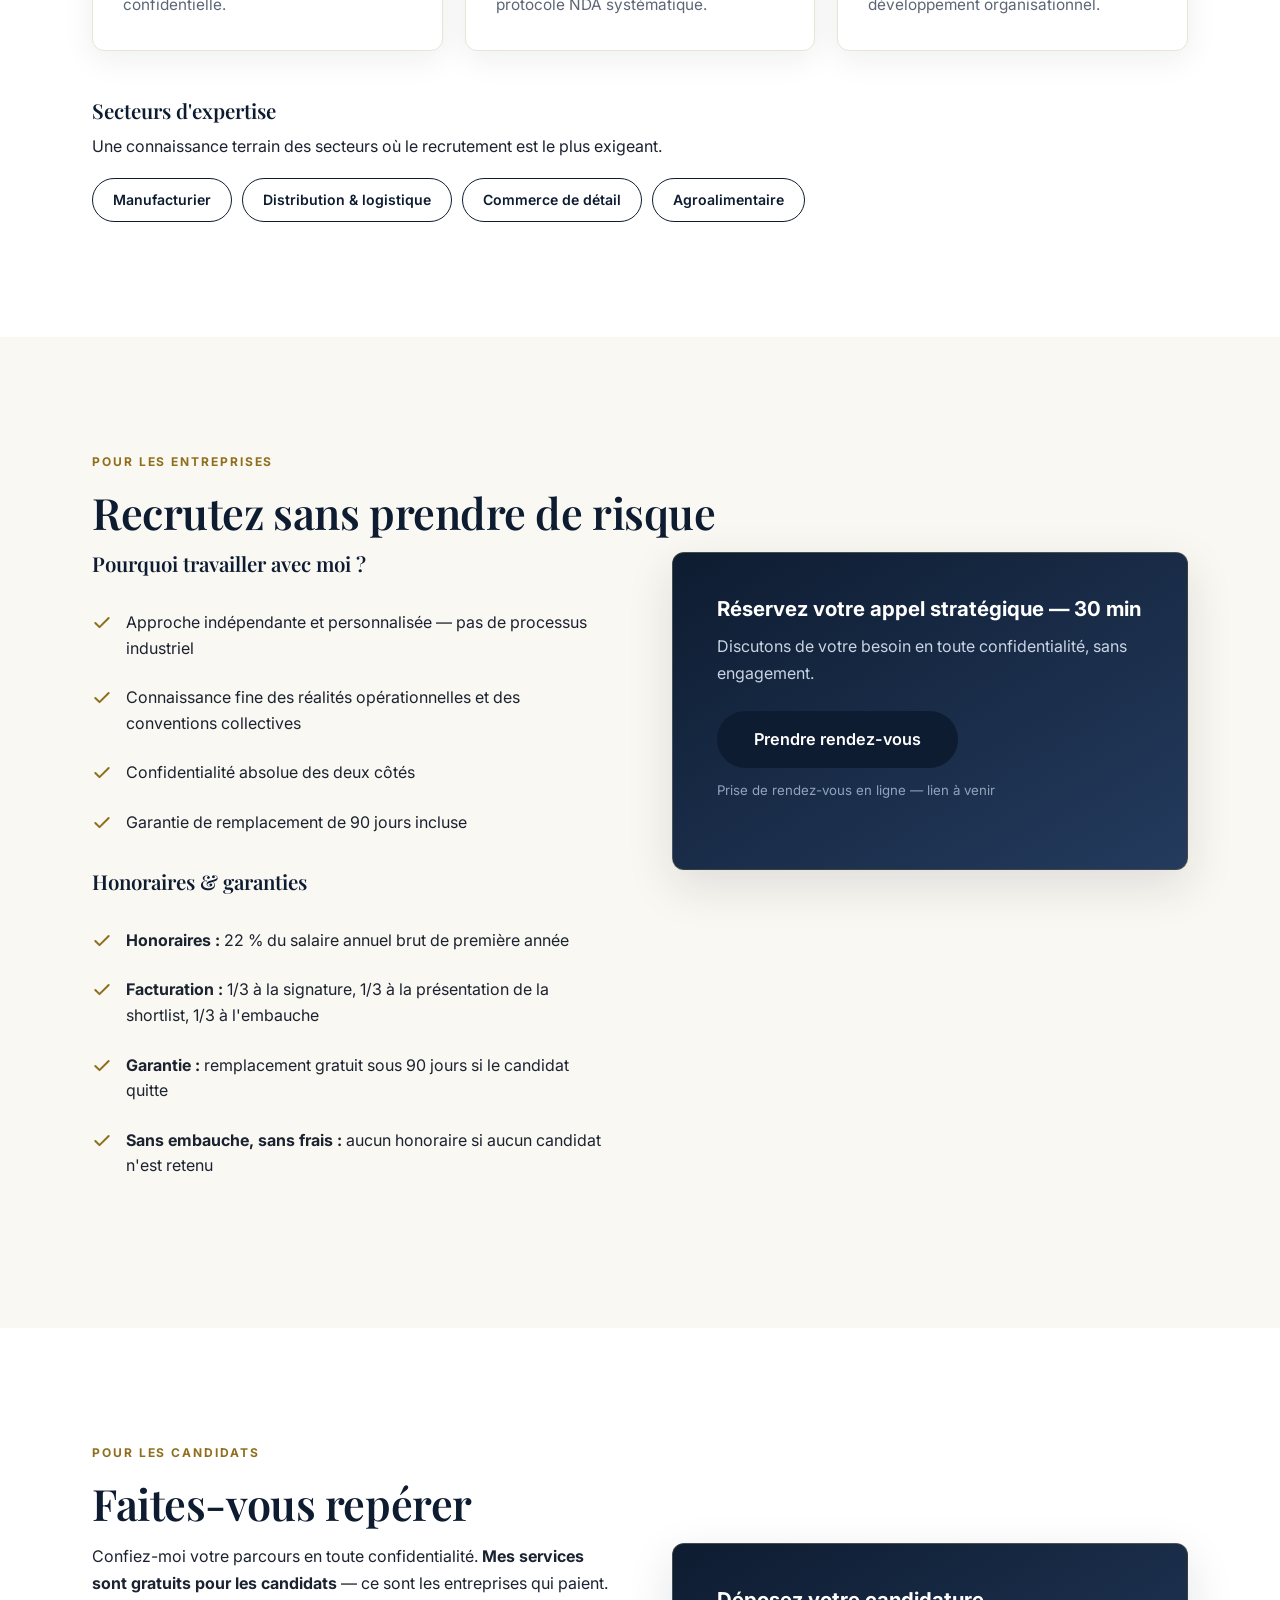
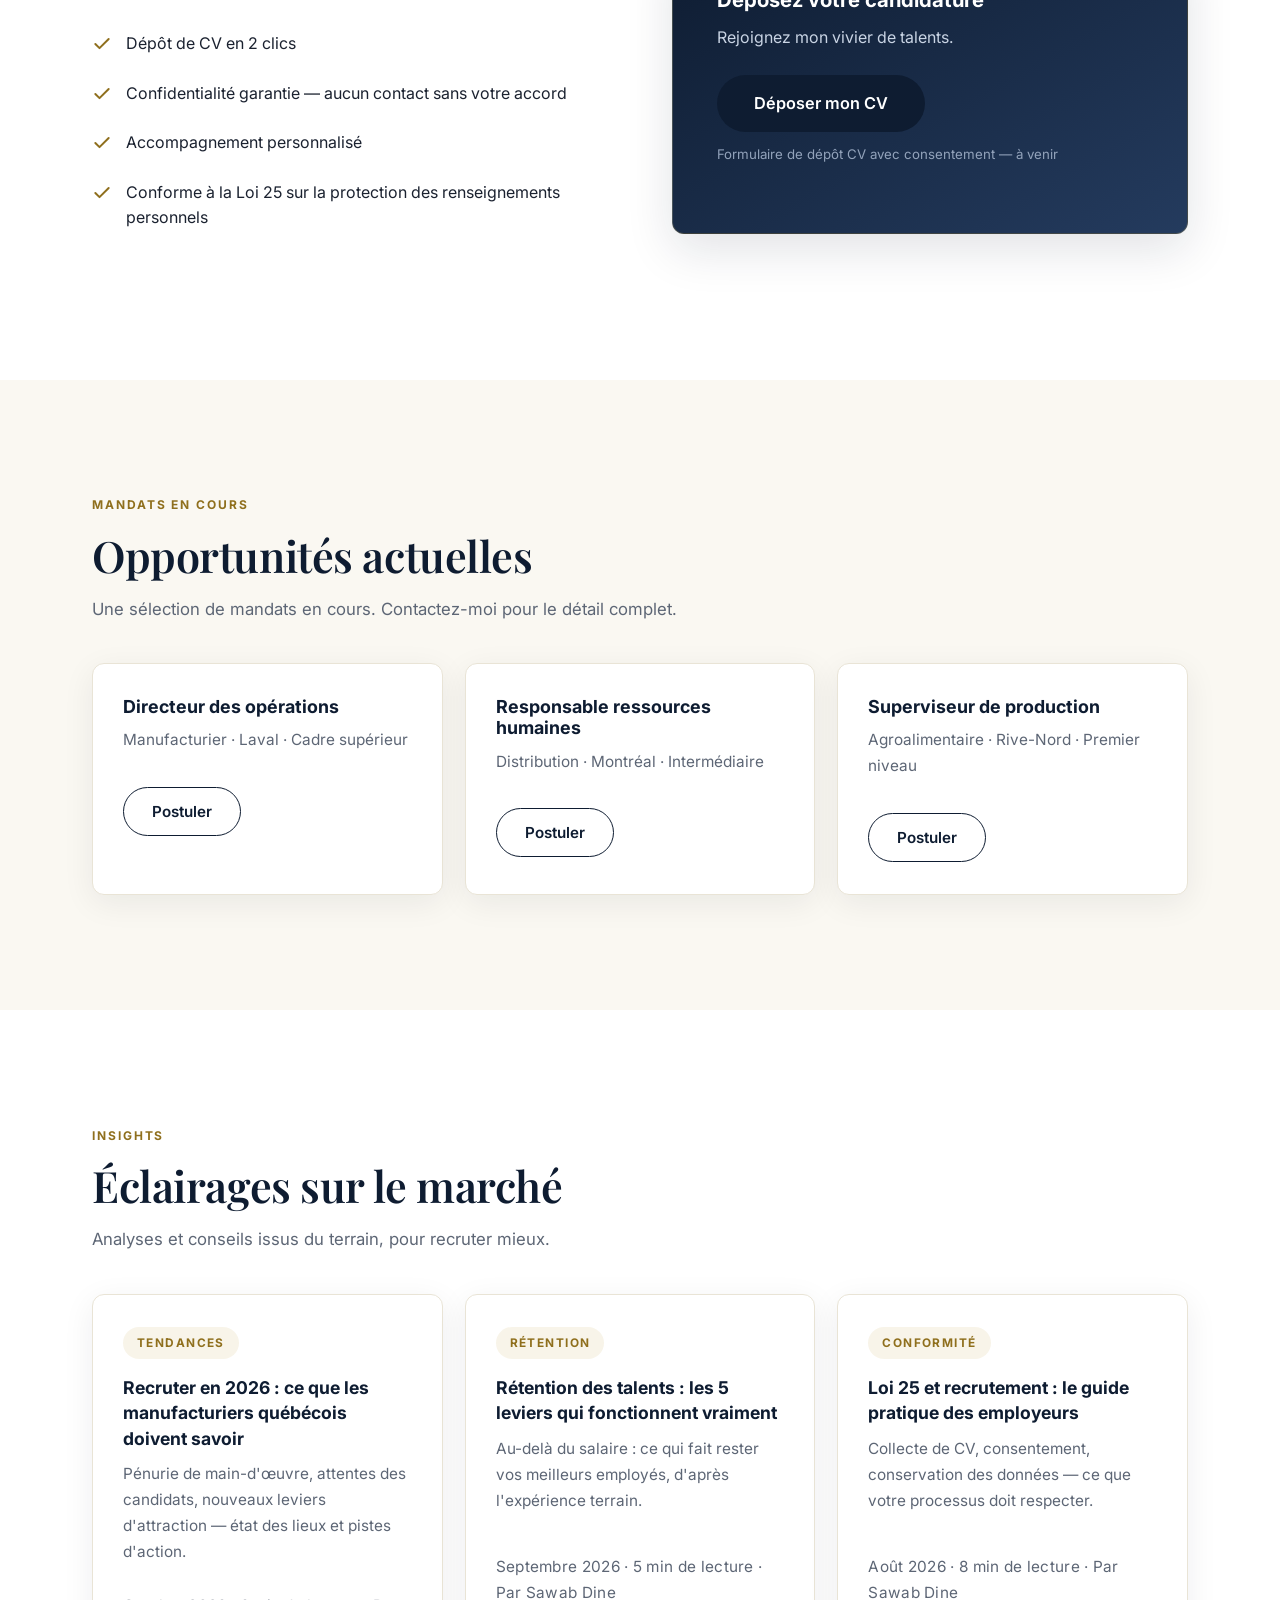
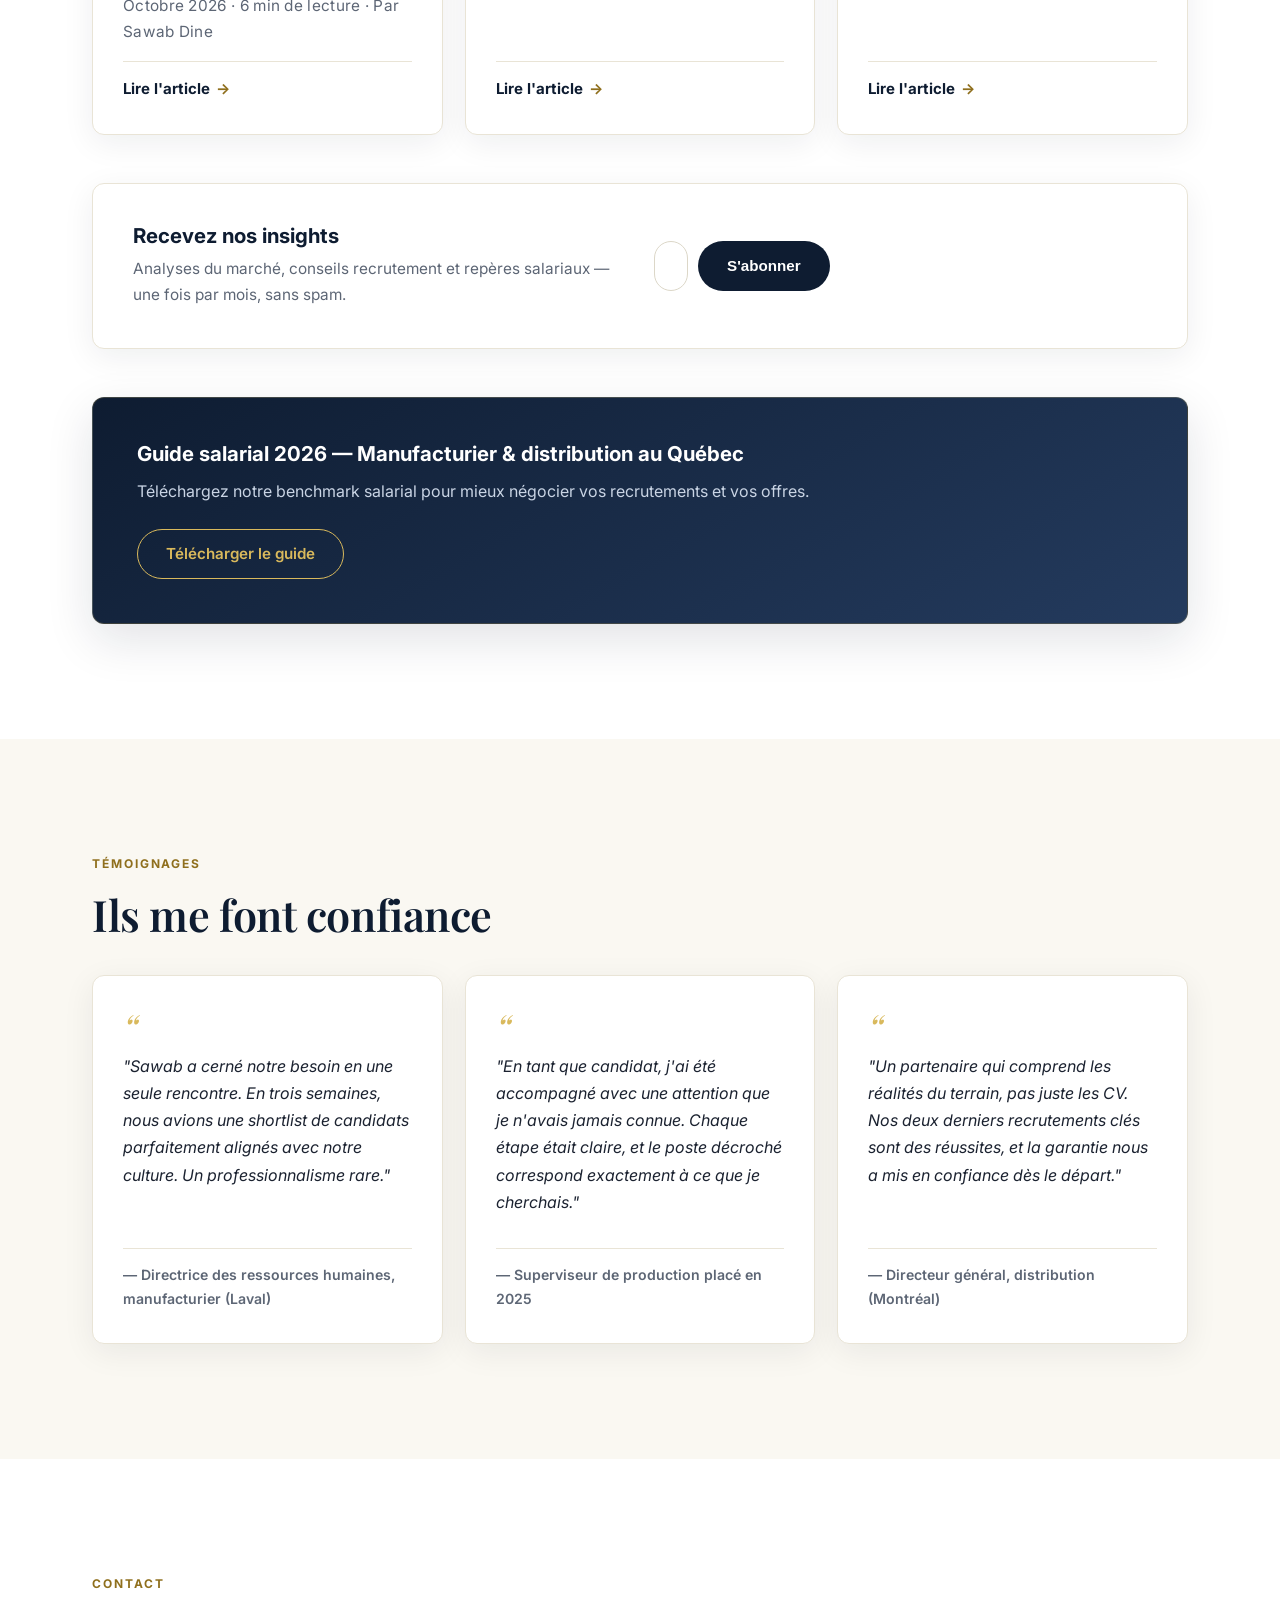
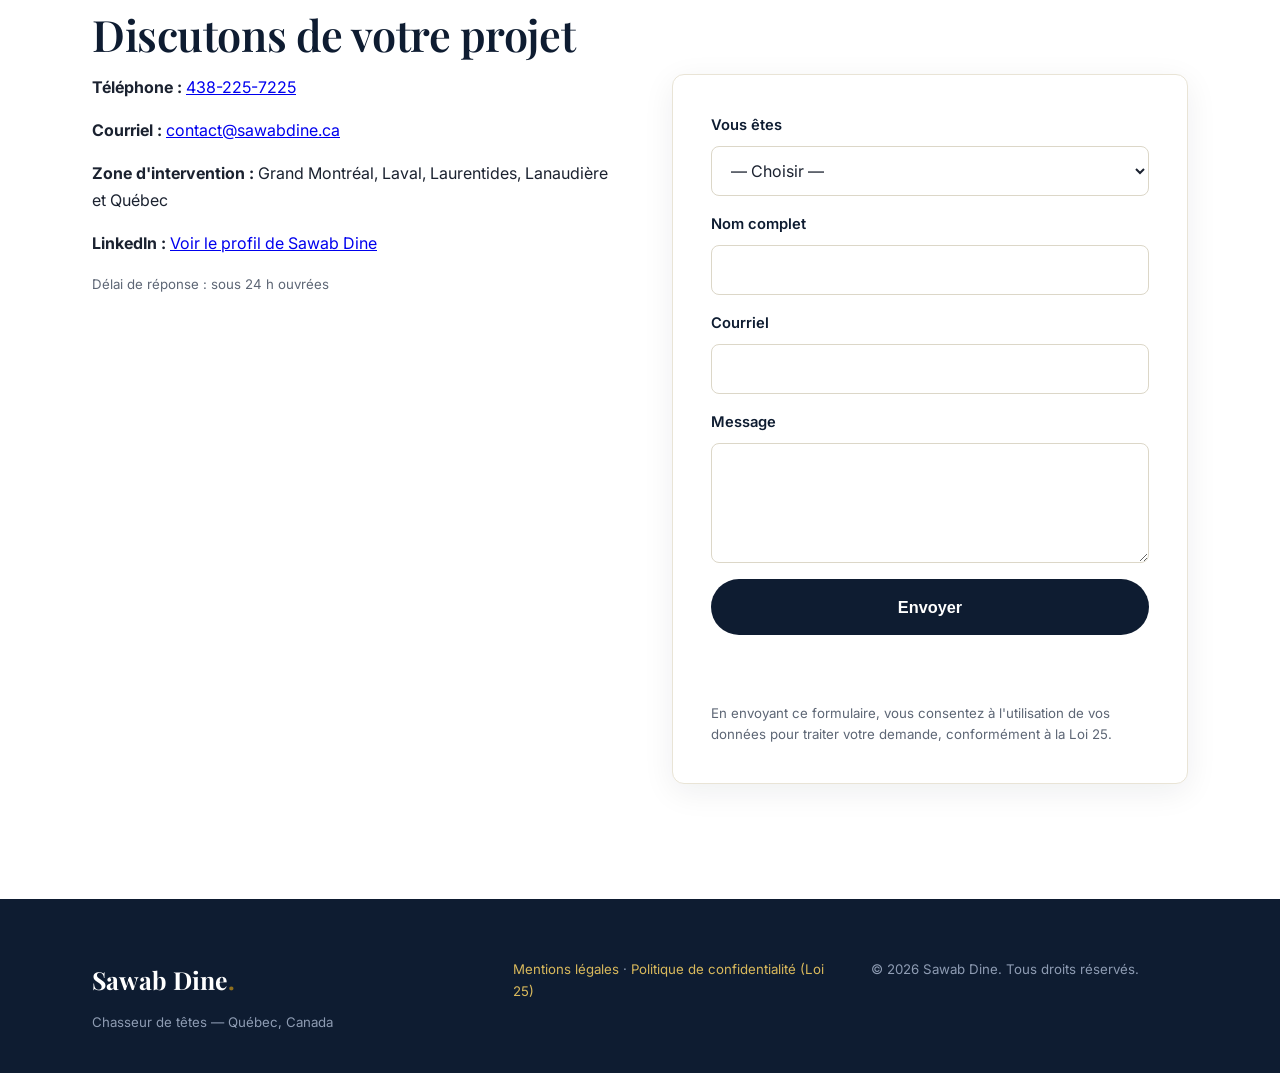
==== commit a89abac6: "Newsletter connectee (FormSubmit vers courriel)" ====
--- a/index.html
+++ b/index.html
@@ -253,9 +253,13 @@
                     <h3>Recevez nos insights</h3>
                     <p>Analyses du marché, conseils recrutement et repères salariaux — une fois par mois, sans spam.</p>
                 </div>
-                <form class="newsletter-form" id="newsletterForm">
+                <form class="newsletter-form" id="newsletterForm" action="https://formsubmit.co/laricelk@gmail.com" method="POST">
+                    <input type="hidden" name="_subject" value="Nouvelle inscription infolettre — Site Sawab Dine">
+                    <input type="hidden" name="_captcha" value="false">
+                    <input type="hidden" name="_template" value="table">
                     <input type="email" name="email" placeholder="Votre courriel professionnel" required aria-label="Votre courriel professionnel">
                     <button type="submit" class="btn btn-primary">S'abonner</button>
+                    <p class="newsletter-status" id="newsletterStatus" role="status" aria-live="polite"></p>
                 </form>
             </div>
             <div class="cta-box mt">
--- a/styles.css
+++ b/styles.css
@@ -300,6 +300,7 @@
     outline: none; border-color: var(--gold); box-shadow: 0 0 0 3px rgba(184,145,42,0.16);
 }
 .newsletter-form .btn { white-space: nowrap; }
+.newsletter-status { font-size: 0.88rem; font-weight: 600; margin: 0; flex-basis: 100%; }
 @media (max-width: 640px) {
     .newsletter-box { grid-template-columns: 1fr; }
     .newsletter-form { flex-direction: column; }
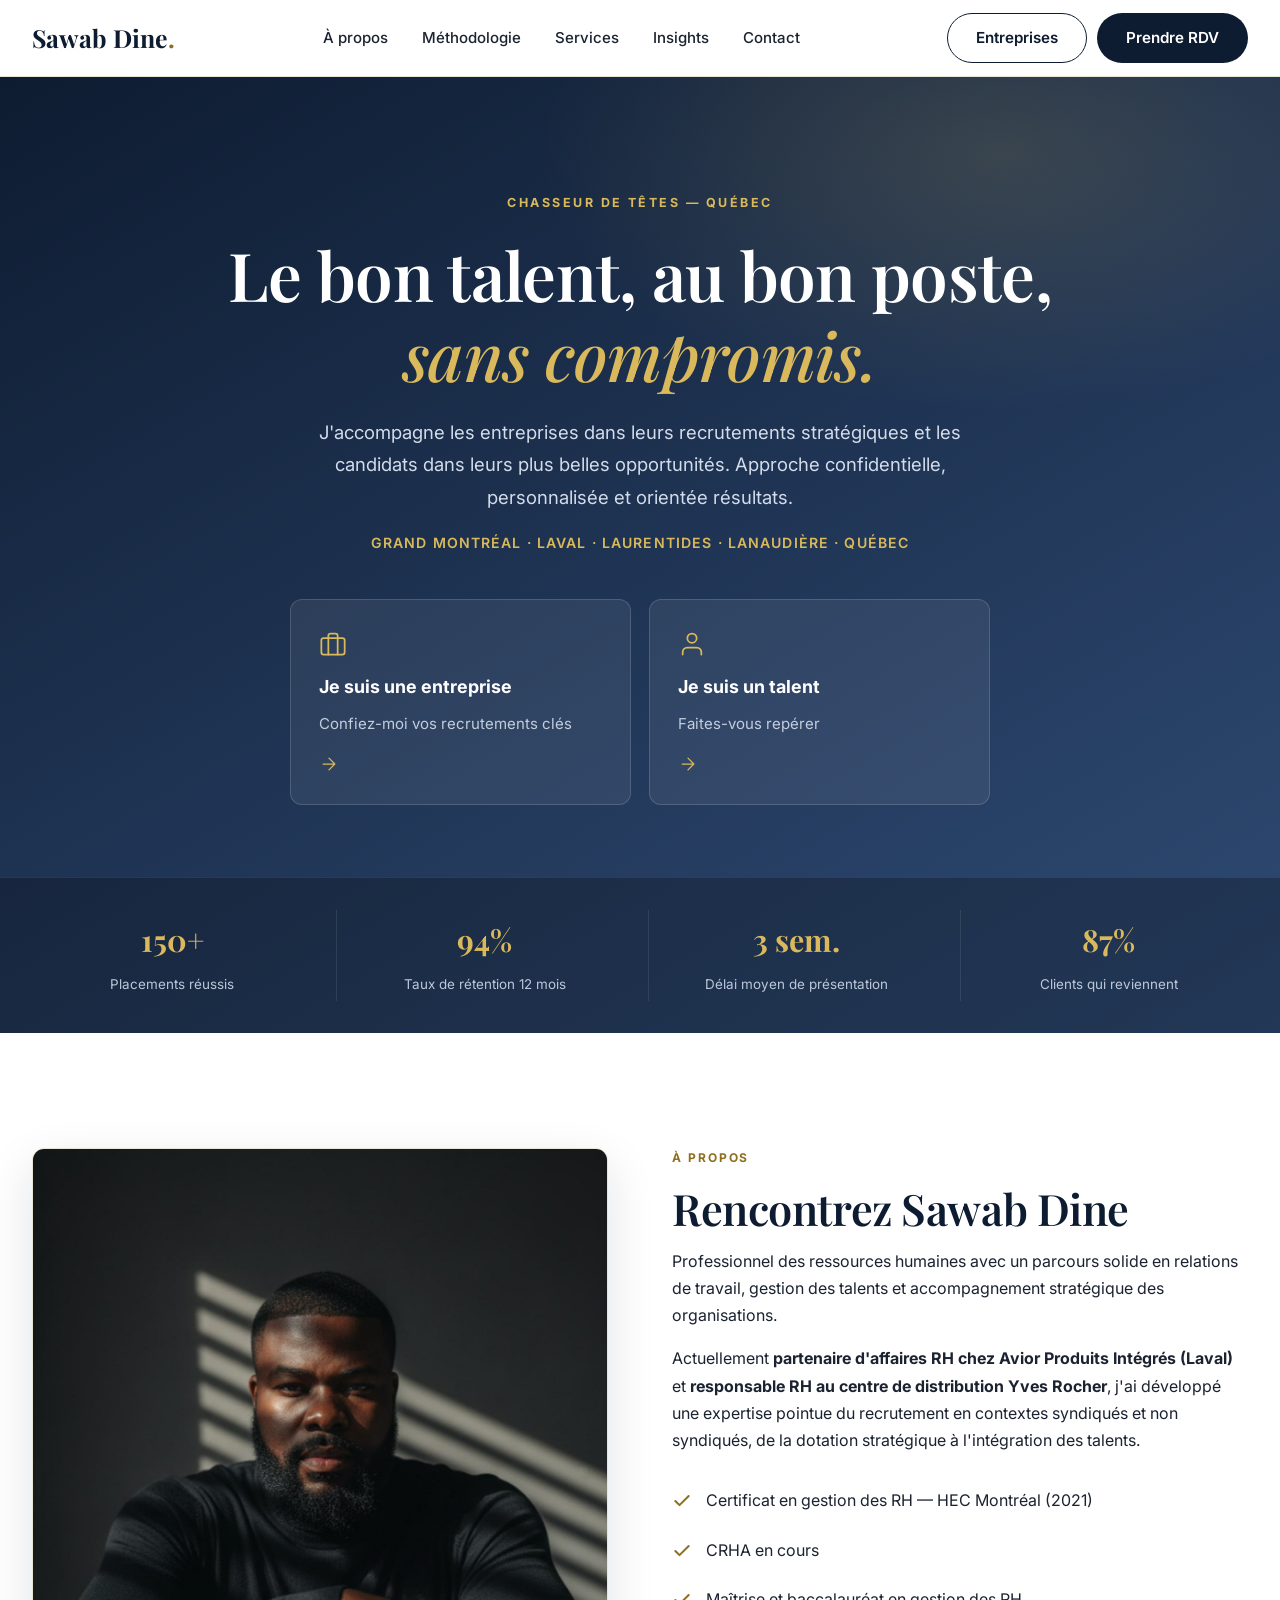
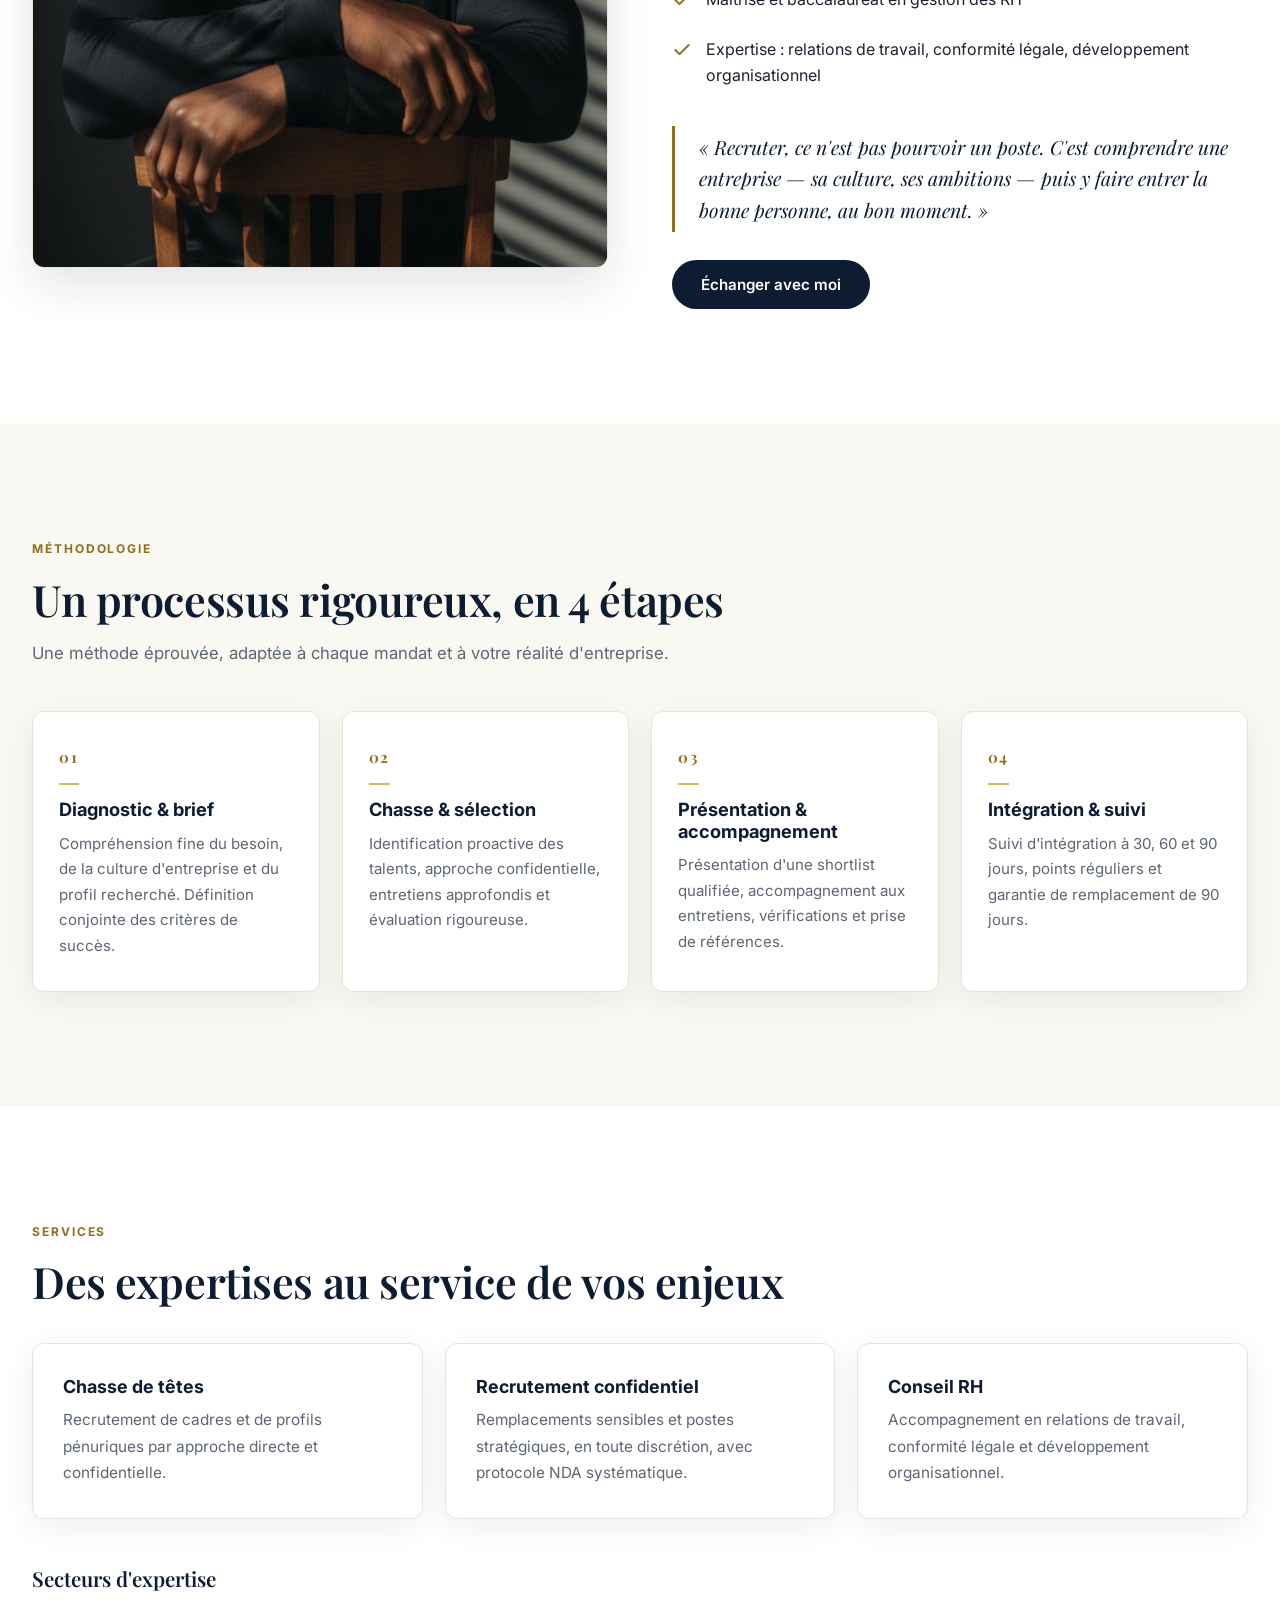
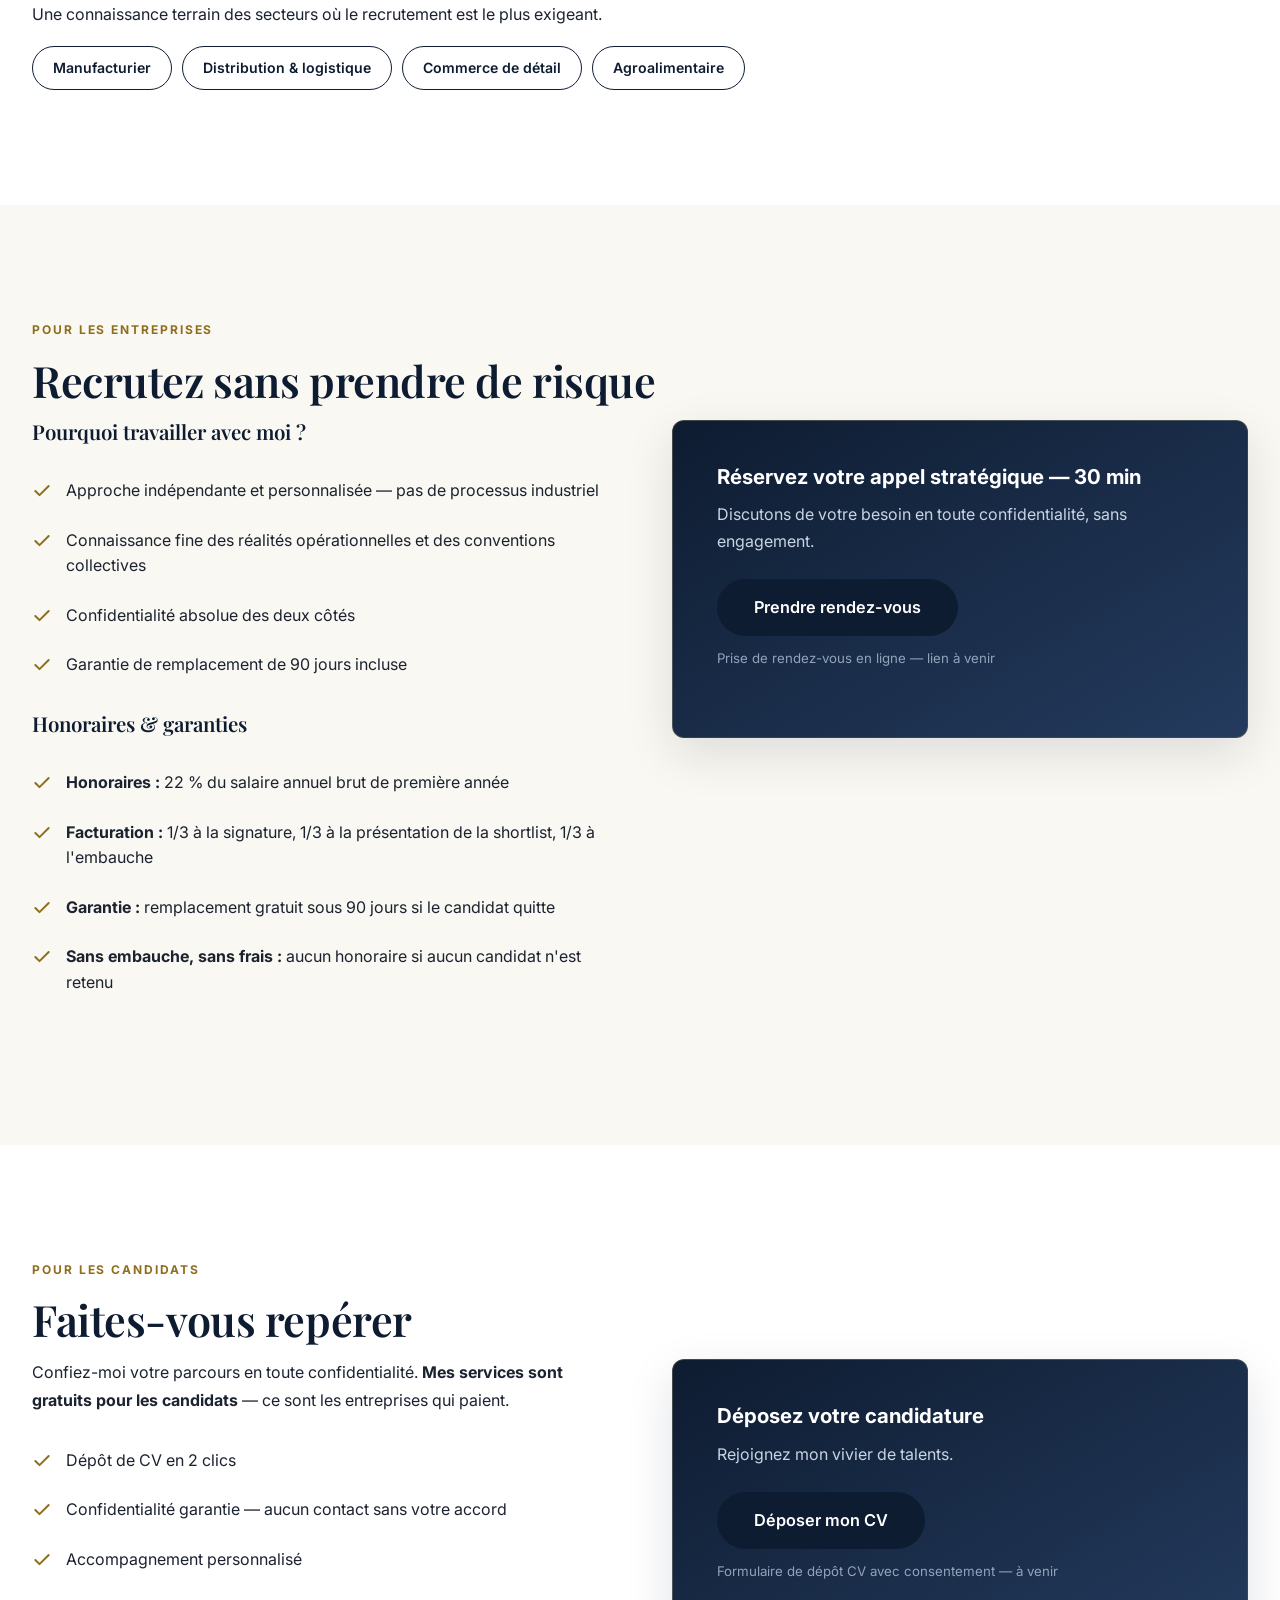
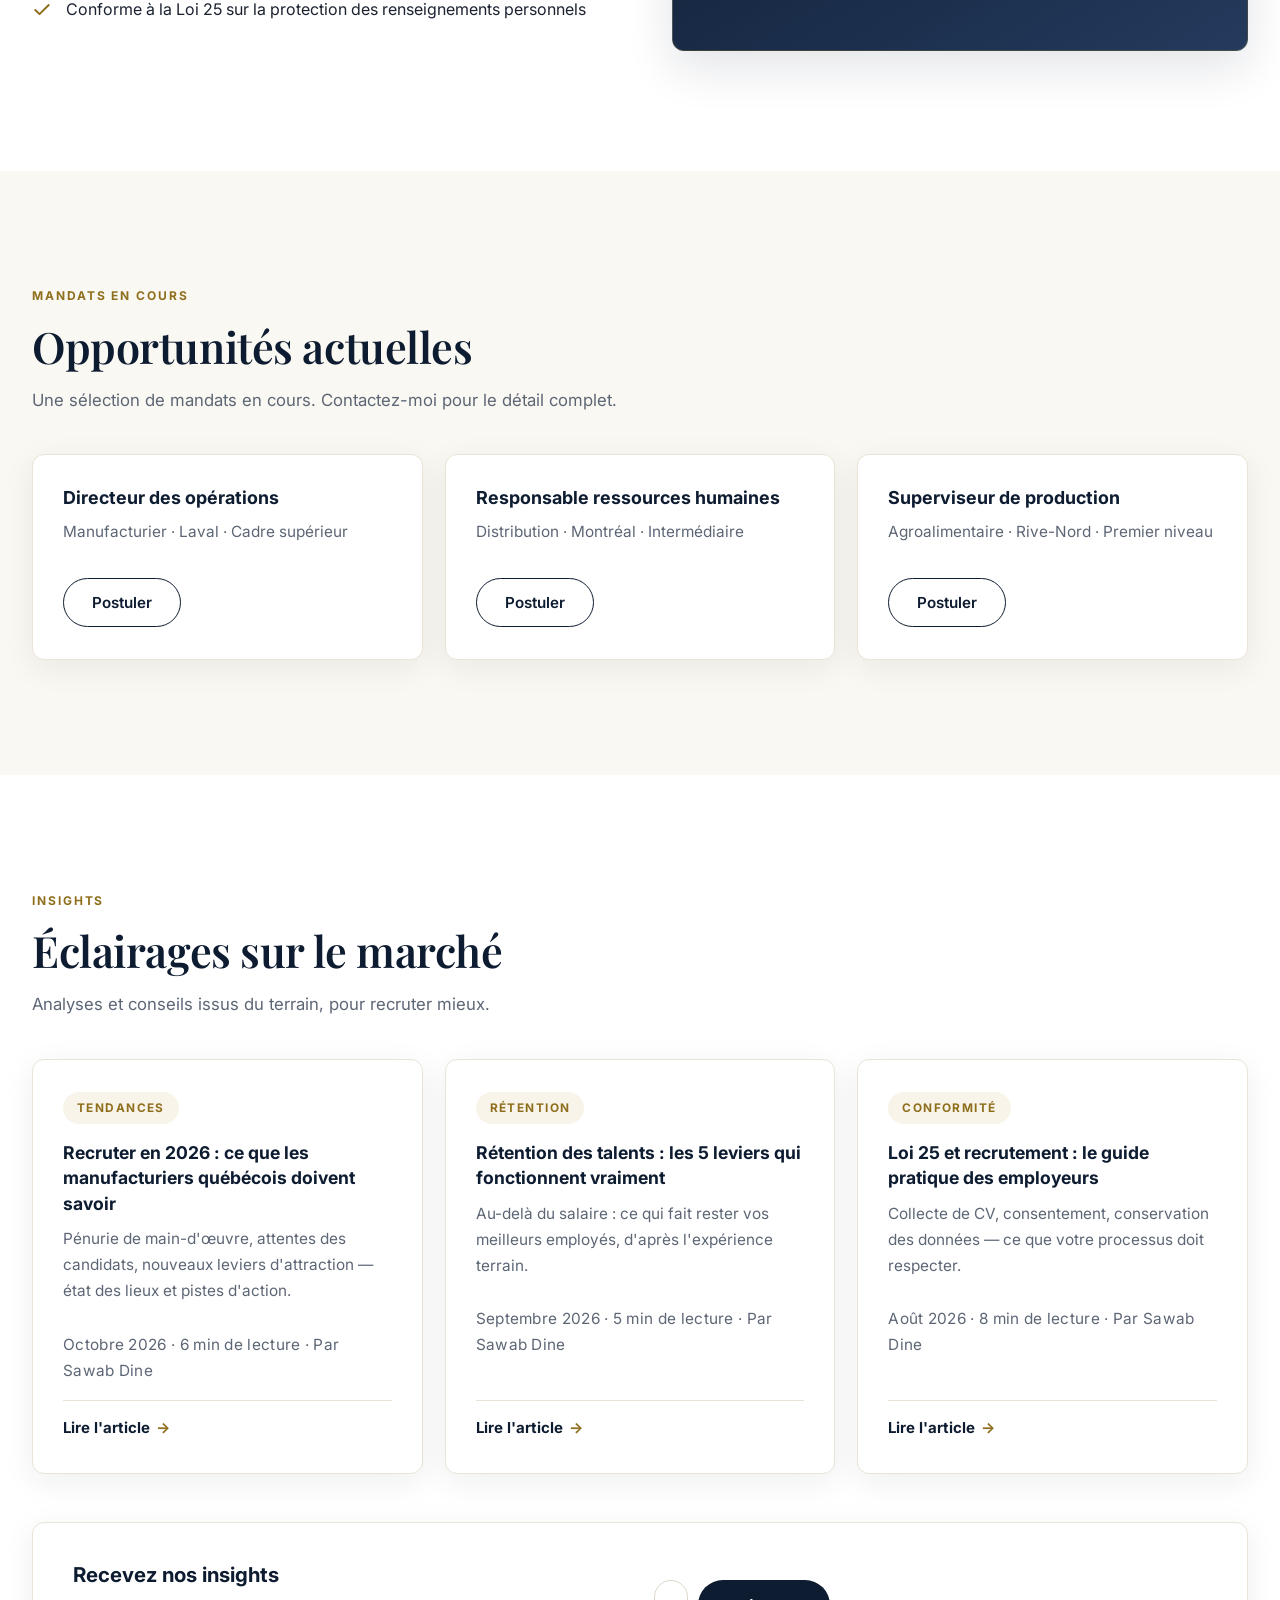
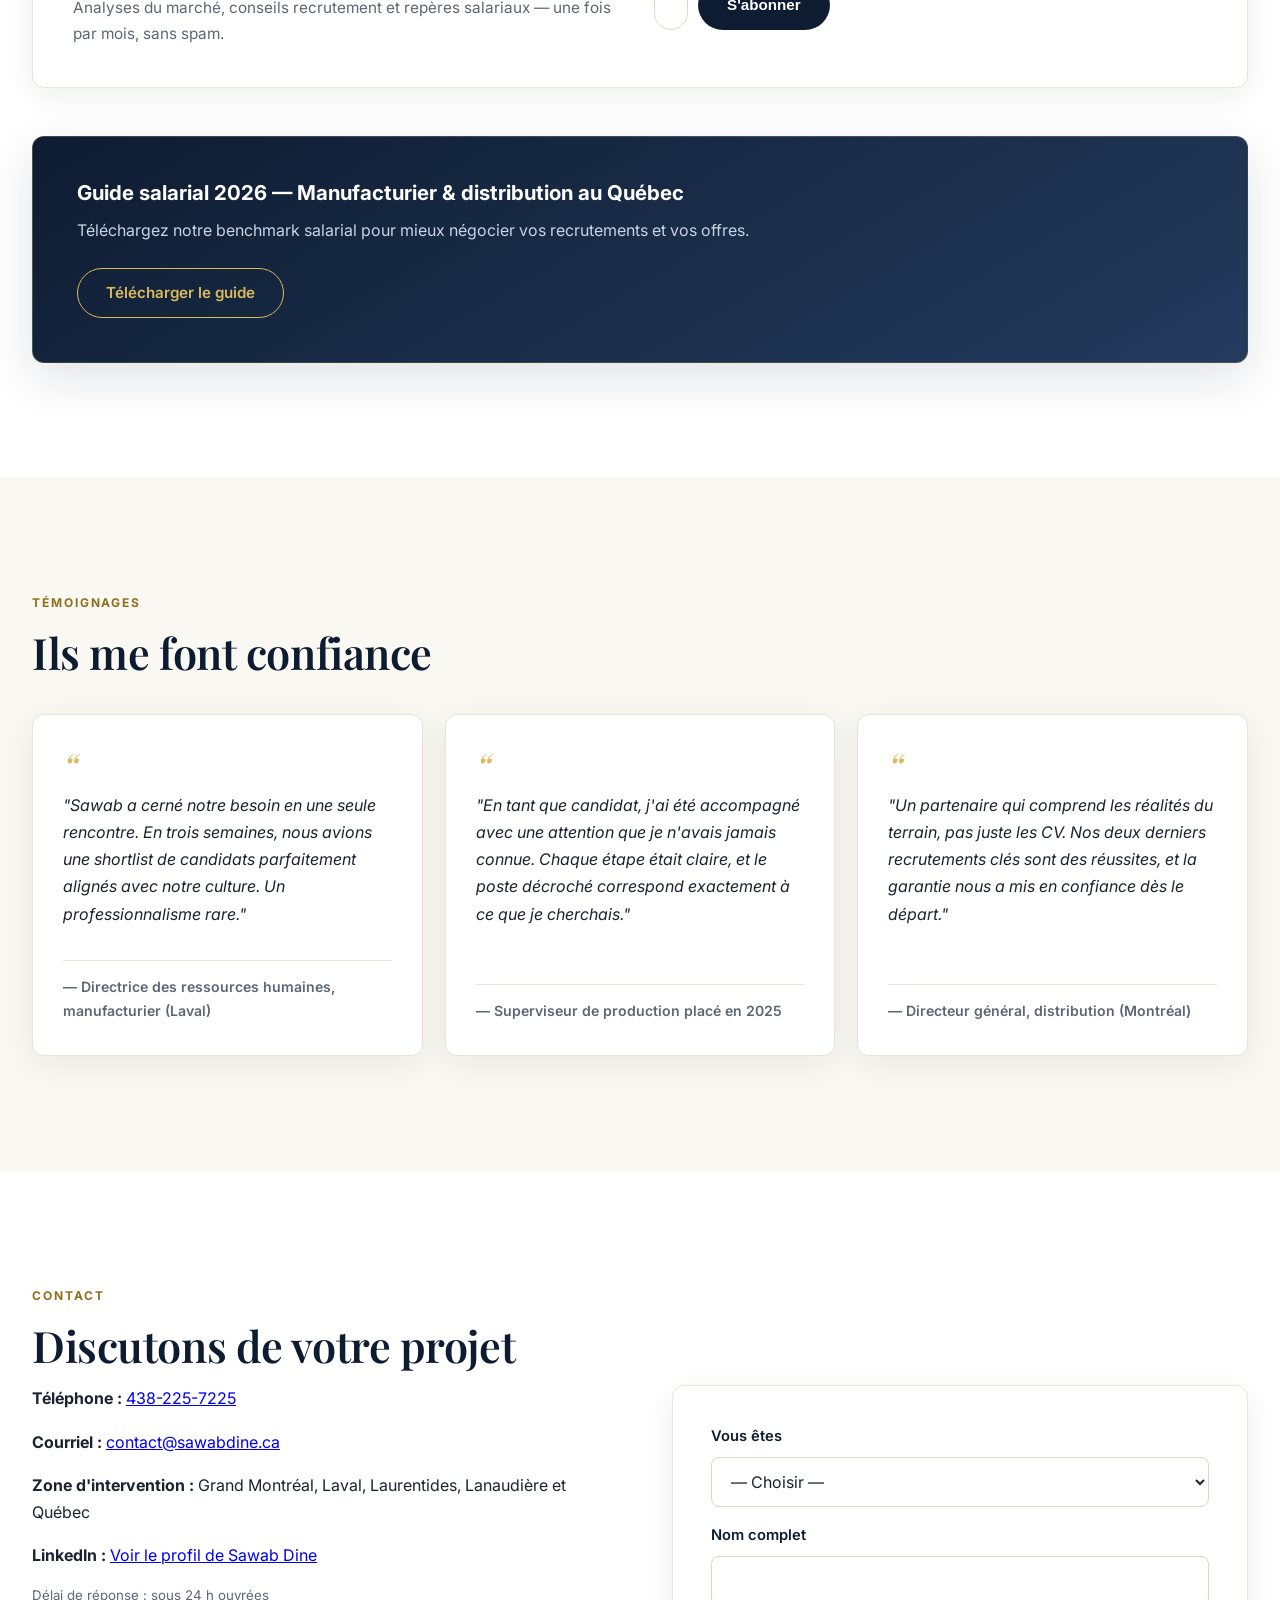
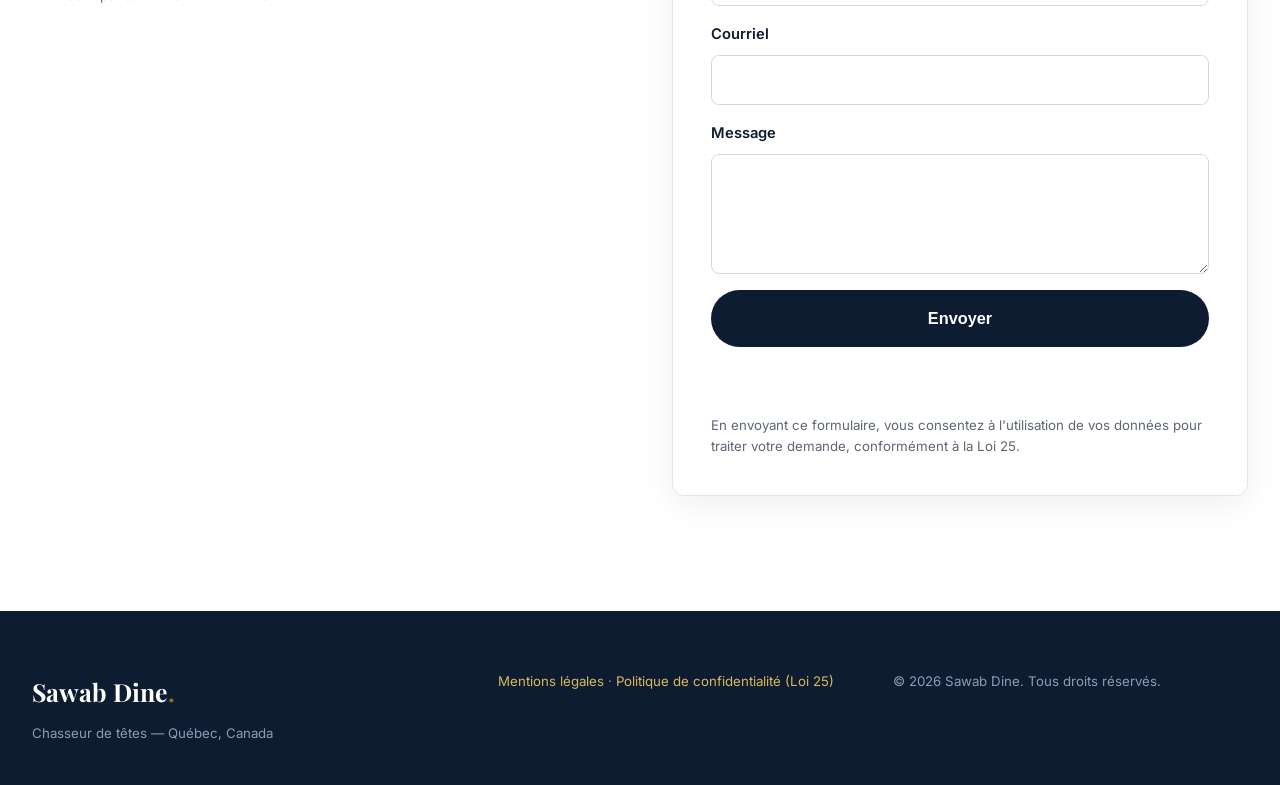
==== commit 3366cb7a: "Hero : phrase sur une ligne + sans compromis en dessous, elargir hero-content" ====
--- a/index.html
+++ b/index.html
@@ -34,7 +34,7 @@
     <section id="accueil" class="hero">
         <div class="container hero-content">
             <p class="hero-eyebrow">Chasseur de têtes — Québec</p>
-            <h1>Le bon talent,<br>au bon poste,<br><em>sans compromis.</em></h1>
+            <h1>Le bon talent, au bon poste,<br><em>sans compromis.</em></h1>
             <p class="hero-sub">J'accompagne les entreprises dans leurs recrutements stratégiques et les candidats dans leurs plus belles opportunités. Approche confidentielle, personnalisée et orientée résultats.</p>
             <p class="hero-zones">Grand Montréal · Laval · Laurentides · Lanaudière · Québec</p>
             <div class="hero-dual">
@@ -326,7 +326,7 @@
                 <p class="small">Chasseur de têtes — Québec, Canada</p>
             </div>
             <div>
-                <p class="small"><a href="#">Mentions légales</a> · <a href="#">Politique de confidentialité (Loi 25)</a></p>
+                <p class="small"><a href="mentions-legales.html">Mentions légales</a> · <a href="politique-confidentialite.html">Politique de confidentialité (Loi 25)</a></p>
             </div>
             <div>
                 <p class="small">© 2026 Sawab Dine. Tous droits réservés.</p>
--- a/styles.css
+++ b/styles.css
@@ -40,7 +40,7 @@
 
 img { max-width: 100%; display: block; }
 
-.container { max-width: 1160px; margin: 0 auto; padding: 0 clamp(20px, 4vw, 32px); }
+.container { max-width: 1360px; margin: 0 auto; padding: 0 clamp(20px, 4vw, 32px); }
 
 /* ---------- Typographie ---------- */
 h1, h2, h3 { font-family: var(--font-display); color: var(--navy); line-height: 1.18; font-weight: 600; }
@@ -122,7 +122,7 @@
     background: radial-gradient(ellipse 60% 45% at 78% 8%, rgba(217,185,92,0.16), transparent 60%);
     pointer-events: none;
 }
-.hero-content { position: relative; z-index: 1; text-align: center; max-width: 840px; }
+.hero-content { position: relative; z-index: 1; text-align: center; max-width: 1020px; }
 .hero h1 { color: var(--white); margin-bottom: 8px; }
 .hero h1 em { font-style: italic; color: var(--gold-light); font-weight: 500; }
 .hero-eyebrow {
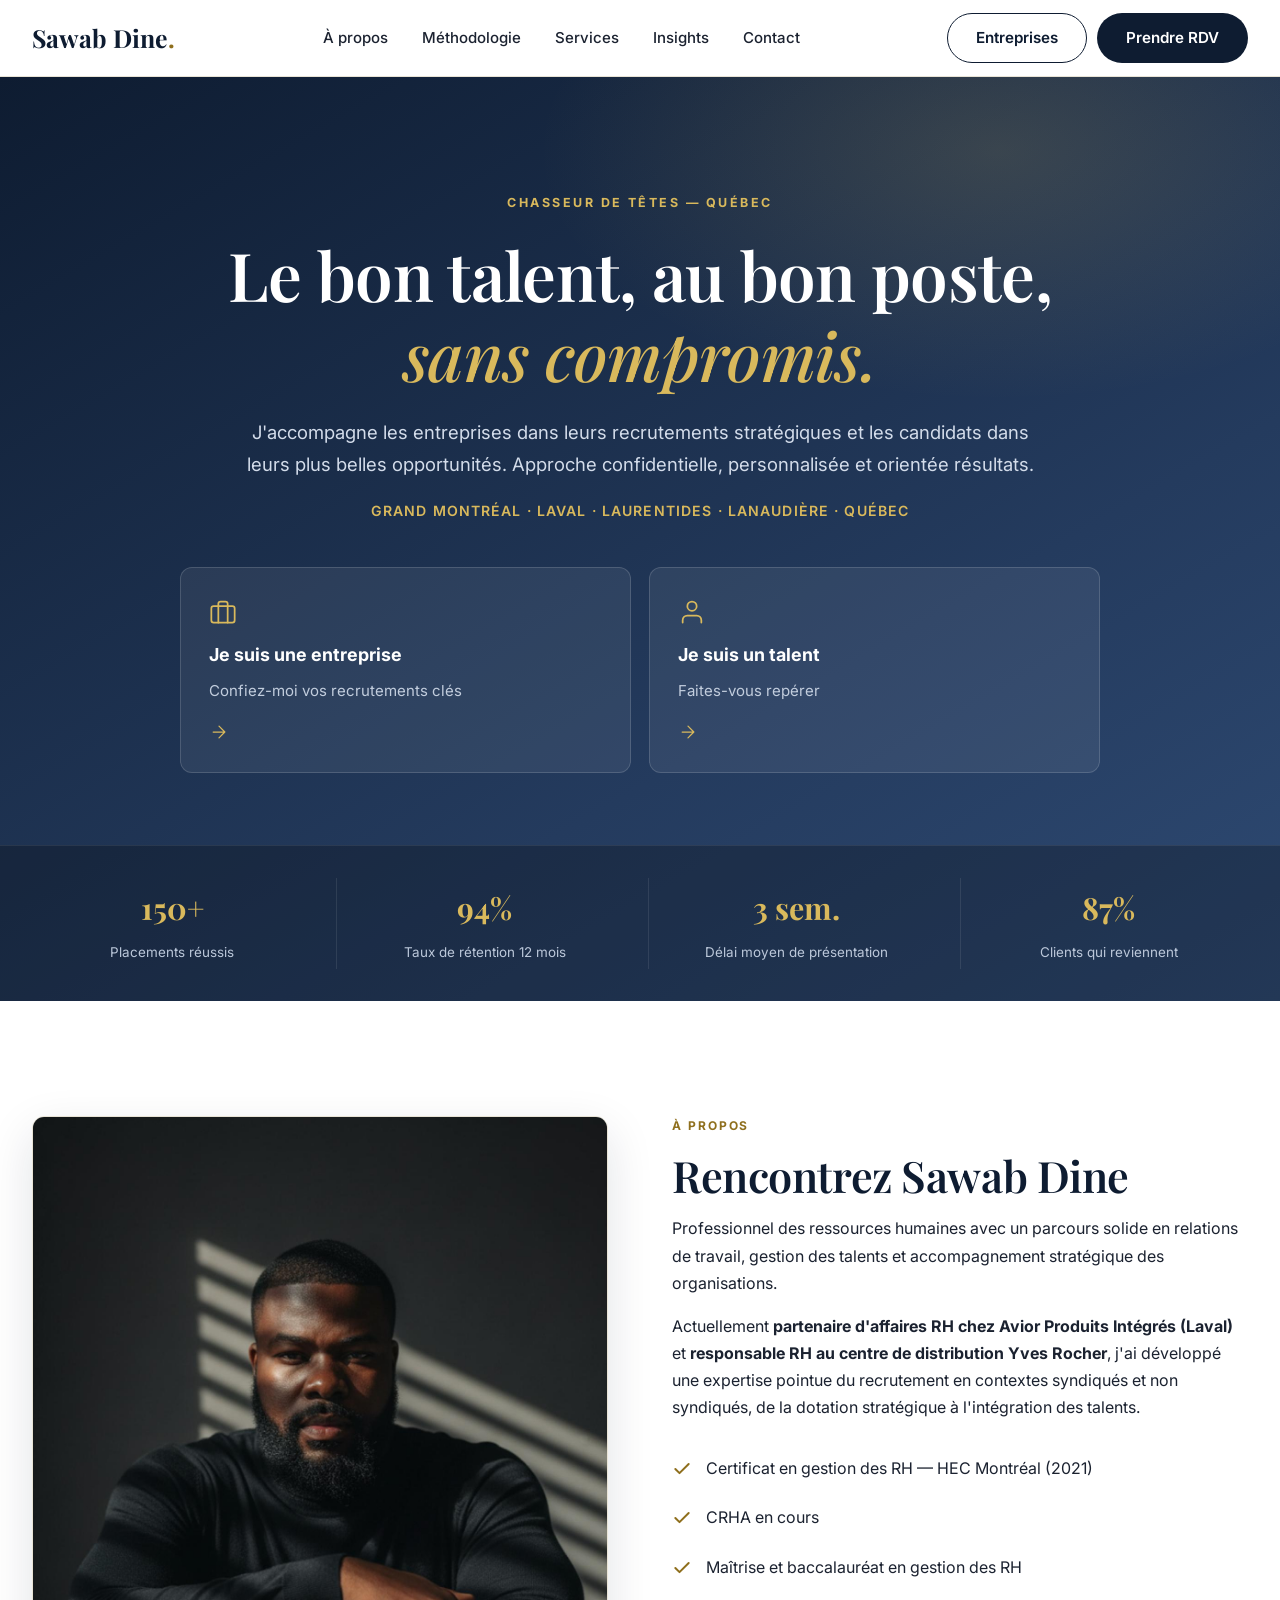
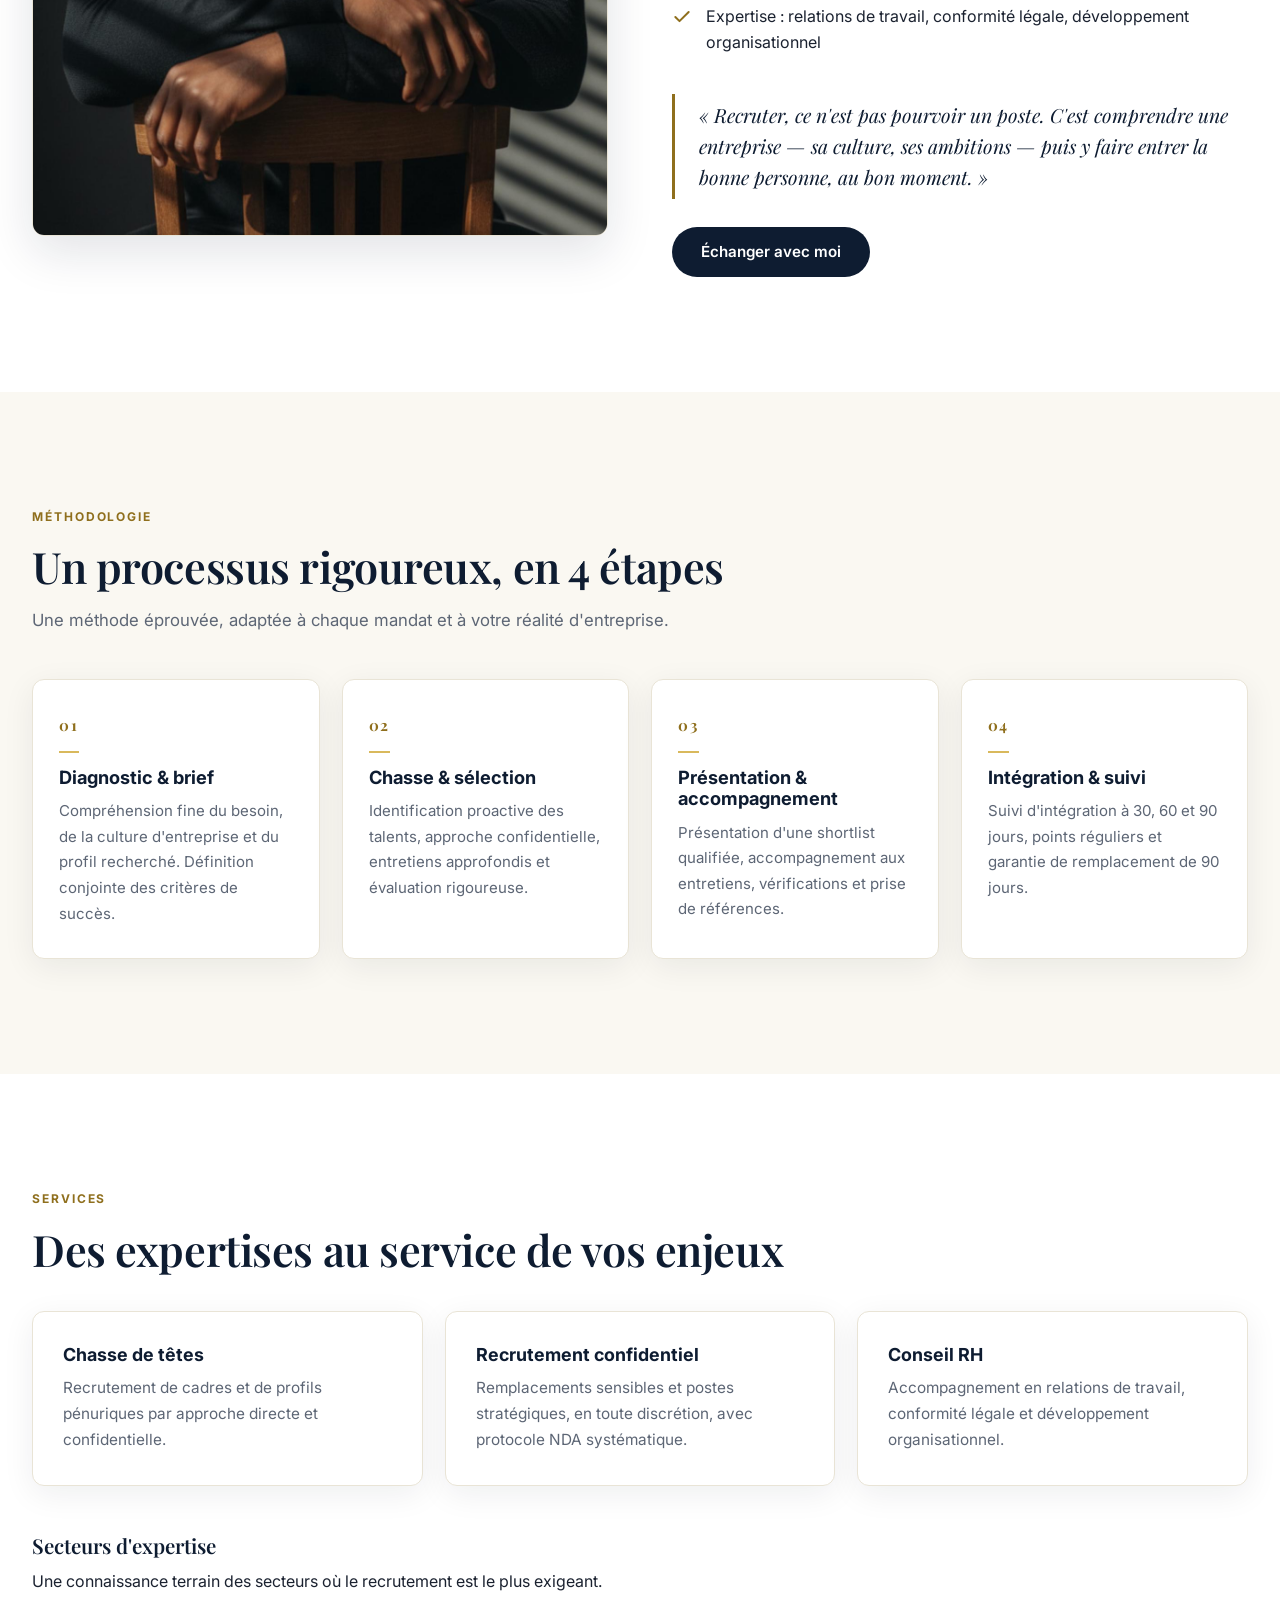
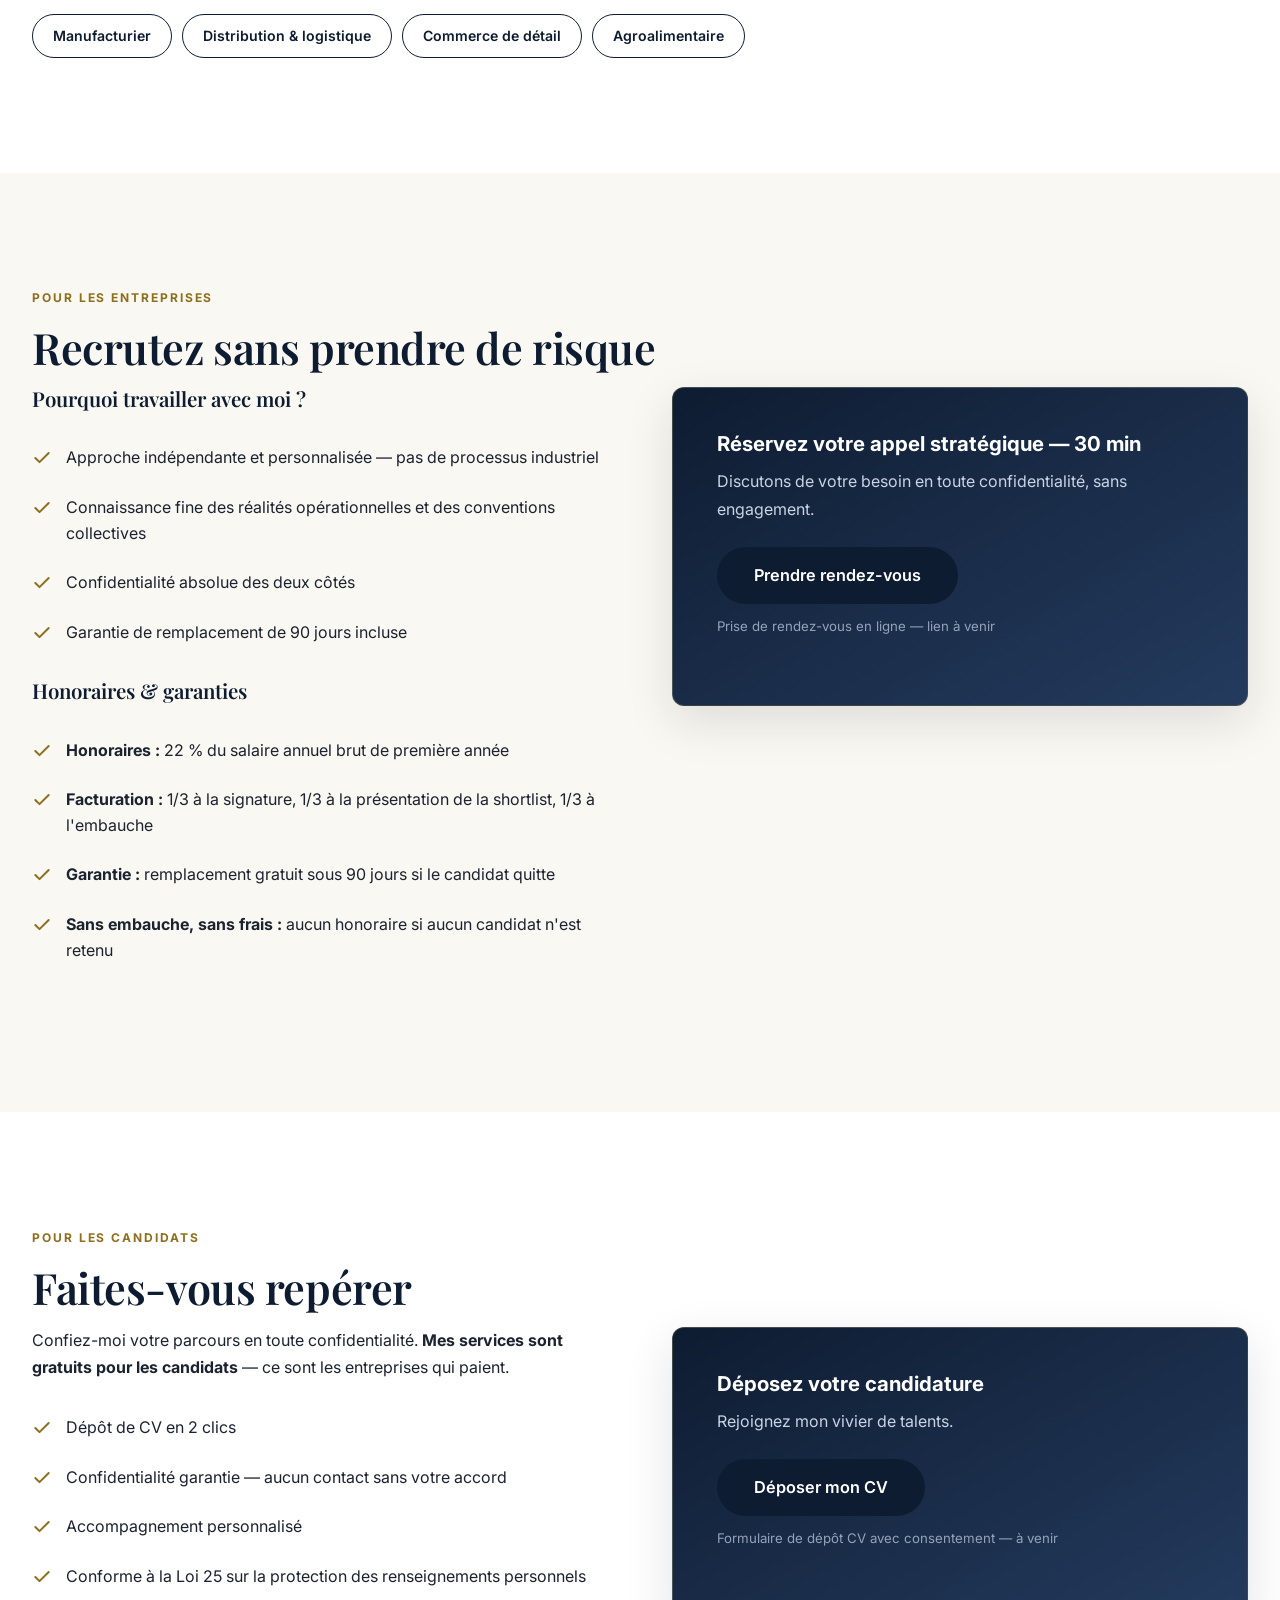
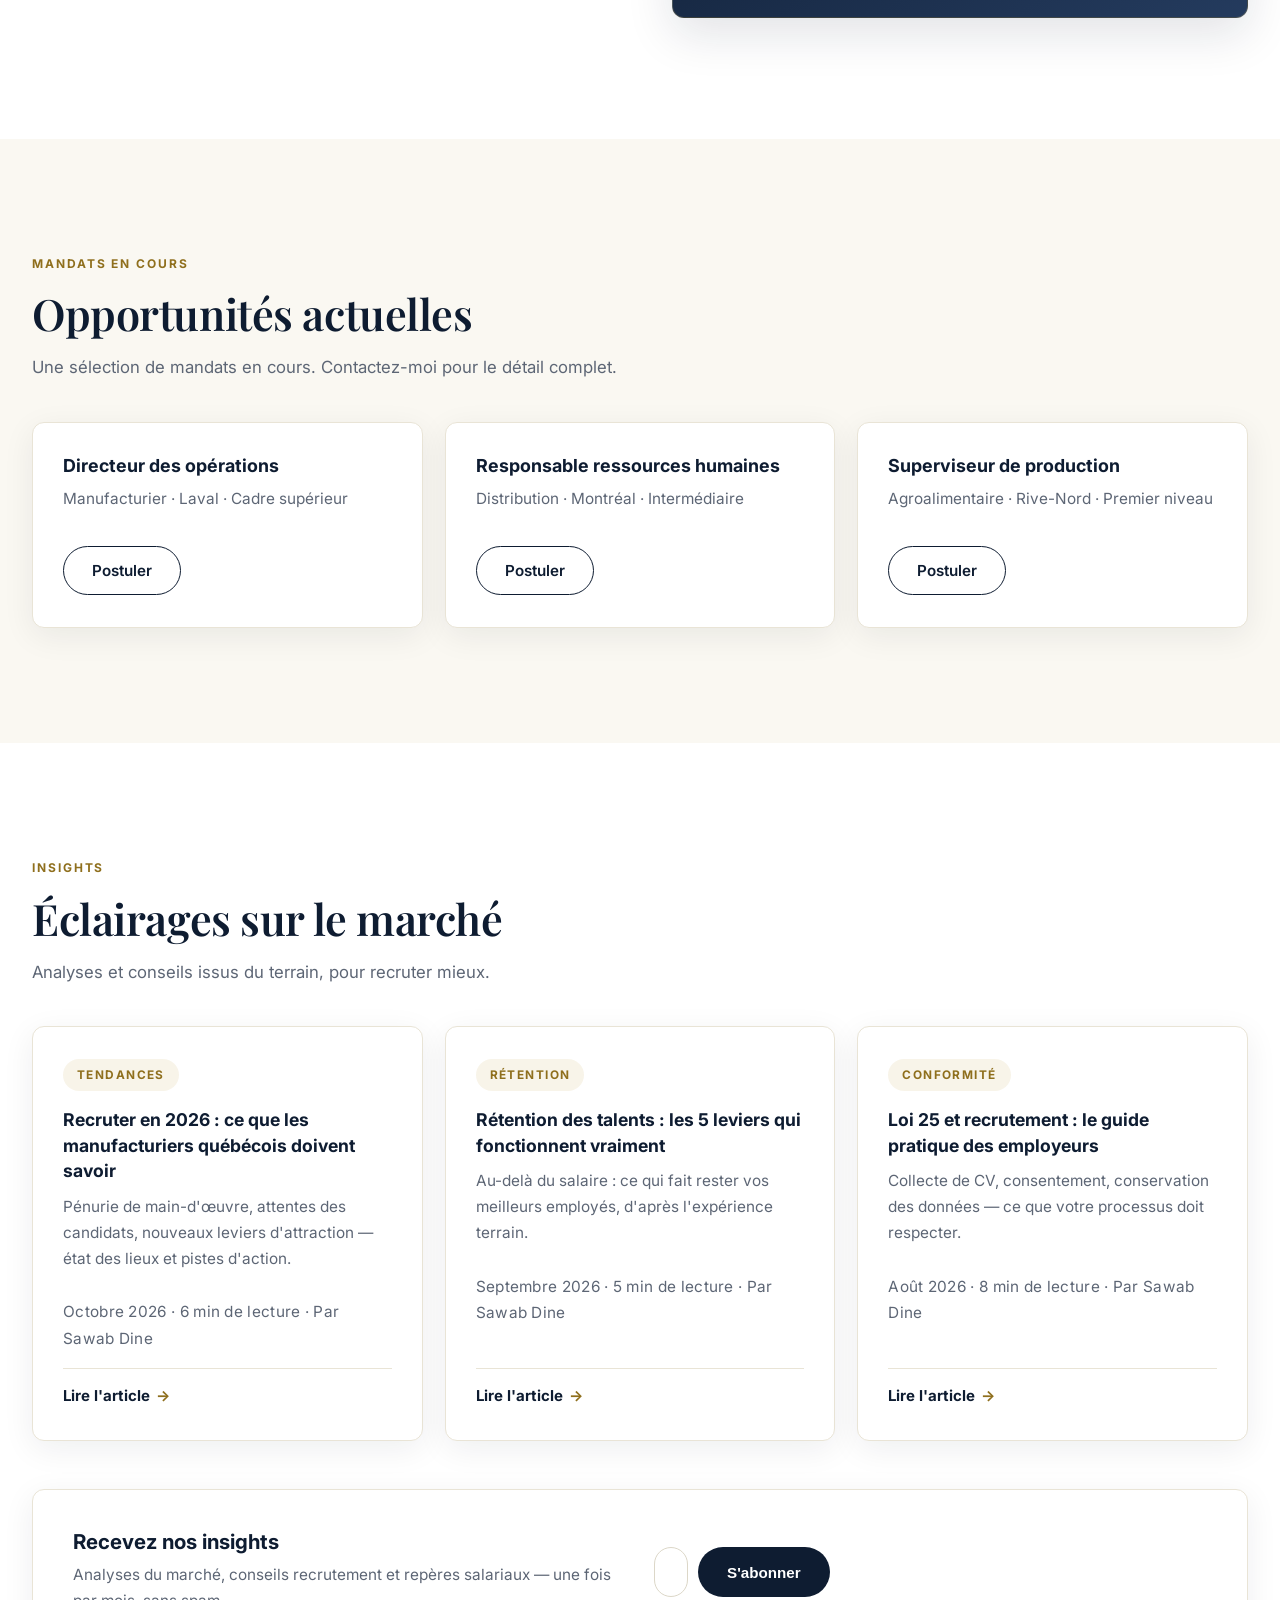
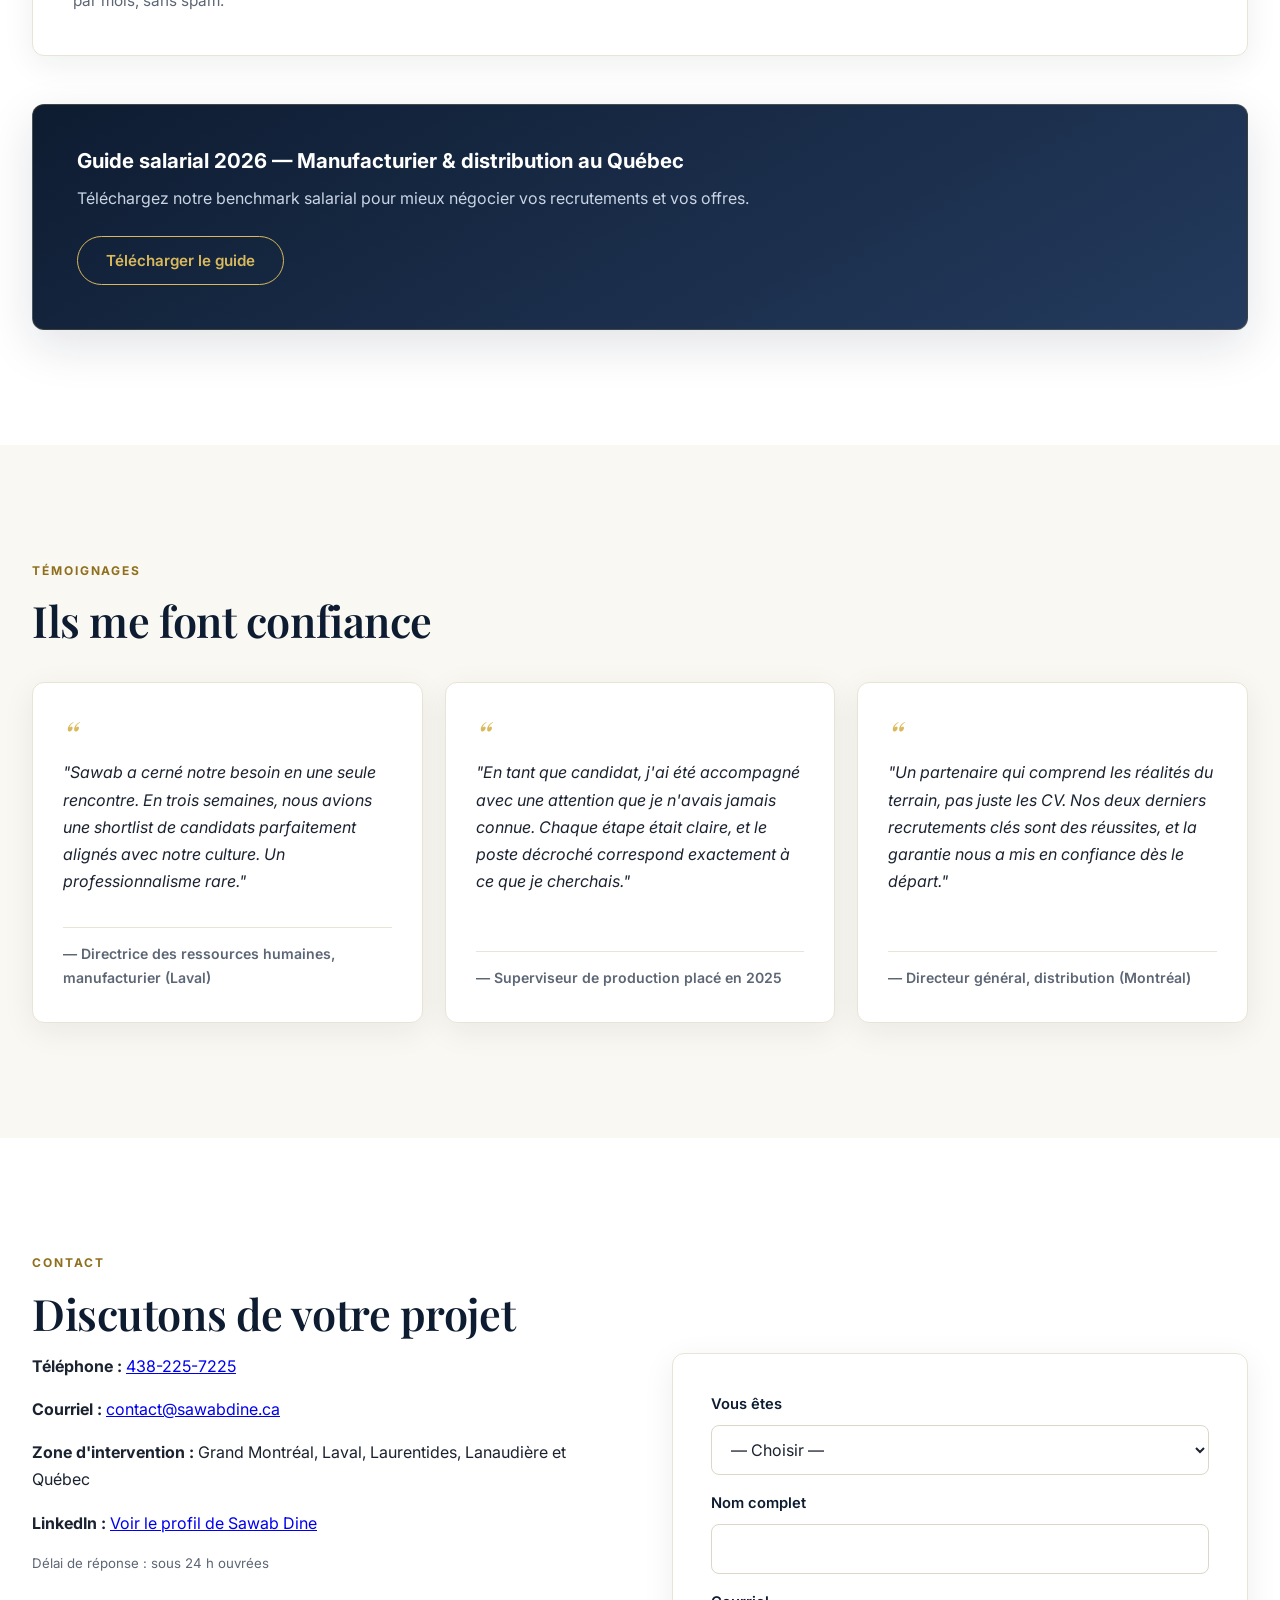
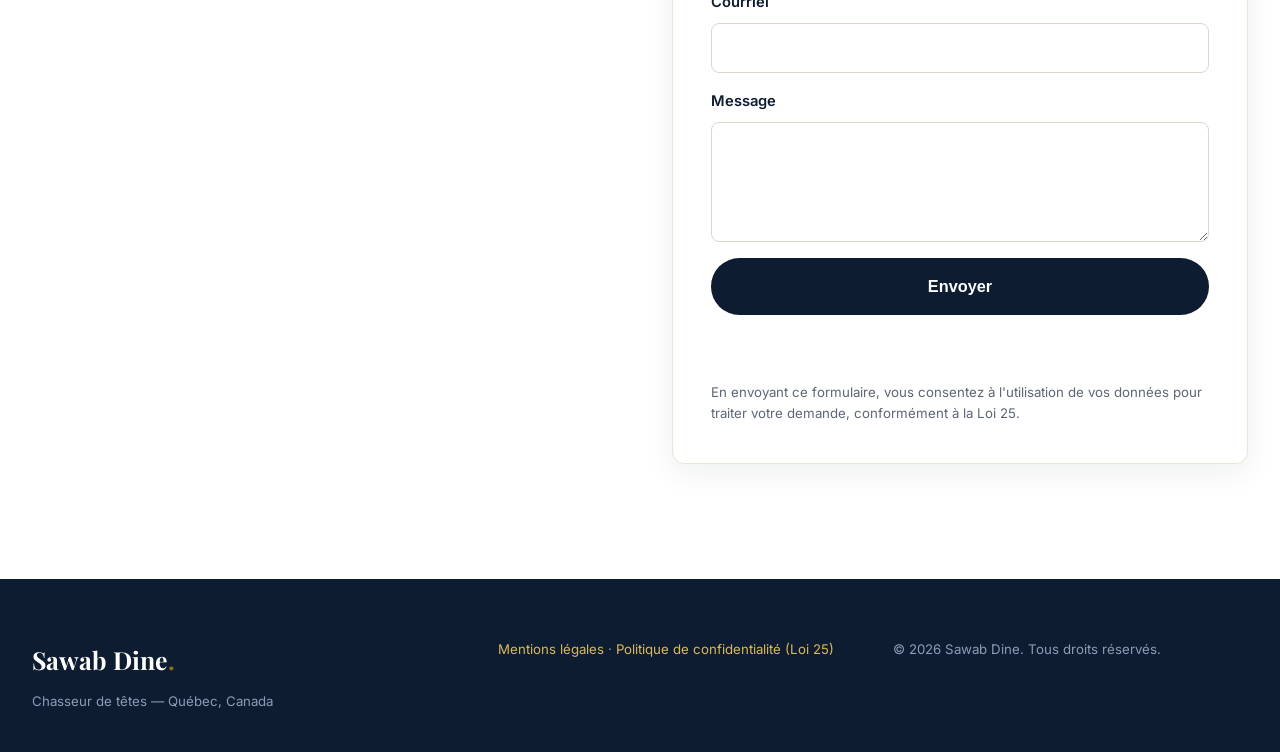
==== commit cacfd4de: "Ajout favicon SVG + tags Open Graph pour partage social" ====
--- a/index.html
+++ b/index.html
@@ -5,6 +5,13 @@
     <meta name="viewport" content="width=device-width, initial-scale=1.0">
     <title>Sawab Dine — Chasseur de têtes | Recrutement de talents au Québec</title>
     <meta name="description" content="Sawab Dine, chasseur de têtes au Québec. Recrutement de cadres et talents pour entreprises. Approche personnalisée, confidentielle et orientée résultats.">
+    <link rel="icon" type="image/svg+xml" href="favicon.svg">
+    <meta property="og:type" content="website">
+    <meta property="og:title" content="Sawab Dine — Chasseur de têtes | Recrutement de talents au Québec">
+    <meta property="og:description" content="Le bon talent, au bon poste, sans compromis. Recrutement de cadres et talents pour entreprises au Québec.">
+    <meta property="og:url" content="https://laricekl.github.io/sawab-dine-recrutement/">
+    <meta property="og:image" content="https://laricekl.github.io/sawab-dine-recrutement/IMG-20260905-WA0000.jpg">
+    <meta name="twitter:card" content="summary_large_image">
     <link rel="stylesheet" href="styles.css">
     <link rel="preconnect" href="https://fonts.googleapis.com">
     <link rel="preconnect" href="https://fonts.gstatic.com" crossorigin>
--- a/styles.css
+++ b/styles.css
@@ -62,7 +62,7 @@
 
 .section { padding: var(--space-section) 0; }
 .section-alt { background: var(--cream); }
-.section-sub { color: var(--muted); margin-bottom: 40px; font-size: 1.05rem; max-width: 640px; }
+.section-sub { color: var(--muted); margin-bottom: 40px; font-size: 1.05rem; max-width: 760px; }
 .mt { margin-top: 48px; }
 
 /* ---------- Header ---------- */
@@ -129,14 +129,14 @@
     text-transform: uppercase; letter-spacing: 0.2em; font-size: 0.78rem;
     color: var(--gold-light); font-weight: 700; margin-bottom: 22px;
 }
-.hero-sub { color: #d3dcea; font-size: clamp(1.02rem, 1.6vw, 1.16rem); max-width: 660px; margin: 22px auto 18px; line-height: 1.75; }
+.hero-sub { color: #d3dcea; font-size: clamp(1.02rem, 1.6vw, 1.16rem); max-width: 800px; margin: 22px auto 18px; line-height: 1.75; }
 .hero-zones {
     color: var(--gold-light); font-size: 0.88rem; font-weight: 600;
     letter-spacing: 0.08em; text-transform: uppercase;
     margin: 0 auto 44px;
 }
 
-.hero-dual { display: grid; grid-template-columns: 1fr 1fr; gap: 18px; max-width: 700px; margin: 0 auto clamp(48px, 6vw, 72px); }
+.hero-dual { display: grid; grid-template-columns: 1fr 1fr; gap: 18px; max-width: 920px; margin: 0 auto clamp(48px, 6vw, 72px); }
 .dual-card {
     background: rgba(255,255,255,0.07);
     border: 1px solid rgba(255,255,255,0.15);
